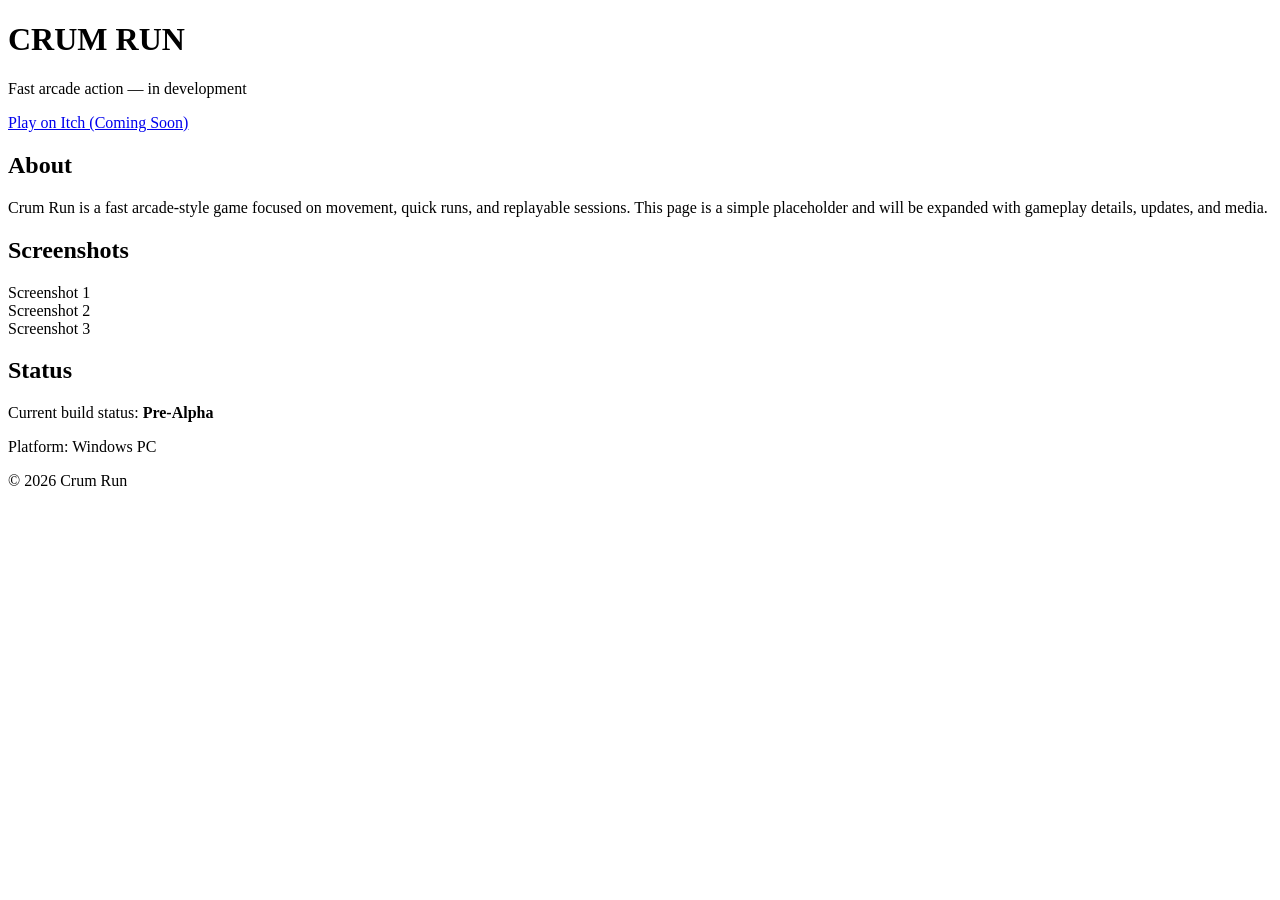
==== index.html @ a7488403 "Create index.html" ====
<!DOCTYPE html>
<html lang="en">
<head>

<meta charset="UTF-8">
<meta name="viewport" content="width=device-width, initial-scale=1.0">

<title>Crum Run</title>

<link rel="stylesheet" href="styles.css">

</head>


<body>

<header class="header">

<div class="container">

<h1 class="title">CRUM RUN</h1>

<p class="subtitle">Fast arcade action — in development</p>

<a class="button" href="#">Play on Itch (Coming Soon)</a>

</div>

</header>



<section class="section">

<div class="container">

<h2>About</h2>

<p>
Crum Run is a fast arcade-style game focused on movement, quick runs,
and replayable sessions. This page is a simple placeholder and will
be expanded with gameplay details, updates, and media.
</p>

</div>

</section>



<section class="section alt">

<div class="container">

<h2>Screenshots</h2>

<div class="screens">

<div class="shot">Screenshot 1</div>
<div class="shot">Screenshot 2</div>
<div class="shot">Screenshot 3</div>

</div>

</div>

</section>



<section class="section">

<div class="container">

<h2>Status</h2>

<p>
Current build status: <strong>Pre-Alpha</strong>
</p>

<p>
Platform: Windows PC
</p>

</div>

</section>



<footer class="footer">

<p>© 2026 Crum Run</p>

</footer>


</body>
</html>
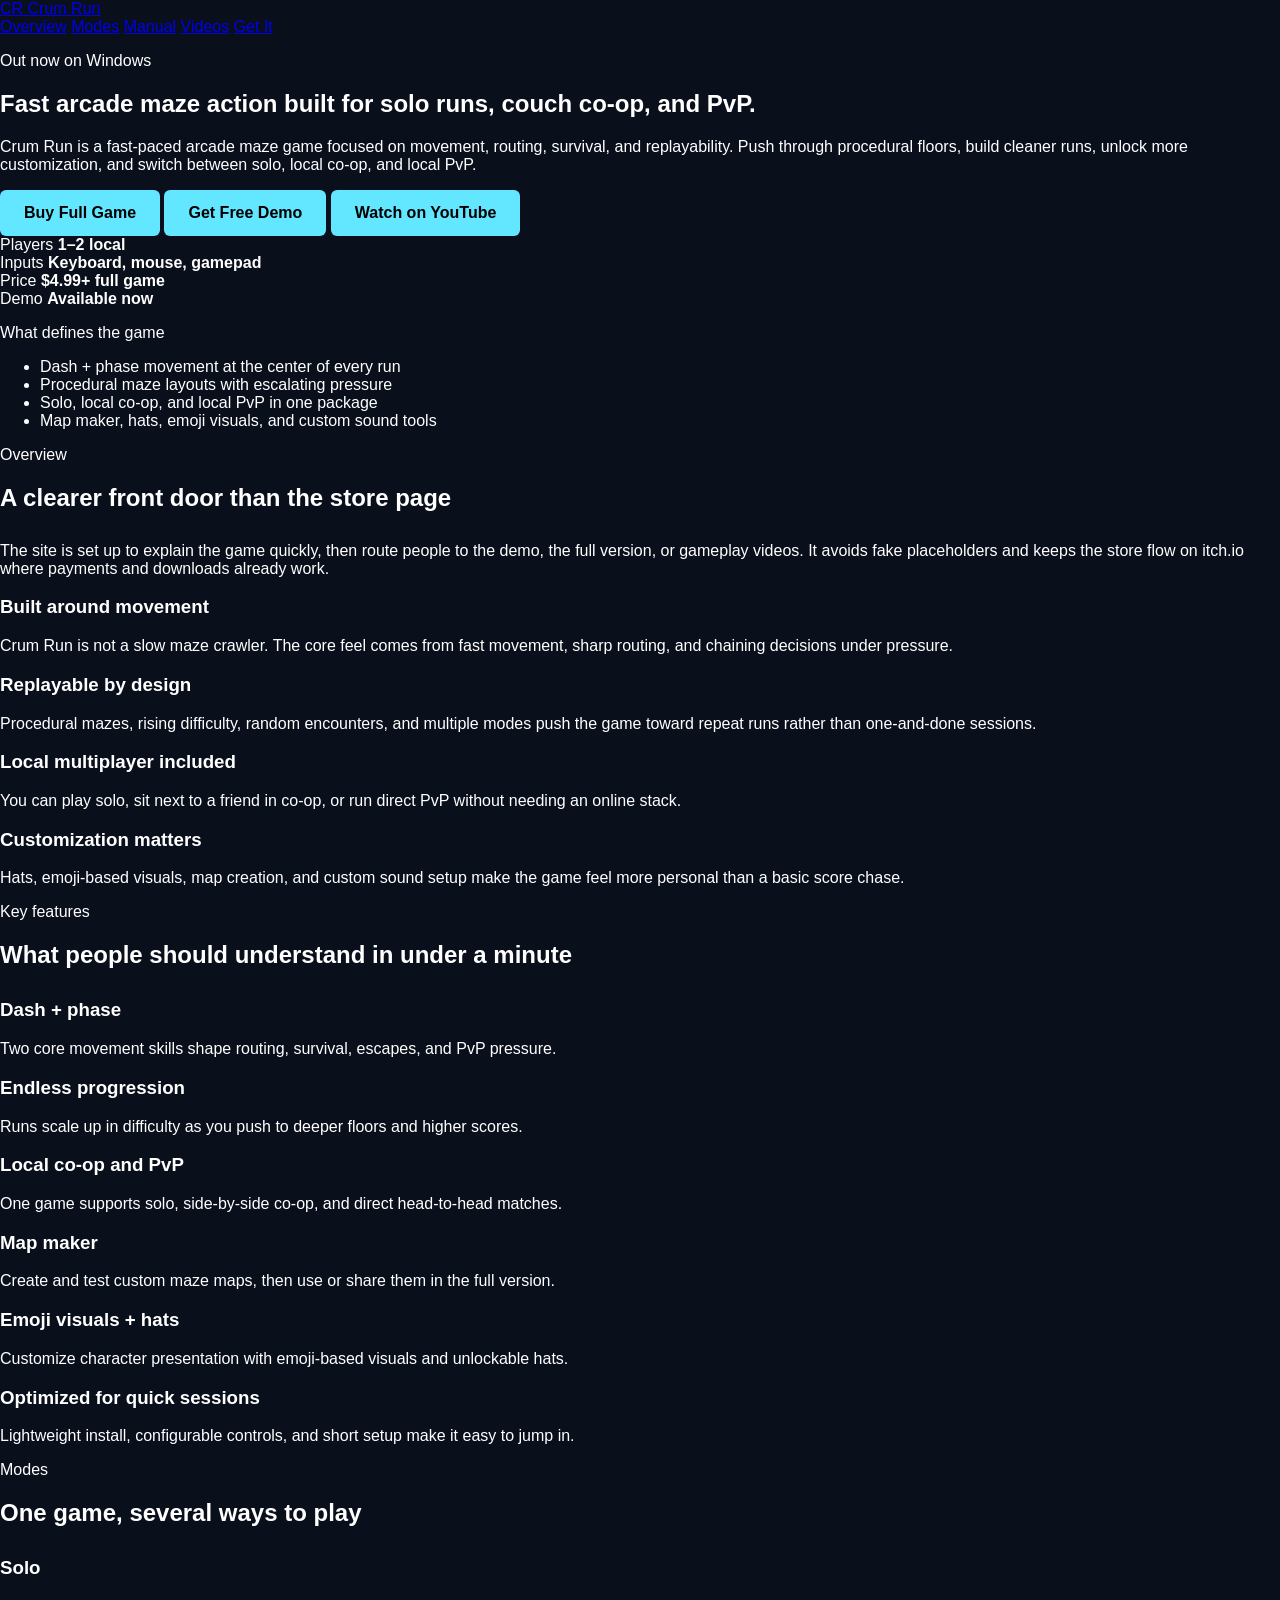
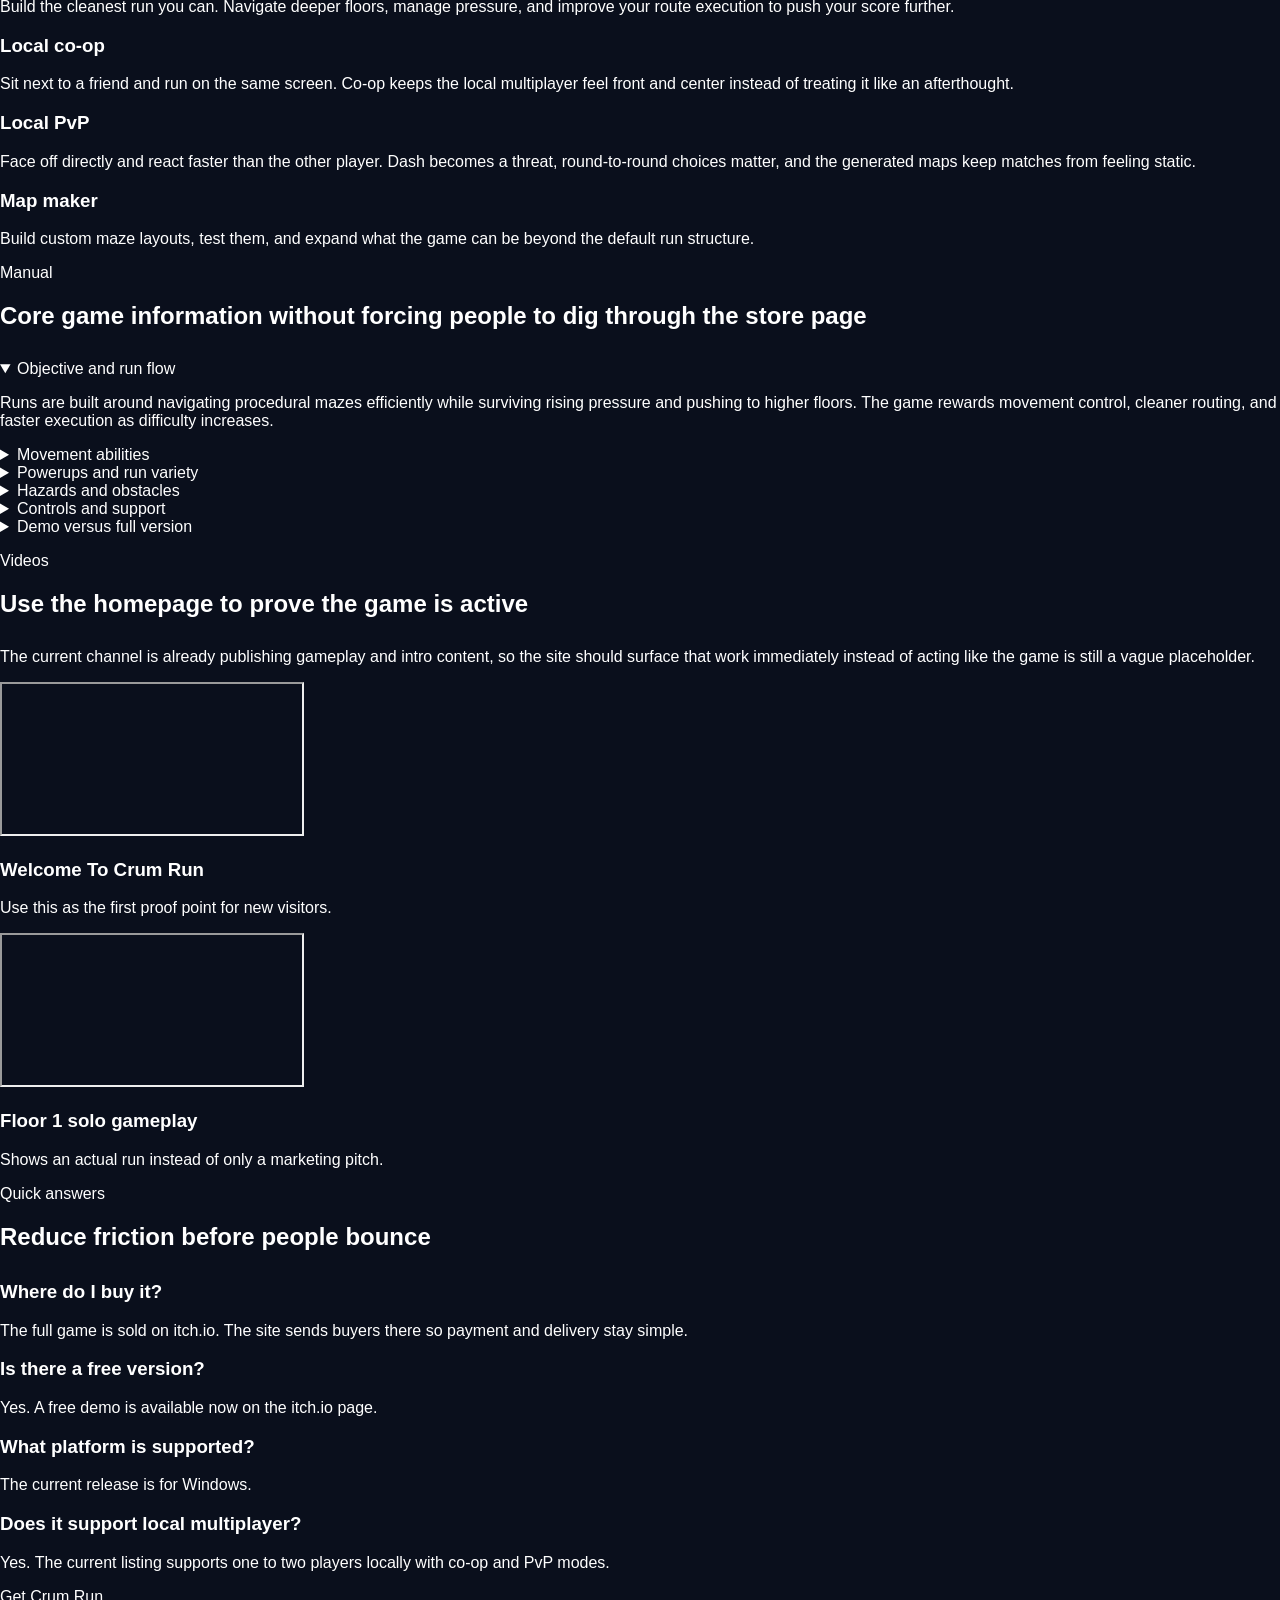
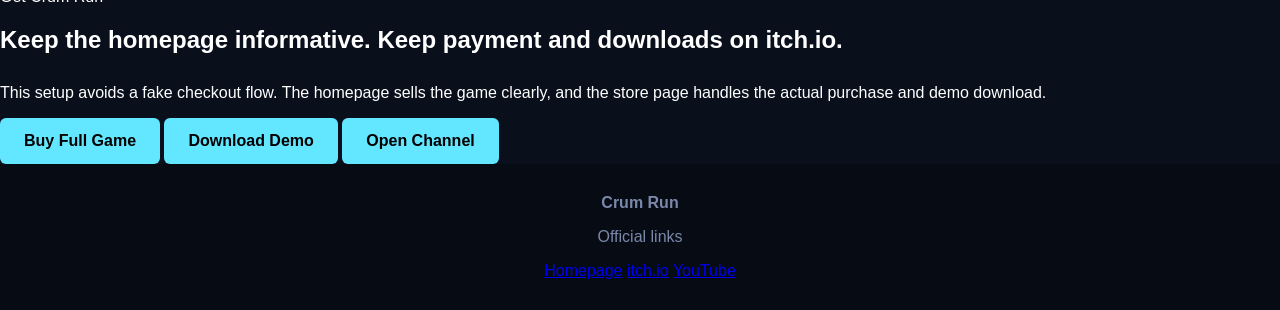
==== commit ae97688d: "Update index.html" ====
--- a/index.html
+++ b/index.html
@@ -1,99 +1,364 @@
 <!DOCTYPE html>
 <html lang="en">
 <head>
-
-<meta charset="UTF-8">
-<meta name="viewport" content="width=device-width, initial-scale=1.0">
-
-<title>Crum Run</title>
-
-<link rel="stylesheet" href="styles.css">
-
+  <meta charset="UTF-8" />
+  <meta name="viewport" content="width=device-width, initial-scale=1.0" />
+  <meta name="description" content="Crum Run is a fast-paced arcade maze game for Windows with solo runs, local co-op, PvP, deep customization, and a free demo on itch.io." />
+  <title>Crum Run — Official Site</title>
+  <link rel="preconnect" href="https://fonts.googleapis.com">
+  <link rel="preconnect" href="https://fonts.gstatic.com" crossorigin>
+  <link href="https://fonts.googleapis.com/css2?family=Inter:wght@400;500;600;700;800&display=swap" rel="stylesheet">
+  <link rel="stylesheet" href="styles.css" />
 </head>
-
-
 <body>
-
-<header class="header">
-
-<div class="container">
-
-<h1 class="title">CRUM RUN</h1>
-
-<p class="subtitle">Fast arcade action — in development</p>
-
-<a class="button" href="#">Play on Itch (Coming Soon)</a>
-
-</div>
-
-</header>
-
-
-
-<section class="section">
-
-<div class="container">
-
-<h2>About</h2>
-
-<p>
-Crum Run is a fast arcade-style game focused on movement, quick runs,
-and replayable sessions. This page is a simple placeholder and will
-be expanded with gameplay details, updates, and media.
-</p>
-
-</div>
-
-</section>
-
-
-
-<section class="section alt">
-
-<div class="container">
-
-<h2>Screenshots</h2>
-
-<div class="screens">
-
-<div class="shot">Screenshot 1</div>
-<div class="shot">Screenshot 2</div>
-<div class="shot">Screenshot 3</div>
-
-</div>
-
-</div>
-
-</section>
-
-
-
-<section class="section">
-
-<div class="container">
-
-<h2>Status</h2>
-
-<p>
-Current build status: <strong>Pre-Alpha</strong>
-</p>
-
-<p>
-Platform: Windows PC
-</p>
-
-</div>
-
-</section>
-
-
-
-<footer class="footer">
-
-<p>© 2026 Crum Run</p>
-
-</footer>
-
-
+  <div class="site-shell">
+    <header class="topbar">
+      <a class="brand" href="#top" aria-label="Crum Run home">
+        <span class="brand-mark">CR</span>
+        <span class="brand-text">Crum Run</span>
+      </a>
+
+      <nav class="nav" aria-label="Primary">
+        <a href="#overview">Overview</a>
+        <a href="#modes">Modes</a>
+        <a href="#manual">Manual</a>
+        <a href="#videos">Videos</a>
+        <a href="#buy">Get It</a>
+      </nav>
+    </header>
+
+    <main id="top">
+      <section class="hero panel">
+        <div class="hero-copy">
+          <p class="eyebrow">Out now on Windows</p>
+          <h1>Fast arcade maze action built for solo runs, couch co-op, and PvP.</h1>
+          <p class="hero-text">
+            Crum Run is a fast-paced arcade maze game focused on movement, routing,
+            survival, and replayability. Push through procedural floors, build cleaner runs,
+            unlock more customization, and switch between solo, local co-op, and local PvP.
+          </p>
+
+          <div class="hero-actions">
+            <a class="button button-primary" href="https://koolclub.itch.io/crum-run" target="_blank" rel="noreferrer">Buy Full Game</a>
+            <a class="button button-secondary" href="https://koolclub.itch.io/crum-run" target="_blank" rel="noreferrer">Get Free Demo</a>
+            <a class="button button-ghost" href="https://www.youtube.com/@Crum_Run" target="_blank" rel="noreferrer">Watch on YouTube</a>
+          </div>
+
+          <div class="hero-meta" role="list" aria-label="Game details">
+            <div class="meta-item" role="listitem">
+              <span class="meta-label">Players</span>
+              <strong>1–2 local</strong>
+            </div>
+            <div class="meta-item" role="listitem">
+              <span class="meta-label">Inputs</span>
+              <strong>Keyboard, mouse, gamepad</strong>
+            </div>
+            <div class="meta-item" role="listitem">
+              <span class="meta-label">Price</span>
+              <strong>$4.99+ full game</strong>
+            </div>
+            <div class="meta-item" role="listitem">
+              <span class="meta-label">Demo</span>
+              <strong>Available now</strong>
+            </div>
+          </div>
+        </div>
+
+        <div class="hero-card">
+          <div class="hero-card-inner">
+            <p class="card-kicker">What defines the game</p>
+            <ul class="feature-list">
+              <li>Dash + phase movement at the center of every run</li>
+              <li>Procedural maze layouts with escalating pressure</li>
+              <li>Solo, local co-op, and local PvP in one package</li>
+              <li>Map maker, hats, emoji visuals, and custom sound tools</li>
+            </ul>
+          </div>
+        </div>
+      </section>
+
+      <section id="overview" class="panel section-grid">
+        <div class="section-heading">
+          <p class="eyebrow">Overview</p>
+          <h2>A clearer front door than the store page</h2>
+          <p>
+            The site is set up to explain the game quickly, then route people to the demo,
+            the full version, or gameplay videos. It avoids fake placeholders and keeps the
+            store flow on itch.io where payments and downloads already work.
+          </p>
+        </div>
+
+        <div class="cards two-up">
+          <article class="card">
+            <h3>Built around movement</h3>
+            <p>
+              Crum Run is not a slow maze crawler. The core feel comes from fast movement,
+              sharp routing, and chaining decisions under pressure.
+            </p>
+          </article>
+          <article class="card">
+            <h3>Replayable by design</h3>
+            <p>
+              Procedural mazes, rising difficulty, random encounters, and multiple modes push
+              the game toward repeat runs rather than one-and-done sessions.
+            </p>
+          </article>
+          <article class="card">
+            <h3>Local multiplayer included</h3>
+            <p>
+              You can play solo, sit next to a friend in co-op, or run direct PvP without
+              needing an online stack.
+            </p>
+          </article>
+          <article class="card">
+            <h3>Customization matters</h3>
+            <p>
+              Hats, emoji-based visuals, map creation, and custom sound setup make the game
+              feel more personal than a basic score chase.
+            </p>
+          </article>
+        </div>
+      </section>
+
+      <section class="panel">
+        <div class="section-heading narrow">
+          <p class="eyebrow">Key features</p>
+          <h2>What people should understand in under a minute</h2>
+        </div>
+
+        <div class="cards three-up">
+          <article class="card icon-card">
+            <h3>Dash + phase</h3>
+            <p>Two core movement skills shape routing, survival, escapes, and PvP pressure.</p>
+          </article>
+          <article class="card icon-card">
+            <h3>Endless progression</h3>
+            <p>Runs scale up in difficulty as you push to deeper floors and higher scores.</p>
+          </article>
+          <article class="card icon-card">
+            <h3>Local co-op and PvP</h3>
+            <p>One game supports solo, side-by-side co-op, and direct head-to-head matches.</p>
+          </article>
+          <article class="card icon-card">
+            <h3>Map maker</h3>
+            <p>Create and test custom maze maps, then use or share them in the full version.</p>
+          </article>
+          <article class="card icon-card">
+            <h3>Emoji visuals + hats</h3>
+            <p>Customize character presentation with emoji-based visuals and unlockable hats.</p>
+          </article>
+          <article class="card icon-card">
+            <h3>Optimized for quick sessions</h3>
+            <p>Lightweight install, configurable controls, and short setup make it easy to jump in.</p>
+          </article>
+        </div>
+      </section>
+
+      <section id="modes" class="panel">
+        <div class="section-heading narrow">
+          <p class="eyebrow">Modes</p>
+          <h2>One game, several ways to play</h2>
+        </div>
+
+        <div class="cards two-up">
+          <article class="card mode-card">
+            <h3>Solo</h3>
+            <p>
+              Build the cleanest run you can. Navigate deeper floors, manage pressure, and improve
+              your route execution to push your score further.
+            </p>
+          </article>
+          <article class="card mode-card">
+            <h3>Local co-op</h3>
+            <p>
+              Sit next to a friend and run on the same screen. Co-op keeps the local multiplayer
+              feel front and center instead of treating it like an afterthought.
+            </p>
+          </article>
+          <article class="card mode-card">
+            <h3>Local PvP</h3>
+            <p>
+              Face off directly and react faster than the other player. Dash becomes a threat,
+              round-to-round choices matter, and the generated maps keep matches from feeling static.
+            </p>
+          </article>
+          <article class="card mode-card">
+            <h3>Map maker</h3>
+            <p>
+              Build custom maze layouts, test them, and expand what the game can be beyond the
+              default run structure.
+            </p>
+          </article>
+        </div>
+      </section>
+
+      <section id="manual" class="panel manual-panel">
+        <div class="section-heading narrow">
+          <p class="eyebrow">Manual</p>
+          <h2>Core game information without forcing people to dig through the store page</h2>
+        </div>
+
+        <div class="manual-layout">
+          <details class="manual-item" open>
+            <summary>Objective and run flow</summary>
+            <div>
+              <p>
+                Runs are built around navigating procedural mazes efficiently while surviving rising
+                pressure and pushing to higher floors. The game rewards movement control, cleaner
+                routing, and faster execution as difficulty increases.
+              </p>
+            </div>
+          </details>
+
+          <details class="manual-item">
+            <summary>Movement abilities</summary>
+            <div>
+              <p>
+                Dash and phase are the two defining skills. Dash boosts speed and launches the player
+                forward. Phase lets you push through walls. Used well, they create faster lines,
+                safer escapes, and stronger offensive pressure in PvP.
+              </p>
+            </div>
+          </details>
+
+          <details class="manual-item">
+            <summary>Powerups and run variety</summary>
+            <div>
+              <p>
+                Powerups add more than passive bonuses. Runs can include effects and weapons such as
+                fire trail, mega shield, rapid blaster, snake cannon, and shotgun, which shifts how
+                floors feel from run to run.
+              </p>
+            </div>
+          </details>
+
+          <details class="manual-item">
+            <summary>Hazards and obstacles</summary>
+            <div>
+              <p>
+                Floors can include goo, hot coals, lava, moving walls, fog of war, and boss encounters.
+                These elements force route changes instead of letting every floor play the same.
+              </p>
+            </div>
+          </details>
+
+          <details class="manual-item">
+            <summary>Controls and support</summary>
+            <div>
+              <p>
+                The current release supports full key remapping, USB gamepads, adjustable display
+                settings, keyboard and mouse input, and local multiplayer for one to two players.
+              </p>
+            </div>
+          </details>
+
+          <details class="manual-item">
+            <summary>Demo versus full version</summary>
+            <div>
+              <p>
+                The free demo includes the core gameplay, but progression ends at floor 11 and some
+                customization features stay locked. The full version removes those limits and unlocks
+                saving, loading, and sharing for custom maps, sound settings, and emoji sets.
+              </p>
+            </div>
+          </details>
+        </div>
+      </section>
+
+      <section id="videos" class="panel">
+        <div class="section-heading narrow">
+          <p class="eyebrow">Videos</p>
+          <h2>Use the homepage to prove the game is active</h2>
+          <p>
+            The current channel is already publishing gameplay and intro content, so the site should
+            surface that work immediately instead of acting like the game is still a vague placeholder.
+          </p>
+        </div>
+
+        <div class="video-grid">
+          <article class="video-card">
+            <div class="video-wrap">
+              <iframe
+                src="https://www.youtube-nocookie.com/embed/bdbl07Prevo?rel=0"
+                title="Welcome To Crum Run"
+                loading="lazy"
+                allow="accelerometer; autoplay; clipboard-write; encrypted-media; gyroscope; picture-in-picture; web-share"
+                allowfullscreen></iframe>
+            </div>
+            <h3>Welcome To Crum Run</h3>
+            <p>Use this as the first proof point for new visitors.</p>
+          </article>
+
+          <article class="video-card">
+            <div class="video-wrap">
+              <iframe
+                src="https://www.youtube-nocookie.com/embed/wjpb4yXBS38?rel=0"
+                title="Floor 1 solo gameplay"
+                loading="lazy"
+                allow="accelerometer; autoplay; clipboard-write; encrypted-media; gyroscope; picture-in-picture; web-share"
+                allowfullscreen></iframe>
+            </div>
+            <h3>Floor 1 solo gameplay</h3>
+            <p>Shows an actual run instead of only a marketing pitch.</p>
+          </article>
+        </div>
+      </section>
+
+      <section class="panel faq-panel">
+        <div class="section-heading narrow">
+          <p class="eyebrow">Quick answers</p>
+          <h2>Reduce friction before people bounce</h2>
+        </div>
+
+        <div class="faq-grid">
+          <article class="card">
+            <h3>Where do I buy it?</h3>
+            <p>The full game is sold on itch.io. The site sends buyers there so payment and delivery stay simple.</p>
+          </article>
+          <article class="card">
+            <h3>Is there a free version?</h3>
+            <p>Yes. A free demo is available now on the itch.io page.</p>
+          </article>
+          <article class="card">
+            <h3>What platform is supported?</h3>
+            <p>The current release is for Windows.</p>
+          </article>
+          <article class="card">
+            <h3>Does it support local multiplayer?</h3>
+            <p>Yes. The current listing supports one to two players locally with co-op and PvP modes.</p>
+          </article>
+        </div>
+      </section>
+
+      <section id="buy" class="panel cta-panel">
+        <div>
+          <p class="eyebrow">Get Crum Run</p>
+          <h2>Keep the homepage informative. Keep payment and downloads on itch.io.</h2>
+          <p>
+            This setup avoids a fake checkout flow. The homepage sells the game clearly, and the store
+            page handles the actual purchase and demo download.
+          </p>
+        </div>
+
+        <div class="cta-actions">
+          <a class="button button-primary" href="https://koolclub.itch.io/crum-run" target="_blank" rel="noreferrer">Buy Full Game</a>
+          <a class="button button-secondary" href="https://koolclub.itch.io/crum-run" target="_blank" rel="noreferrer">Download Demo</a>
+          <a class="button button-ghost" href="https://www.youtube.com/@Crum_Run" target="_blank" rel="noreferrer">Open Channel</a>
+        </div>
+      </section>
+    </main>
+
+    <footer class="footer">
+      <div>
+        <strong>Crum Run</strong>
+        <p>Official links</p>
+      </div>
+      <div class="footer-links">
+        <a href="https://koolclub.github.io/crum-run-site/#" target="_blank" rel="noreferrer">Homepage</a>
+        <a href="https://koolclub.itch.io/crum-run" target="_blank" rel="noreferrer">itch.io</a>
+        <a href="https://www.youtube.com/@Crum_Run" target="_blank" rel="noreferrer">YouTube</a>
+      </div>
+    </footer>
+  </div>
 </body>
 </html>
--- a/styles.css
+++ b/styles.css
@@ -0,0 +1,89 @@
+body
+{
+margin:0;
+font-family:Arial, Helvetica, sans-serif;
+background:#0a0f1c;
+color:white;
+}
+
+.container
+{
+width:90%;
+max-width:900px;
+margin:auto;
+text-align:center;
+}
+
+.header
+{
+padding:80px 20px;
+background:#11182b;
+}
+
+.title
+{
+font-size:60px;
+margin-bottom:10px;
+letter-spacing:3px;
+}
+
+.subtitle
+{
+color:#9fb3ff;
+margin-bottom:30px;
+}
+
+.button
+{
+display:inline-block;
+padding:14px 24px;
+background:#63e6ff;
+color:#000;
+font-weight:bold;
+text-decoration:none;
+border-radius:6px;
+}
+
+.section
+{
+padding:60px 20px;
+}
+
+.section.alt
+{
+background:#0f1629;
+}
+
+h2
+{
+margin-bottom:30px;
+}
+
+.screens
+{
+display:flex;
+gap:20px;
+justify-content:center;
+flex-wrap:wrap;
+}
+
+.shot
+{
+width:250px;
+height:150px;
+background:#1b2440;
+display:flex;
+align-items:center;
+justify-content:center;
+border-radius:6px;
+color:#7aa2ff;
+font-weight:bold;
+}
+
+.footer
+{
+padding:30px;
+text-align:center;
+background:#070b14;
+color:#7a88aa;
+}
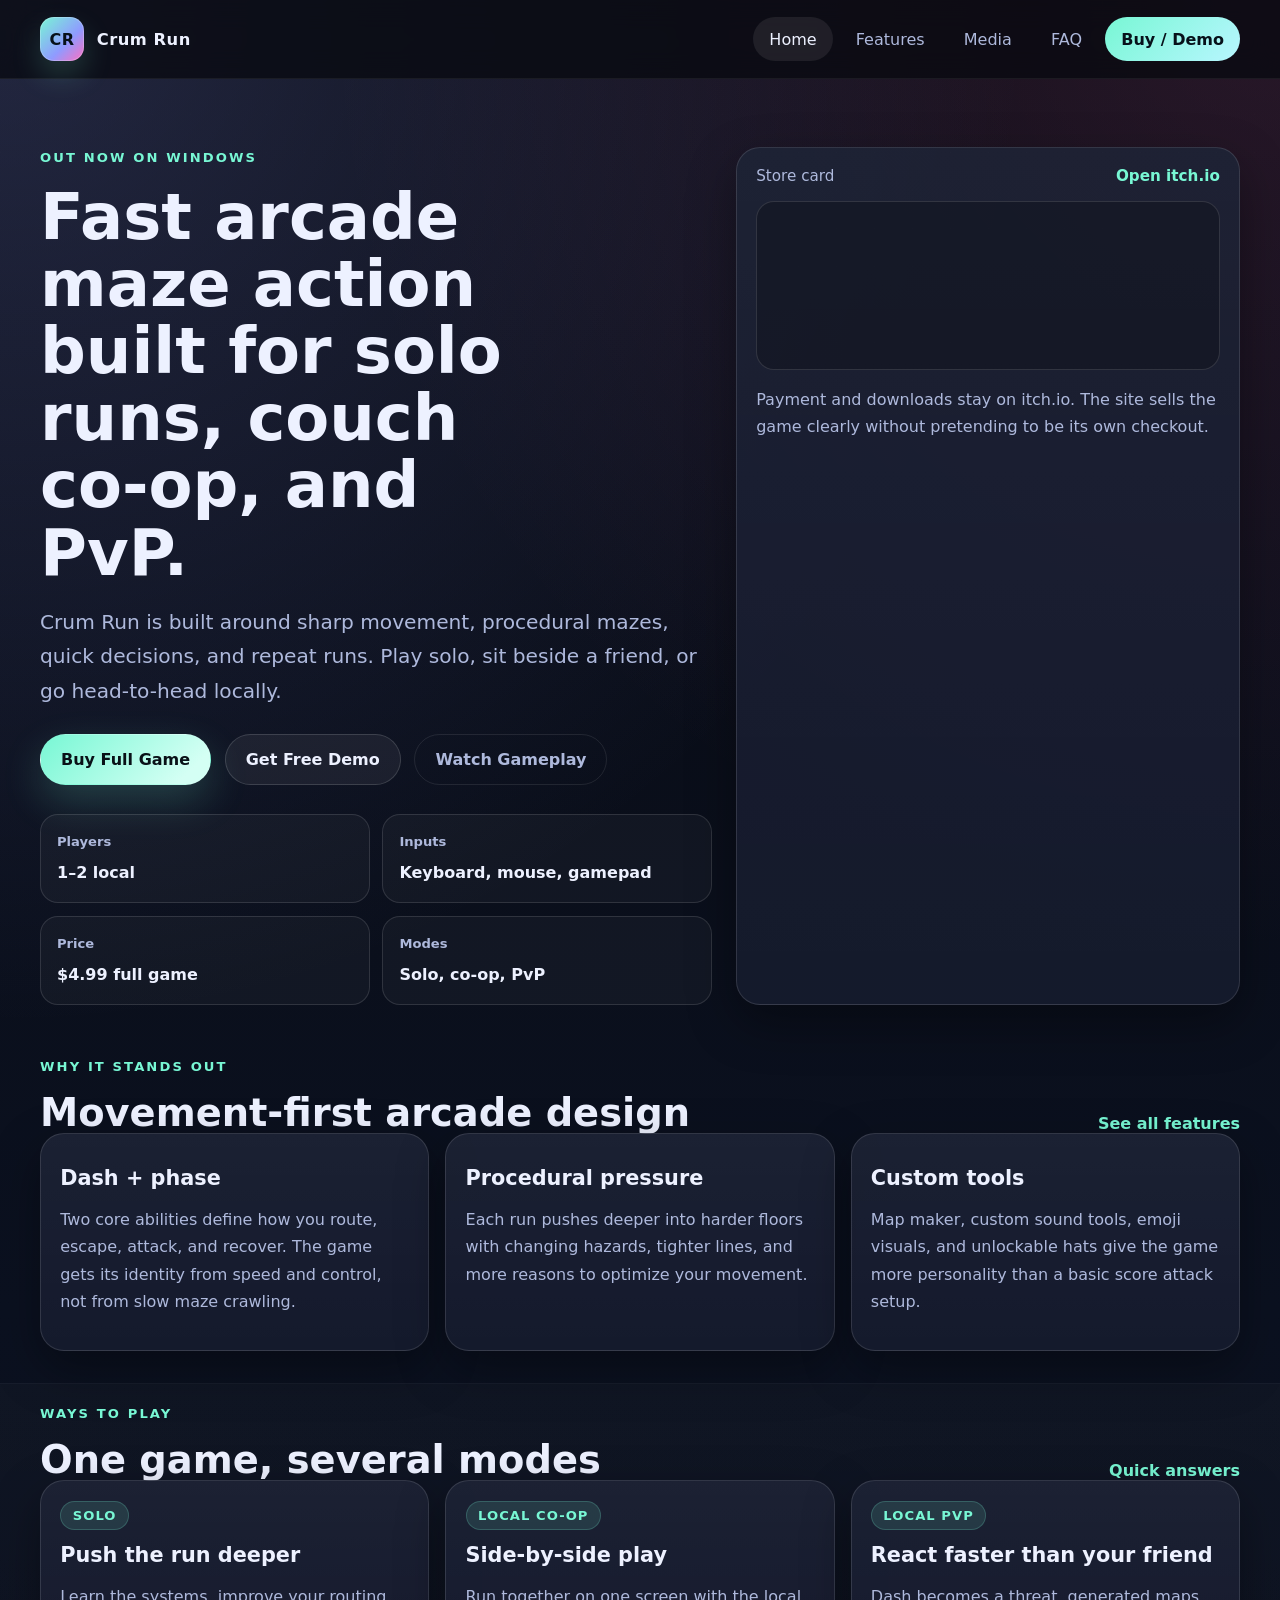
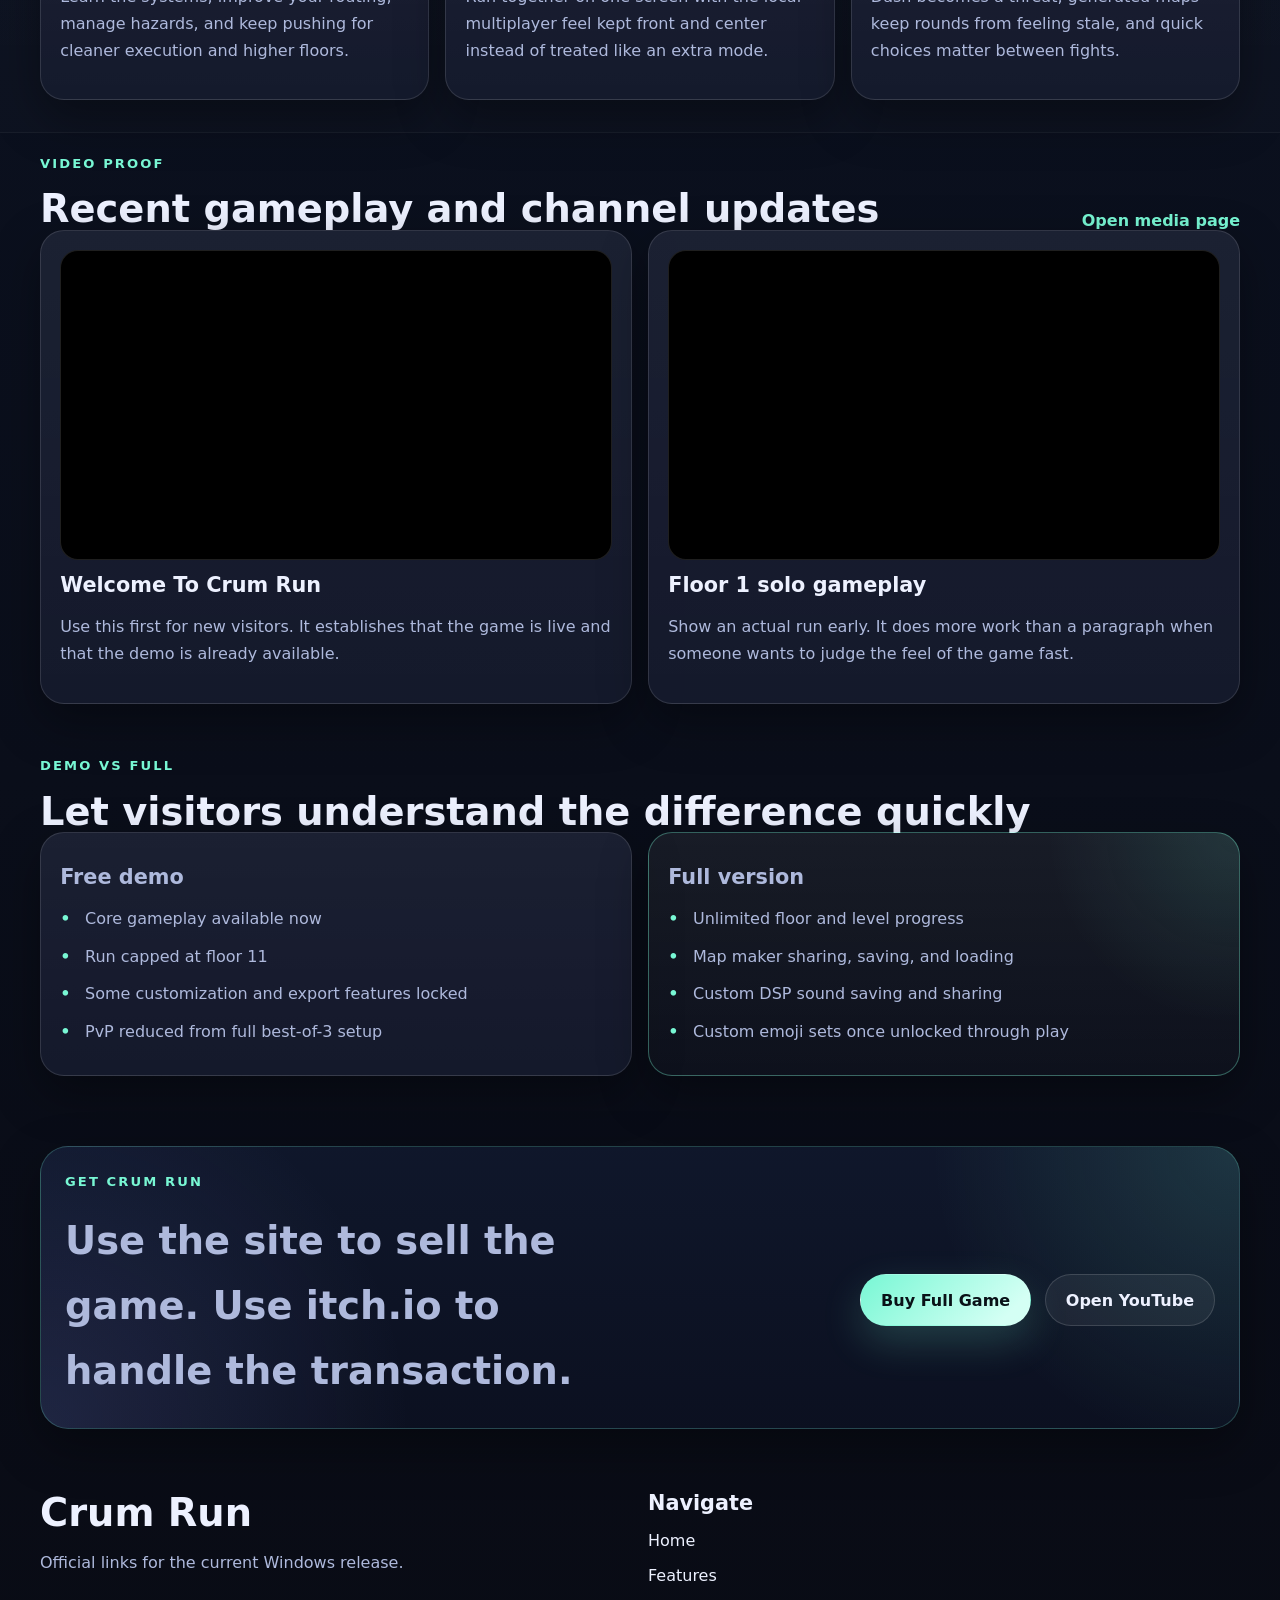
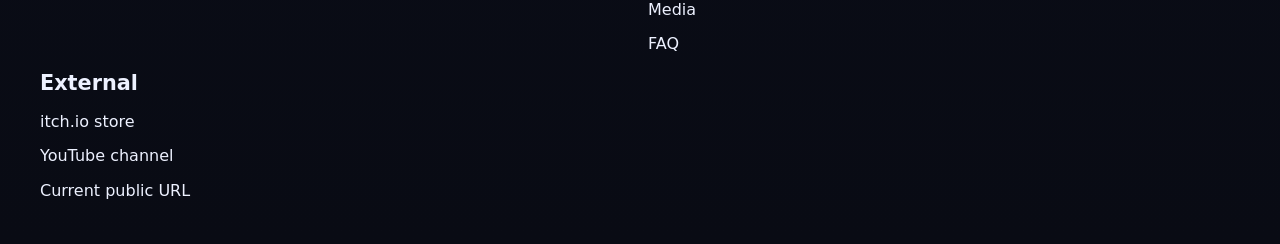
==== commit bf83879f: "Add files via upload" ====
--- a/index.html
+++ b/index.html
@@ -1,364 +1,213 @@
 <!DOCTYPE html>
 <html lang="en">
 <head>
-  <meta charset="UTF-8" />
-  <meta name="viewport" content="width=device-width, initial-scale=1.0" />
-  <meta name="description" content="Crum Run is a fast-paced arcade maze game for Windows with solo runs, local co-op, PvP, deep customization, and a free demo on itch.io." />
-  <title>Crum Run — Official Site</title>
-  <link rel="preconnect" href="https://fonts.googleapis.com">
-  <link rel="preconnect" href="https://fonts.gstatic.com" crossorigin>
-  <link href="https://fonts.googleapis.com/css2?family=Inter:wght@400;500;600;700;800&display=swap" rel="stylesheet">
-  <link rel="stylesheet" href="styles.css" />
+  <meta charset="UTF-8">
+  <meta name="viewport" content="width=device-width, initial-scale=1.0">
+  <title>Crum Run | Official Site</title>
+  <meta name="description" content="Crum Run is a fast arcade maze game for Windows with solo runs, local co-op, PvP, map creation, emoji visuals, and a free demo.">
+  <link rel="icon" href="assets/favicon.svg" type="image/svg+xml">
+  <link rel="preconnect" href="https://www.youtube-nocookie.com">
+  <link rel="stylesheet" href="styles.css">
 </head>
 <body>
-  <div class="site-shell">
-    <header class="topbar">
-      <a class="brand" href="#top" aria-label="Crum Run home">
+  <div class="site-shell"></div>
+  <header class="topbar">
+    <div class="wrap topbar-inner">
+      <a class="brand" href="index.html" aria-label="Crum Run home">
         <span class="brand-mark">CR</span>
         <span class="brand-text">Crum Run</span>
       </a>
-
-      <nav class="nav" aria-label="Primary">
-        <a href="#overview">Overview</a>
-        <a href="#modes">Modes</a>
-        <a href="#manual">Manual</a>
-        <a href="#videos">Videos</a>
-        <a href="#buy">Get It</a>
+      <button class="nav-toggle" type="button" aria-expanded="false" aria-controls="site-nav">Menu</button>
+      <nav id="site-nav" class="site-nav" aria-label="Primary navigation">
+        <a class="active" href="index.html">Home</a>
+        <a href="features.html">Features</a>
+        <a href="media.html">Media</a>
+        <a href="faq.html">FAQ</a>
+        <a class="nav-cta" href="https://koolclub.itch.io/crum-run" target="_blank" rel="noopener noreferrer">Buy / Demo</a>
       </nav>
-    </header>
-
-    <main id="top">
-      <section class="hero panel">
+    </div>
+  </header>
+
+  <main>
+    <section class="hero">
+      <div class="wrap hero-grid">
         <div class="hero-copy">
           <p class="eyebrow">Out now on Windows</p>
           <h1>Fast arcade maze action built for solo runs, couch co-op, and PvP.</h1>
-          <p class="hero-text">
-            Crum Run is a fast-paced arcade maze game focused on movement, routing,
-            survival, and replayability. Push through procedural floors, build cleaner runs,
-            unlock more customization, and switch between solo, local co-op, and local PvP.
-          </p>
-
+          <p class="lead">Crum Run is built around sharp movement, procedural mazes, quick decisions, and repeat runs. Play solo, sit beside a friend, or go head-to-head locally.</p>
           <div class="hero-actions">
-            <a class="button button-primary" href="https://koolclub.itch.io/crum-run" target="_blank" rel="noreferrer">Buy Full Game</a>
-            <a class="button button-secondary" href="https://koolclub.itch.io/crum-run" target="_blank" rel="noreferrer">Get Free Demo</a>
-            <a class="button button-ghost" href="https://www.youtube.com/@Crum_Run" target="_blank" rel="noreferrer">Watch on YouTube</a>
-          </div>
-
-          <div class="hero-meta" role="list" aria-label="Game details">
-            <div class="meta-item" role="listitem">
-              <span class="meta-label">Players</span>
-              <strong>1–2 local</strong>
-            </div>
-            <div class="meta-item" role="listitem">
-              <span class="meta-label">Inputs</span>
-              <strong>Keyboard, mouse, gamepad</strong>
-            </div>
-            <div class="meta-item" role="listitem">
-              <span class="meta-label">Price</span>
-              <strong>$4.99+ full game</strong>
-            </div>
-            <div class="meta-item" role="listitem">
-              <span class="meta-label">Demo</span>
-              <strong>Available now</strong>
-            </div>
-          </div>
-        </div>
-
-        <div class="hero-card">
-          <div class="hero-card-inner">
-            <p class="card-kicker">What defines the game</p>
-            <ul class="feature-list">
-              <li>Dash + phase movement at the center of every run</li>
-              <li>Procedural maze layouts with escalating pressure</li>
-              <li>Solo, local co-op, and local PvP in one package</li>
-              <li>Map maker, hats, emoji visuals, and custom sound tools</li>
-            </ul>
-          </div>
-        </div>
-      </section>
-
-      <section id="overview" class="panel section-grid">
-        <div class="section-heading">
-          <p class="eyebrow">Overview</p>
-          <h2>A clearer front door than the store page</h2>
-          <p>
-            The site is set up to explain the game quickly, then route people to the demo,
-            the full version, or gameplay videos. It avoids fake placeholders and keeps the
-            store flow on itch.io where payments and downloads already work.
-          </p>
-        </div>
-
-        <div class="cards two-up">
-          <article class="card">
-            <h3>Built around movement</h3>
-            <p>
-              Crum Run is not a slow maze crawler. The core feel comes from fast movement,
-              sharp routing, and chaining decisions under pressure.
-            </p>
+            <a class="button primary" href="https://koolclub.itch.io/crum-run" target="_blank" rel="noopener noreferrer">Buy Full Game</a>
+            <a class="button ghost" href="https://koolclub.itch.io/crum-run" target="_blank" rel="noopener noreferrer">Get Free Demo</a>
+            <a class="button subtle" href="media.html">Watch Gameplay</a>
+          </div>
+          <ul class="hero-facts" aria-label="Game facts">
+            <li><strong>Players</strong><span>1–2 local</span></li>
+            <li><strong>Inputs</strong><span>Keyboard, mouse, gamepad</span></li>
+            <li><strong>Price</strong><span>$4.99 full game</span></li>
+            <li><strong>Modes</strong><span>Solo, co-op, PvP</span></li>
+          </ul>
+        </div>
+        <aside class="hero-card panel">
+          <div class="panel-head">
+            <span>Store card</span>
+            <a href="https://koolclub.itch.io/crum-run" target="_blank" rel="noopener noreferrer">Open itch.io</a>
+          </div>
+          <div class="itch-embed">
+            <iframe title="Crum Run itch.io embed" frameborder="0" src="https://itch.io/embed/4364375" width="552" height="167"><a href="https://koolclub.itch.io/crum-run">Crum Run by KoolClub</a></iframe>
+          </div>
+          <p class="microcopy">Payment and downloads stay on itch.io. The site sells the game clearly without pretending to be its own checkout.</p>
+        </aside>
+      </div>
+    </section>
+
+    <section class="section wrap">
+      <div class="section-title-row">
+        <div>
+          <p class="eyebrow">Why it stands out</p>
+          <h2>Movement-first arcade design</h2>
+        </div>
+        <a class="text-link" href="features.html">See all features</a>
+      </div>
+      <div class="card-grid three">
+        <article class="panel info-card">
+          <h3>Dash + phase</h3>
+          <p>Two core abilities define how you route, escape, attack, and recover. The game gets its identity from speed and control, not from slow maze crawling.</p>
+        </article>
+        <article class="panel info-card">
+          <h3>Procedural pressure</h3>
+          <p>Each run pushes deeper into harder floors with changing hazards, tighter lines, and more reasons to optimize your movement.</p>
+        </article>
+        <article class="panel info-card">
+          <h3>Custom tools</h3>
+          <p>Map maker, custom sound tools, emoji visuals, and unlockable hats give the game more personality than a basic score attack setup.</p>
+        </article>
+      </div>
+    </section>
+
+    <section class="section section-alt">
+      <div class="wrap">
+        <div class="section-title-row">
+          <div>
+            <p class="eyebrow">Ways to play</p>
+            <h2>One game, several modes</h2>
+          </div>
+          <a class="text-link" href="faq.html#quick-answers">Quick answers</a>
+        </div>
+        <div class="mode-grid">
+          <article class="panel mode-card">
+            <span class="mode-label">Solo</span>
+            <h3>Push the run deeper</h3>
+            <p>Learn the systems, improve your routing, manage hazards, and keep pushing for cleaner execution and higher floors.</p>
           </article>
-          <article class="card">
-            <h3>Replayable by design</h3>
-            <p>
-              Procedural mazes, rising difficulty, random encounters, and multiple modes push
-              the game toward repeat runs rather than one-and-done sessions.
-            </p>
+          <article class="panel mode-card">
+            <span class="mode-label">Local co-op</span>
+            <h3>Side-by-side play</h3>
+            <p>Run together on one screen with the local multiplayer feel kept front and center instead of treated like an extra mode.</p>
           </article>
-          <article class="card">
-            <h3>Local multiplayer included</h3>
-            <p>
-              You can play solo, sit next to a friend in co-op, or run direct PvP without
-              needing an online stack.
-            </p>
+          <article class="panel mode-card">
+            <span class="mode-label">Local PvP</span>
+            <h3>React faster than your friend</h3>
+            <p>Dash becomes a threat, generated maps keep rounds from feeling stale, and quick choices matter between fights.</p>
           </article>
-          <article class="card">
-            <h3>Customization matters</h3>
-            <p>
-              Hats, emoji-based visuals, map creation, and custom sound setup make the game
-              feel more personal than a basic score chase.
-            </p>
-          </article>
-        </div>
-      </section>
-
-      <section class="panel">
-        <div class="section-heading narrow">
-          <p class="eyebrow">Key features</p>
-          <h2>What people should understand in under a minute</h2>
-        </div>
-
-        <div class="cards three-up">
-          <article class="card icon-card">
-            <h3>Dash + phase</h3>
-            <p>Two core movement skills shape routing, survival, escapes, and PvP pressure.</p>
-          </article>
-          <article class="card icon-card">
-            <h3>Endless progression</h3>
-            <p>Runs scale up in difficulty as you push to deeper floors and higher scores.</p>
-          </article>
-          <article class="card icon-card">
-            <h3>Local co-op and PvP</h3>
-            <p>One game supports solo, side-by-side co-op, and direct head-to-head matches.</p>
-          </article>
-          <article class="card icon-card">
-            <h3>Map maker</h3>
-            <p>Create and test custom maze maps, then use or share them in the full version.</p>
-          </article>
-          <article class="card icon-card">
-            <h3>Emoji visuals + hats</h3>
-            <p>Customize character presentation with emoji-based visuals and unlockable hats.</p>
-          </article>
-          <article class="card icon-card">
-            <h3>Optimized for quick sessions</h3>
-            <p>Lightweight install, configurable controls, and short setup make it easy to jump in.</p>
-          </article>
-        </div>
-      </section>
-
-      <section id="modes" class="panel">
-        <div class="section-heading narrow">
-          <p class="eyebrow">Modes</p>
-          <h2>One game, several ways to play</h2>
-        </div>
-
-        <div class="cards two-up">
-          <article class="card mode-card">
-            <h3>Solo</h3>
-            <p>
-              Build the cleanest run you can. Navigate deeper floors, manage pressure, and improve
-              your route execution to push your score further.
-            </p>
-          </article>
-          <article class="card mode-card">
-            <h3>Local co-op</h3>
-            <p>
-              Sit next to a friend and run on the same screen. Co-op keeps the local multiplayer
-              feel front and center instead of treating it like an afterthought.
-            </p>
-          </article>
-          <article class="card mode-card">
-            <h3>Local PvP</h3>
-            <p>
-              Face off directly and react faster than the other player. Dash becomes a threat,
-              round-to-round choices matter, and the generated maps keep matches from feeling static.
-            </p>
-          </article>
-          <article class="card mode-card">
-            <h3>Map maker</h3>
-            <p>
-              Build custom maze layouts, test them, and expand what the game can be beyond the
-              default run structure.
-            </p>
-          </article>
-        </div>
-      </section>
-
-      <section id="manual" class="panel manual-panel">
-        <div class="section-heading narrow">
-          <p class="eyebrow">Manual</p>
-          <h2>Core game information without forcing people to dig through the store page</h2>
-        </div>
-
-        <div class="manual-layout">
-          <details class="manual-item" open>
-            <summary>Objective and run flow</summary>
-            <div>
-              <p>
-                Runs are built around navigating procedural mazes efficiently while surviving rising
-                pressure and pushing to higher floors. The game rewards movement control, cleaner
-                routing, and faster execution as difficulty increases.
-              </p>
-            </div>
-          </details>
-
-          <details class="manual-item">
-            <summary>Movement abilities</summary>
-            <div>
-              <p>
-                Dash and phase are the two defining skills. Dash boosts speed and launches the player
-                forward. Phase lets you push through walls. Used well, they create faster lines,
-                safer escapes, and stronger offensive pressure in PvP.
-              </p>
-            </div>
-          </details>
-
-          <details class="manual-item">
-            <summary>Powerups and run variety</summary>
-            <div>
-              <p>
-                Powerups add more than passive bonuses. Runs can include effects and weapons such as
-                fire trail, mega shield, rapid blaster, snake cannon, and shotgun, which shifts how
-                floors feel from run to run.
-              </p>
-            </div>
-          </details>
-
-          <details class="manual-item">
-            <summary>Hazards and obstacles</summary>
-            <div>
-              <p>
-                Floors can include goo, hot coals, lava, moving walls, fog of war, and boss encounters.
-                These elements force route changes instead of letting every floor play the same.
-              </p>
-            </div>
-          </details>
-
-          <details class="manual-item">
-            <summary>Controls and support</summary>
-            <div>
-              <p>
-                The current release supports full key remapping, USB gamepads, adjustable display
-                settings, keyboard and mouse input, and local multiplayer for one to two players.
-              </p>
-            </div>
-          </details>
-
-          <details class="manual-item">
-            <summary>Demo versus full version</summary>
-            <div>
-              <p>
-                The free demo includes the core gameplay, but progression ends at floor 11 and some
-                customization features stay locked. The full version removes those limits and unlocks
-                saving, loading, and sharing for custom maps, sound settings, and emoji sets.
-              </p>
-            </div>
-          </details>
-        </div>
-      </section>
-
-      <section id="videos" class="panel">
-        <div class="section-heading narrow">
-          <p class="eyebrow">Videos</p>
-          <h2>Use the homepage to prove the game is active</h2>
-          <p>
-            The current channel is already publishing gameplay and intro content, so the site should
-            surface that work immediately instead of acting like the game is still a vague placeholder.
-          </p>
-        </div>
-
-        <div class="video-grid">
-          <article class="video-card">
-            <div class="video-wrap">
-              <iframe
-                src="https://www.youtube-nocookie.com/embed/bdbl07Prevo?rel=0"
-                title="Welcome To Crum Run"
-                loading="lazy"
-                allow="accelerometer; autoplay; clipboard-write; encrypted-media; gyroscope; picture-in-picture; web-share"
-                allowfullscreen></iframe>
-            </div>
-            <h3>Welcome To Crum Run</h3>
-            <p>Use this as the first proof point for new visitors.</p>
-          </article>
-
-          <article class="video-card">
-            <div class="video-wrap">
-              <iframe
-                src="https://www.youtube-nocookie.com/embed/wjpb4yXBS38?rel=0"
-                title="Floor 1 solo gameplay"
-                loading="lazy"
-                allow="accelerometer; autoplay; clipboard-write; encrypted-media; gyroscope; picture-in-picture; web-share"
-                allowfullscreen></iframe>
-            </div>
-            <h3>Floor 1 solo gameplay</h3>
-            <p>Shows an actual run instead of only a marketing pitch.</p>
-          </article>
-        </div>
-      </section>
-
-      <section class="panel faq-panel">
-        <div class="section-heading narrow">
-          <p class="eyebrow">Quick answers</p>
-          <h2>Reduce friction before people bounce</h2>
-        </div>
-
-        <div class="faq-grid">
-          <article class="card">
-            <h3>Where do I buy it?</h3>
-            <p>The full game is sold on itch.io. The site sends buyers there so payment and delivery stay simple.</p>
-          </article>
-          <article class="card">
-            <h3>Is there a free version?</h3>
-            <p>Yes. A free demo is available now on the itch.io page.</p>
-          </article>
-          <article class="card">
-            <h3>What platform is supported?</h3>
-            <p>The current release is for Windows.</p>
-          </article>
-          <article class="card">
-            <h3>Does it support local multiplayer?</h3>
-            <p>Yes. The current listing supports one to two players locally with co-op and PvP modes.</p>
-          </article>
-        </div>
-      </section>
-
-      <section id="buy" class="panel cta-panel">
+        </div>
+      </div>
+    </section>
+
+    <section class="section wrap media-highlight">
+      <div class="section-title-row">
+        <div>
+          <p class="eyebrow">Video proof</p>
+          <h2>Recent gameplay and channel updates</h2>
+        </div>
+        <a class="text-link" href="media.html">Open media page</a>
+      </div>
+      <div class="video-grid two">
+        <article class="panel video-card">
+          <div class="video-frame">
+            <iframe src="https://www.youtube-nocookie.com/embed/bdbl07Prevo" title="Welcome To Crum Run" allow="accelerometer; autoplay; clipboard-write; encrypted-media; gyroscope; picture-in-picture; web-share" allowfullscreen loading="lazy"></iframe>
+          </div>
+          <h3>Welcome To Crum Run</h3>
+          <p>Use this first for new visitors. It establishes that the game is live and that the demo is already available.</p>
+        </article>
+        <article class="panel video-card">
+          <div class="video-frame">
+            <iframe src="https://www.youtube-nocookie.com/embed/wjpb4yXBS38" title="Floor 1 solo gameplay" allow="accelerometer; autoplay; clipboard-write; encrypted-media; gyroscope; picture-in-picture; web-share" allowfullscreen loading="lazy"></iframe>
+          </div>
+          <h3>Floor 1 solo gameplay</h3>
+          <p>Show an actual run early. It does more work than a paragraph when someone wants to judge the feel of the game fast.</p>
+        </article>
+      </div>
+    </section>
+
+    <section class="section wrap compare-block">
+      <div class="section-title-row">
+        <div>
+          <p class="eyebrow">Demo vs full</p>
+          <h2>Let visitors understand the difference quickly</h2>
+        </div>
+      </div>
+      <div class="compare-grid">
+        <article class="panel compare-card">
+          <h3>Free demo</h3>
+          <ul class="tick-list">
+            <li>Core gameplay available now</li>
+            <li>Run capped at floor 11</li>
+            <li>Some customization and export features locked</li>
+            <li>PvP reduced from full best-of-3 setup</li>
+          </ul>
+        </article>
+        <article class="panel compare-card spotlight">
+          <h3>Full version</h3>
+          <ul class="tick-list">
+            <li>Unlimited floor and level progress</li>
+            <li>Map maker sharing, saving, and loading</li>
+            <li>Custom DSP sound saving and sharing</li>
+            <li>Custom emoji sets once unlocked through play</li>
+          </ul>
+        </article>
+      </div>
+    </section>
+
+    <section class="section cta-band">
+      <div class="wrap cta-band-inner">
         <div>
           <p class="eyebrow">Get Crum Run</p>
-          <h2>Keep the homepage informative. Keep payment and downloads on itch.io.</h2>
-          <p>
-            This setup avoids a fake checkout flow. The homepage sells the game clearly, and the store
-            page handles the actual purchase and demo download.
-          </p>
-        </div>
-
-        <div class="cta-actions">
-          <a class="button button-primary" href="https://koolclub.itch.io/crum-run" target="_blank" rel="noreferrer">Buy Full Game</a>
-          <a class="button button-secondary" href="https://koolclub.itch.io/crum-run" target="_blank" rel="noreferrer">Download Demo</a>
-          <a class="button button-ghost" href="https://www.youtube.com/@Crum_Run" target="_blank" rel="noreferrer">Open Channel</a>
-        </div>
-      </section>
-    </main>
-
-    <footer class="footer">
+          <h2>Use the site to sell the game. Use itch.io to handle the transaction.</h2>
+        </div>
+        <div class="cta-band-actions">
+          <a class="button primary" href="https://koolclub.itch.io/crum-run" target="_blank" rel="noopener noreferrer">Buy Full Game</a>
+          <a class="button ghost" href="https://www.youtube.com/@Crum_Run" target="_blank" rel="noopener noreferrer">Open YouTube</a>
+        </div>
+      </div>
+    </section>
+  </main>
+
+  <footer class="site-footer">
+    <div class="wrap footer-grid">
       <div>
-        <strong>Crum Run</strong>
-        <p>Official links</p>
-      </div>
-      <div class="footer-links">
-        <a href="https://koolclub.github.io/crum-run-site/#" target="_blank" rel="noreferrer">Homepage</a>
-        <a href="https://koolclub.itch.io/crum-run" target="_blank" rel="noreferrer">itch.io</a>
-        <a href="https://www.youtube.com/@Crum_Run" target="_blank" rel="noreferrer">YouTube</a>
-      </div>
-    </footer>
-  </div>
+        <h2>Crum Run</h2>
+        <p>Official links for the current Windows release.</p>
+      </div>
+      <div>
+        <h3>Navigate</h3>
+        <ul>
+          <li><a href="index.html">Home</a></li>
+          <li><a href="features.html">Features</a></li>
+          <li><a href="media.html">Media</a></li>
+          <li><a href="faq.html">FAQ</a></li>
+        </ul>
+      </div>
+      <div>
+        <h3>External</h3>
+        <ul>
+          <li><a href="https://koolclub.itch.io/crum-run" target="_blank" rel="noopener noreferrer">itch.io store</a></li>
+          <li><a href="https://www.youtube.com/@Crum_Run" target="_blank" rel="noopener noreferrer">YouTube channel</a></li>
+          <li><a href="https://koolclub.github.io/crum-run-site/#" target="_blank" rel="noopener noreferrer">Current public URL</a></li>
+        </ul>
+      </div>
+    </div>
+  </footer>
+
+  <script src="script.js"></script>
 </body>
 </html>
--- a/styles.css
+++ b/styles.css
@@ -1,89 +1,572 @@
-body
-{
-margin:0;
-font-family:Arial, Helvetica, sans-serif;
-background:#0a0f1c;
-color:white;
-}
-
-.container
-{
-width:90%;
-max-width:900px;
-margin:auto;
-text-align:center;
-}
-
-.header
-{
-padding:80px 20px;
-background:#11182b;
-}
-
-.title
-{
-font-size:60px;
-margin-bottom:10px;
-letter-spacing:3px;
-}
-
-.subtitle
-{
-color:#9fb3ff;
-margin-bottom:30px;
-}
-
-.button
-{
-display:inline-block;
-padding:14px 24px;
-background:#63e6ff;
-color:#000;
-font-weight:bold;
-text-decoration:none;
-border-radius:6px;
-}
-
-.section
-{
-padding:60px 20px;
-}
-
-.section.alt
-{
-background:#0f1629;
-}
-
-h2
-{
-margin-bottom:30px;
-}
-
-.screens
-{
-display:flex;
-gap:20px;
-justify-content:center;
-flex-wrap:wrap;
-}
-
-.shot
-{
-width:250px;
-height:150px;
-background:#1b2440;
-display:flex;
-align-items:center;
-justify-content:center;
-border-radius:6px;
-color:#7aa2ff;
-font-weight:bold;
-}
-
-.footer
-{
-padding:30px;
-text-align:center;
-background:#070b14;
-color:#7a88aa;
-}
+:root {
+  --bg: #090b14;
+  --bg-alt: #11172b;
+  --panel: rgba(17, 23, 43, 0.86);
+  --panel-strong: rgba(20, 28, 50, 0.98);
+  --line: rgba(255, 255, 255, 0.12);
+  --line-strong: rgba(255, 255, 255, 0.22);
+  --text: #edf1ff;
+  --muted: #aeb9dc;
+  --accent: #78f7d4;
+  --accent-2: #8f9bff;
+  --accent-3: #ff6fc1;
+  --shadow: 0 18px 48px rgba(0, 0, 0, 0.35);
+  --radius: 24px;
+  --radius-sm: 16px;
+  --wrap: 1200px;
+}
+
+* { box-sizing: border-box; }
+html { scroll-behavior: smooth; }
+body {
+  margin: 0;
+  font-family: Inter, ui-sans-serif, system-ui, -apple-system, BlinkMacSystemFont, "Segoe UI", sans-serif;
+  background:
+    radial-gradient(circle at top left, rgba(143, 155, 255, 0.2), transparent 28%),
+    radial-gradient(circle at top right, rgba(255, 111, 193, 0.13), transparent 26%),
+    linear-gradient(180deg, #080a11 0%, #0b1120 38%, #090b14 100%);
+  color: var(--text);
+  min-height: 100vh;
+}
+
+a {
+  color: inherit;
+  text-decoration: none;
+}
+
+img, iframe { max-width: 100%; }
+
+.site-shell {
+  position: fixed;
+  inset: 0;
+  pointer-events: none;
+  background-image:
+    linear-gradient(rgba(255,255,255,0.03) 1px, transparent 1px),
+    linear-gradient(90deg, rgba(255,255,255,0.03) 1px, transparent 1px);
+  background-size: 38px 38px;
+  mask-image: linear-gradient(180deg, rgba(0,0,0,0.7), transparent 85%);
+  opacity: 0.34;
+}
+
+.wrap {
+  width: min(calc(100% - 2rem), var(--wrap));
+  margin: 0 auto;
+}
+
+.narrow {
+  max-width: 800px;
+}
+
+.topbar {
+  position: sticky;
+  top: 0;
+  z-index: 50;
+  backdrop-filter: blur(14px);
+  background: rgba(8, 10, 17, 0.76);
+  border-bottom: 1px solid rgba(255, 255, 255, 0.06);
+}
+
+.topbar-inner {
+  display: flex;
+  align-items: center;
+  justify-content: space-between;
+  min-height: 78px;
+  gap: 1rem;
+}
+
+.brand {
+  display: inline-flex;
+  align-items: center;
+  gap: 0.8rem;
+  font-weight: 800;
+  letter-spacing: 0.03em;
+}
+
+.brand-mark {
+  width: 44px;
+  height: 44px;
+  border-radius: 14px;
+  display: grid;
+  place-items: center;
+  background: linear-gradient(135deg, var(--accent), var(--accent-2) 60%, var(--accent-3));
+  color: #07111a;
+  box-shadow: inset 0 0 0 1px rgba(255,255,255,0.22), 0 14px 30px rgba(120, 247, 212, 0.18);
+}
+
+.brand-text { font-size: 1.02rem; }
+
+.site-nav {
+  display: flex;
+  align-items: center;
+  gap: 0.45rem;
+  flex-wrap: wrap;
+}
+
+.site-nav a {
+  padding: 0.8rem 1rem;
+  color: var(--muted);
+  border-radius: 999px;
+  transition: background-color 0.18s ease, color 0.18s ease, transform 0.18s ease;
+}
+
+.site-nav a:hover,
+.site-nav a:focus-visible,
+.site-nav a.active {
+  color: var(--text);
+  background: rgba(255, 255, 255, 0.08);
+}
+
+.nav-cta {
+  color: #07111a !important;
+  background: linear-gradient(135deg, var(--accent), #b8f6ff) !important;
+  font-weight: 800;
+}
+
+.nav-toggle {
+  display: none;
+  border: 1px solid var(--line);
+  background: rgba(255,255,255,0.05);
+  color: var(--text);
+  border-radius: 12px;
+  padding: 0.75rem 0.95rem;
+  font: inherit;
+}
+
+.hero,
+.page-hero {
+  padding: 4.25rem 0 2rem;
+}
+
+.page-hero.compact {
+  padding-bottom: 0;
+}
+
+.hero-grid {
+  display: grid;
+  grid-template-columns: 1.2fr 0.9fr;
+  gap: 1.5rem;
+  align-items: stretch;
+}
+
+.hero-copy,
+.hero-card {
+  min-width: 0;
+}
+
+.eyebrow {
+  margin: 0 0 0.9rem;
+  text-transform: uppercase;
+  letter-spacing: 0.16em;
+  color: var(--accent);
+  font-size: 0.82rem;
+  font-weight: 800;
+}
+
+h1, h2, h3 {
+  line-height: 1.05;
+  margin: 0;
+}
+
+h1 {
+  font-size: clamp(2.55rem, 5vw, 4.8rem);
+  max-width: 12ch;
+}
+
+h2 {
+  font-size: clamp(1.7rem, 3vw, 2.7rem);
+}
+
+h3 {
+  font-size: 1.3rem;
+}
+
+.lead {
+  color: var(--muted);
+  font-size: clamp(1.05rem, 1.8vw, 1.26rem);
+  max-width: 62ch;
+  margin: 1.15rem 0 0;
+  line-height: 1.7;
+}
+
+.hero-actions,
+.cta-band-actions {
+  display: flex;
+  gap: 0.85rem;
+  flex-wrap: wrap;
+  margin-top: 1.6rem;
+}
+
+.button {
+  display: inline-flex;
+  align-items: center;
+  justify-content: center;
+  border-radius: 999px;
+  padding: 0.95rem 1.25rem;
+  font-weight: 800;
+  border: 1px solid transparent;
+  transition: transform 0.18s ease, box-shadow 0.18s ease, background 0.18s ease;
+}
+
+.button:hover,
+.button:focus-visible { transform: translateY(-1px); }
+
+.button.primary {
+  background: linear-gradient(135deg, var(--accent), #d4fff4 85%);
+  color: #091117;
+  box-shadow: 0 16px 40px rgba(120, 247, 212, 0.2);
+}
+
+.button.ghost {
+  background: rgba(255,255,255,0.06);
+  border-color: rgba(255,255,255,0.14);
+}
+
+.button.subtle {
+  background: transparent;
+  color: var(--muted);
+  border-color: rgba(255,255,255,0.09);
+}
+
+.hero-facts {
+  list-style: none;
+  padding: 0;
+  margin: 1.8rem 0 0;
+  display: grid;
+  grid-template-columns: repeat(2, minmax(0, 1fr));
+  gap: 0.8rem;
+}
+
+.hero-facts li {
+  border: 1px solid var(--line);
+  background: rgba(255,255,255,0.035);
+  border-radius: 18px;
+  padding: 1rem;
+}
+
+.hero-facts strong,
+.hero-facts span {
+  display: block;
+}
+
+.hero-facts strong { font-size: 0.82rem; color: var(--muted); }
+.hero-facts span { margin-top: 0.35rem; font-weight: 700; }
+
+.panel {
+  border: 1px solid var(--line);
+  background: linear-gradient(180deg, rgba(255,255,255,0.05), rgba(255,255,255,0.02));
+  background-color: var(--panel);
+  border-radius: var(--radius);
+  box-shadow: var(--shadow);
+}
+
+.hero-card,
+.info-card,
+.video-card,
+.compare-card,
+.detail-card,
+.mode-card,
+.stack-card,
+.embedded-store-wide,
+.faq-card {
+  padding: 1.2rem;
+}
+
+.panel-head,
+.section-title-row {
+  display: flex;
+  justify-content: space-between;
+  gap: 1rem;
+  align-items: end;
+}
+
+.panel-head {
+  align-items: center;
+  margin-bottom: 1rem;
+  color: var(--muted);
+  font-size: 0.95rem;
+}
+
+.panel-head a,
+.text-link {
+  color: var(--accent);
+  font-weight: 700;
+}
+
+.itch-embed {
+  border-radius: 18px;
+  overflow: hidden;
+  border: 1px solid var(--line);
+  background: rgba(0,0,0,0.22);
+}
+
+.itch-embed iframe {
+  display: block;
+  width: 100%;
+}
+
+.microcopy,
+.info-card p,
+.mode-card p,
+.video-card p,
+.compare-card li,
+.detail-card p,
+.stack-card p,
+.faq-card p,
+.site-footer p,
+.site-footer li,
+.cta-band h2,
+.page-hero .lead,
+.hero-copy p,
+li,
+p {
+  line-height: 1.7;
+}
+
+.microcopy,
+.info-card p,
+.mode-card p,
+.video-card p,
+.compare-card,
+.detail-card p,
+.stack-card p,
+.faq-card p,
+.site-footer p,
+.panel-head,
+.tick-list,
+.cta-band h2 {
+  color: var(--muted);
+}
+
+.section {
+  padding: 1.2rem 0 2rem;
+}
+
+.section-alt {
+  background: linear-gradient(180deg, rgba(255,255,255,0.02), rgba(255,255,255,0.01));
+  border-top: 1px solid rgba(255,255,255,0.04);
+  border-bottom: 1px solid rgba(255,255,255,0.04);
+}
+
+.card-grid,
+.mode-grid,
+.compare-grid,
+.video-grid,
+.footer-grid,
+.faq-grid,
+.feature-stack {
+  display: grid;
+  gap: 1rem;
+}
+
+.card-grid.two,
+.compare-grid,
+.footer-grid,
+.video-grid.two {
+  grid-template-columns: repeat(2, minmax(0, 1fr));
+}
+
+.card-grid.three,
+.mode-grid,
+.video-grid.three,
+.faq-grid {
+  grid-template-columns: repeat(3, minmax(0, 1fr));
+}
+
+.feature-stack {
+  grid-template-columns: repeat(2, minmax(0, 1fr));
+}
+
+.mode-card,
+.info-card,
+.detail-card,
+.stack-card,
+.faq-card,
+.compare-card {
+  min-height: 100%;
+}
+
+.mode-label {
+  display: inline-flex;
+  padding: 0.38rem 0.72rem;
+  border-radius: 999px;
+  background: rgba(120, 247, 212, 0.12);
+  color: var(--accent);
+  border: 1px solid rgba(120, 247, 212, 0.2);
+  font-size: 0.82rem;
+  font-weight: 800;
+  letter-spacing: 0.08em;
+  text-transform: uppercase;
+}
+
+.mode-card h3,
+.info-card h3,
+.video-card h3,
+.detail-card h3,
+.stack-card h3,
+.faq-card h2,
+.compare-card h3 {
+  margin-top: 0.95rem;
+}
+
+.video-frame {
+  position: relative;
+  aspect-ratio: 16 / 9;
+  overflow: hidden;
+  border-radius: 18px;
+  border: 1px solid var(--line);
+  background: #000;
+}
+
+.video-frame iframe {
+  width: 100%;
+  height: 100%;
+  border: 0;
+}
+
+.tick-list {
+  list-style: none;
+  padding: 0;
+  margin: 1rem 0 0;
+}
+
+.tick-list li {
+  position: relative;
+  padding-left: 1.55rem;
+  margin-bottom: 0.65rem;
+}
+
+.tick-list li::before {
+  content: "•";
+  position: absolute;
+  left: 0;
+  top: 0;
+  color: var(--accent);
+  font-weight: 900;
+}
+
+.spotlight {
+  border-color: rgba(120, 247, 212, 0.35);
+  background:
+    radial-gradient(circle at top right, rgba(120,247,212,0.12), transparent 30%),
+    linear-gradient(180deg, rgba(255,255,255,0.06), rgba(255,255,255,0.02));
+}
+
+.cta-band {
+  padding: 2.4rem 0 3rem;
+}
+
+.cta-band-inner {
+  border: 1px solid rgba(120,247,212,0.22);
+  background:
+    radial-gradient(circle at top right, rgba(120,247,212,0.14), transparent 25%),
+    radial-gradient(circle at bottom left, rgba(143,155,255,0.15), transparent 30%),
+    linear-gradient(180deg, rgba(16,24,44,0.95), rgba(12,17,33,0.95));
+  border-radius: calc(var(--radius) + 4px);
+  box-shadow: var(--shadow);
+  padding: 1.5rem;
+  display: flex;
+  justify-content: space-between;
+  gap: 1.25rem;
+  align-items: center;
+}
+
+.cta-band h2 {
+  max-width: 20ch;
+  margin-top: 0.4rem;
+}
+
+.site-footer {
+  padding: 1rem 0 2.5rem;
+}
+
+.site-footer h2,
+.site-footer h3 {
+  margin-bottom: 0.8rem;
+}
+
+.site-footer ul {
+  list-style: none;
+  padding: 0;
+  margin: 0;
+}
+
+.site-footer li + li {
+  margin-top: 0.45rem;
+}
+
+@media (max-width: 1080px) {
+  .hero-grid,
+  .card-grid.two,
+  .compare-grid,
+  .video-grid.two,
+  .video-grid.three,
+  .card-grid.three,
+  .mode-grid,
+  .footer-grid,
+  .faq-grid,
+  .feature-stack {
+    grid-template-columns: 1fr;
+  }
+
+  .cta-band-inner {
+    flex-direction: column;
+    align-items: start;
+  }
+
+  h1 {
+    max-width: none;
+  }
+}
+
+@media (max-width: 760px) {
+  .topbar-inner {
+    flex-wrap: wrap;
+    padding: 0.8rem 0;
+  }
+
+  .nav-toggle {
+    display: inline-flex;
+  }
+
+  .site-nav {
+    width: 100%;
+    display: none;
+    flex-direction: column;
+    align-items: stretch;
+    padding-bottom: 0.4rem;
+  }
+
+  .site-nav.open {
+    display: flex;
+  }
+
+  .site-nav a {
+    width: 100%;
+    text-align: center;
+  }
+
+  .hero,
+  .page-hero {
+    padding-top: 2.4rem;
+  }
+
+  .panel-head,
+  .section-title-row {
+    flex-direction: column;
+    align-items: start;
+  }
+
+  .hero-facts {
+    grid-template-columns: 1fr;
+  }
+
+  .button,
+  .hero-actions .button,
+  .cta-band-actions .button {
+    width: 100%;
+  }
+
+  .itch-embed iframe {
+    min-height: 167px;
+  }
+}
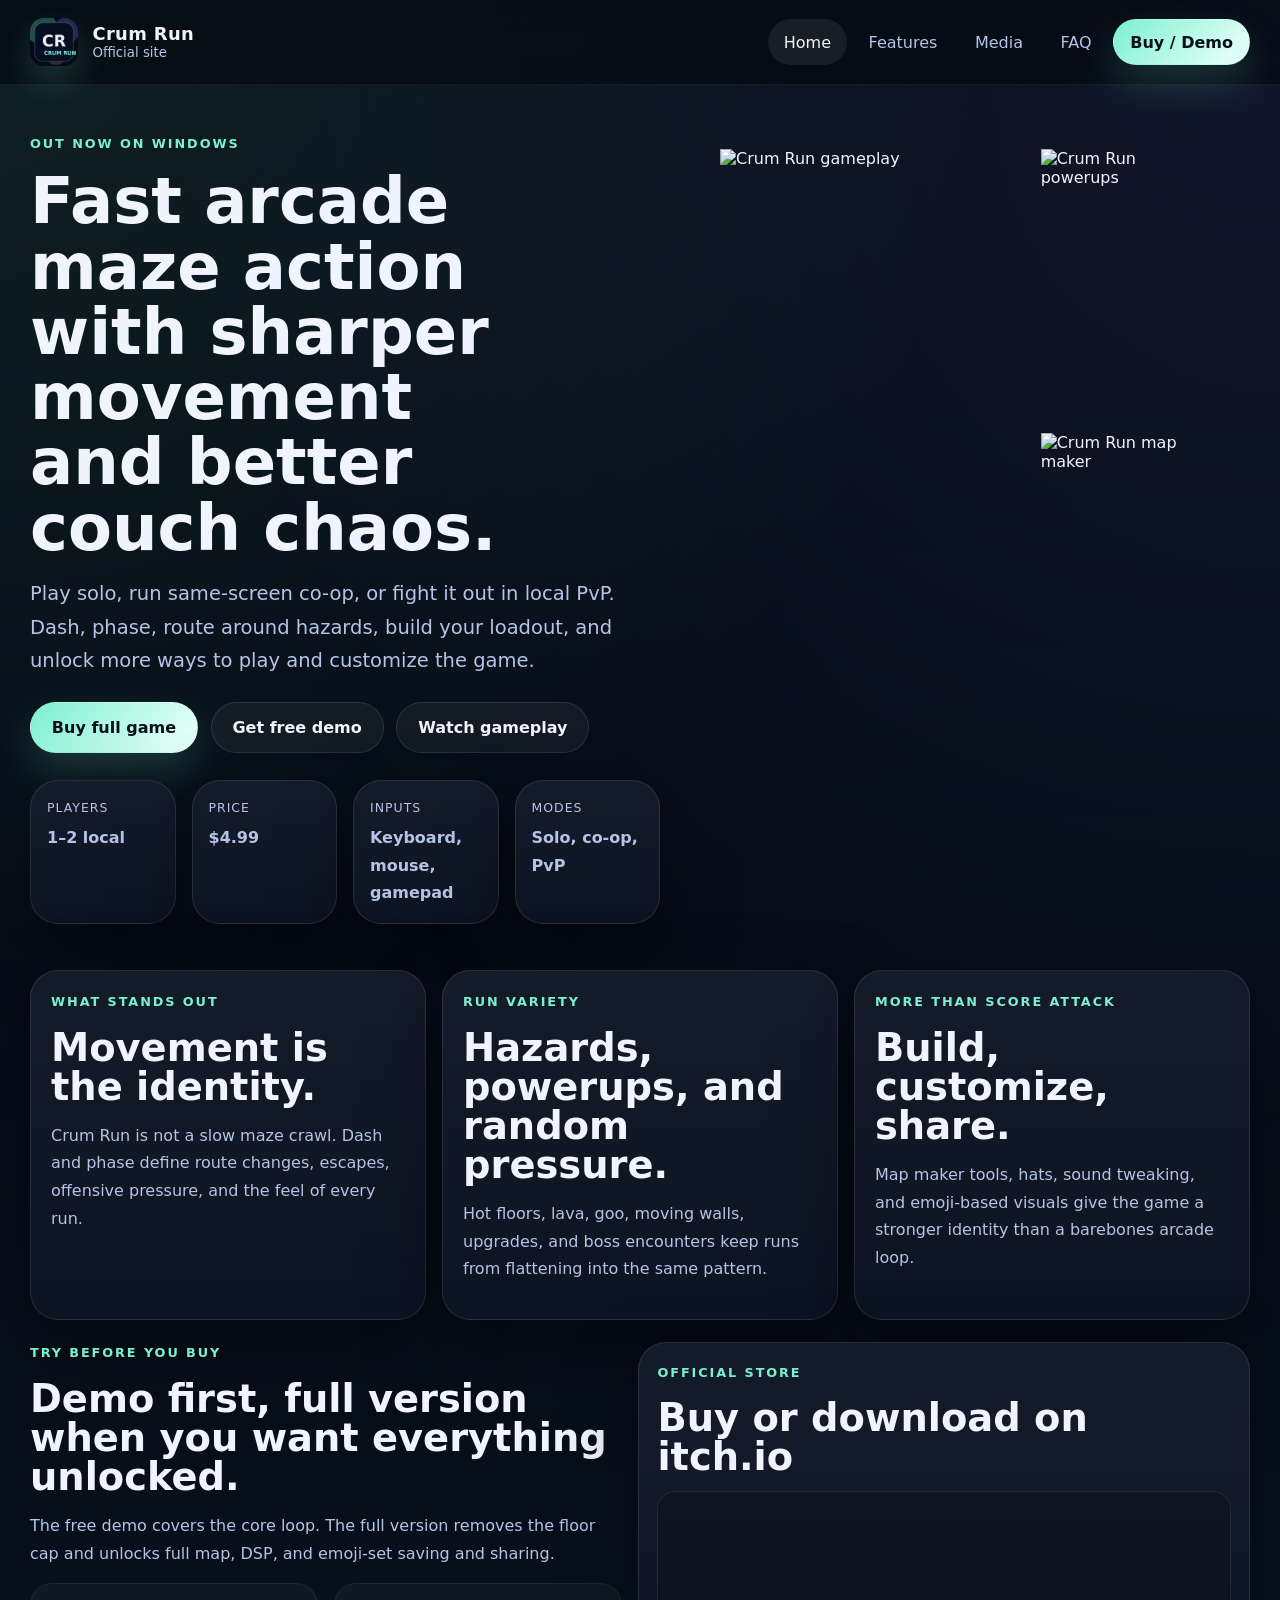
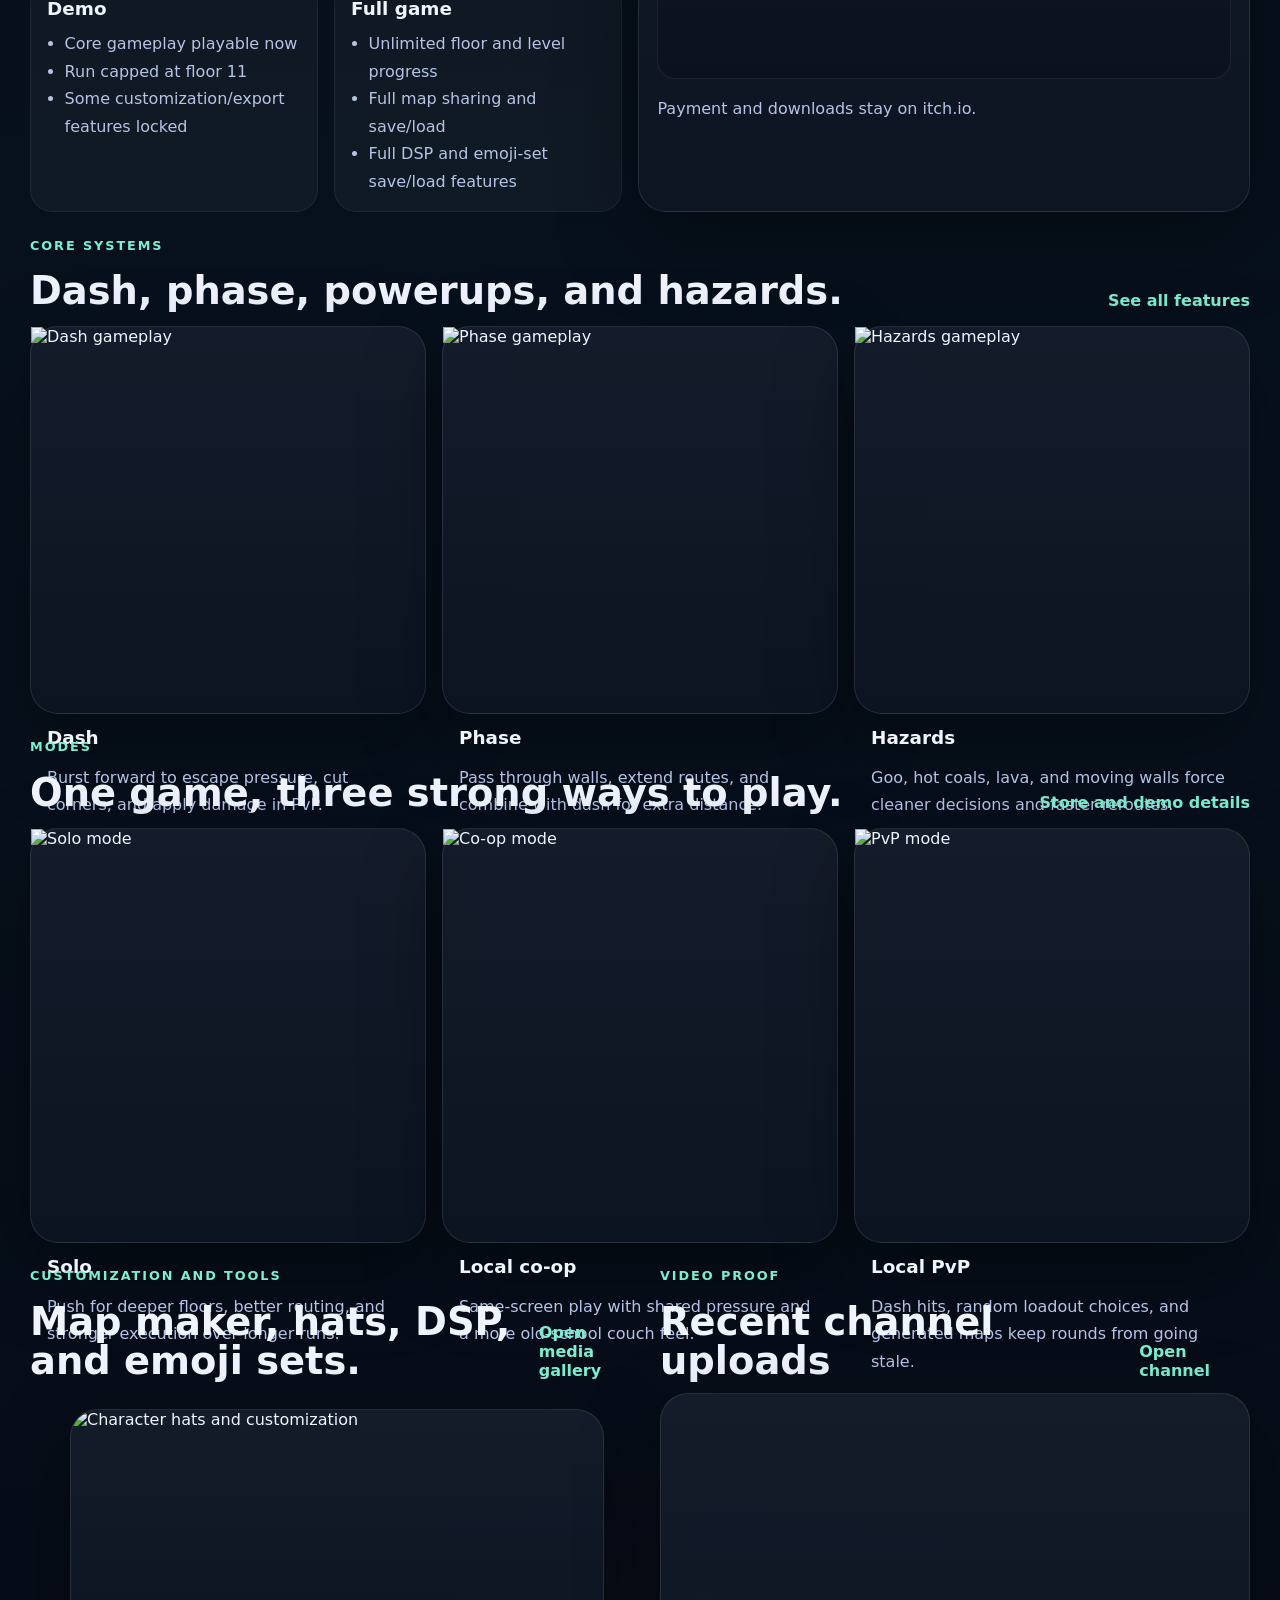
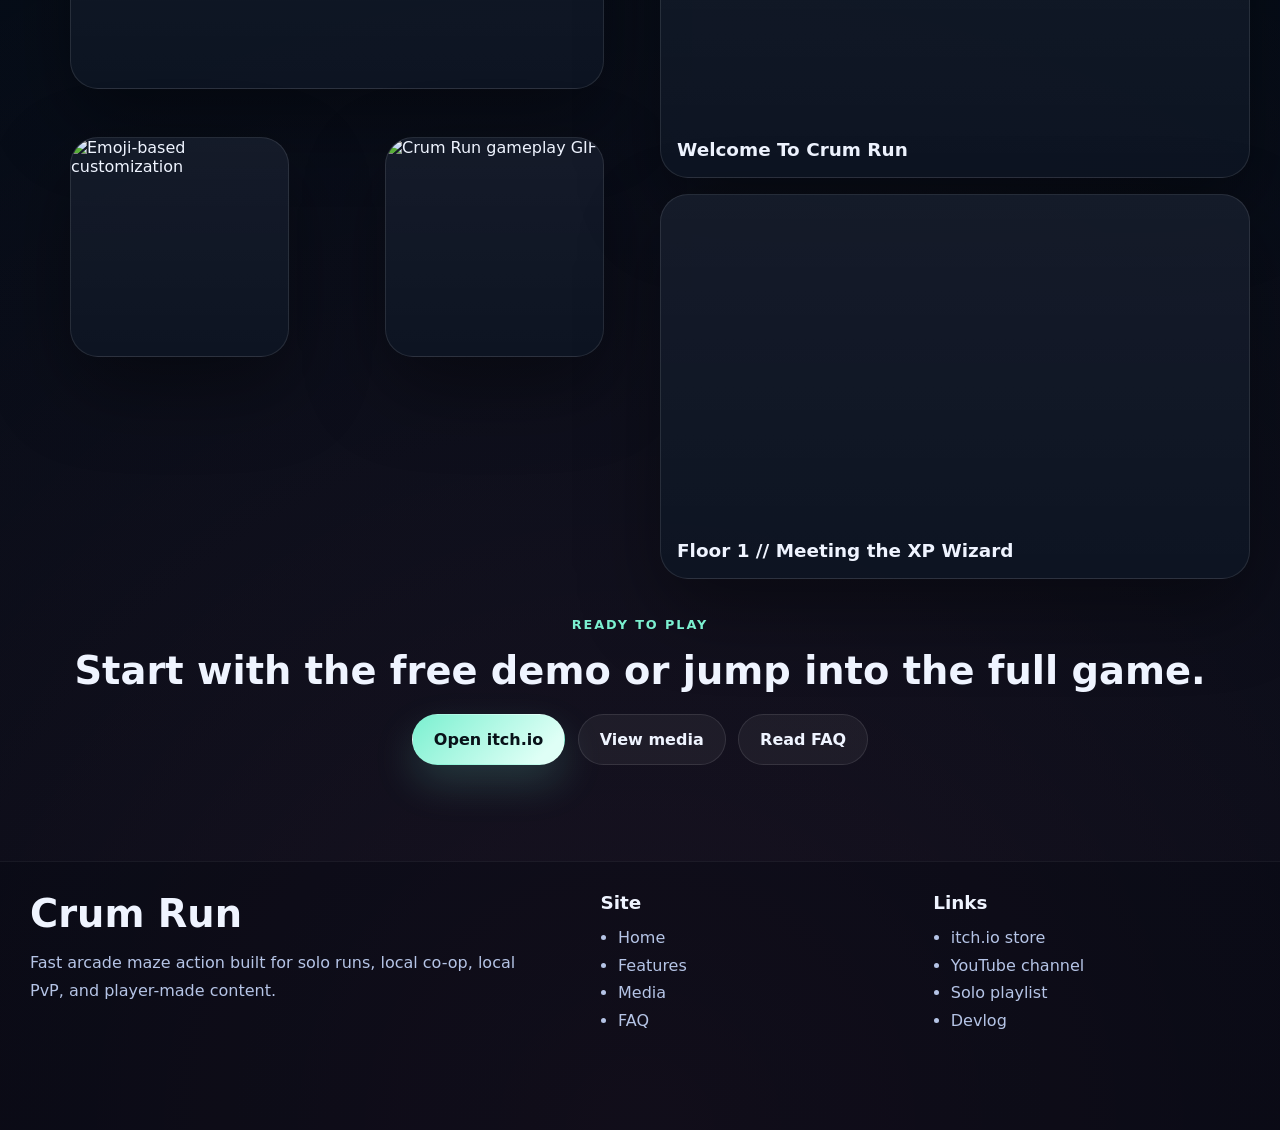
==== commit a05c2cac: "Add files via upload" ====
--- a/index.html
+++ b/index.html
@@ -1,195 +1,224 @@
 <!DOCTYPE html>
-<html lang="en">
+<html lang="en" data-page="home">
 <head>
   <meta charset="UTF-8">
   <meta name="viewport" content="width=device-width, initial-scale=1.0">
   <title>Crum Run | Official Site</title>
-  <meta name="description" content="Crum Run is a fast arcade maze game for Windows with solo runs, local co-op, PvP, map creation, emoji visuals, and a free demo.">
-  <link rel="icon" href="assets/favicon.svg" type="image/svg+xml">
+  <meta name="description" content="Crum Run is a fast arcade maze game for Windows with dash and phase movement, solo play, local co-op, PvP, customization, creator tools, and a free demo.">
+  <meta name="theme-color" content="#091321">
+  <meta property="og:type" content="website">
+  <meta property="og:title" content="Crum Run | Official Site">
+  <meta property="og:description" content="Crum Run is a fast arcade maze game for Windows with dash and phase movement, solo play, local co-op, PvP, customization, creator tools, and a free demo.">
+  <meta property="og:url" content="https://koolclub.github.io/crum-run-site/">
+  <meta property="og:image" content="https://koolclub.github.io/crum-run-site/assets/icon.png">
+  <meta name="twitter:card" content="summary_large_image">
+  <meta name="twitter:title" content="Crum Run | Official Site">
+  <meta name="twitter:description" content="Crum Run is a fast arcade maze game for Windows with dash and phase movement, solo play, local co-op, PvP, customization, creator tools, and a free demo.">
+  <meta name="twitter:image" content="https://koolclub.github.io/crum-run-site/assets/icon.png">
+  <link rel="canonical" href="https://koolclub.github.io/crum-run-site/">
+  <link rel="icon" href="assets/icon.png" type="image/png">
+  <link rel="apple-touch-icon" href="assets/icon.png">
+  <link rel="manifest" href="site.webmanifest">
   <link rel="preconnect" href="https://www.youtube-nocookie.com">
+  <link rel="preconnect" href="https://itch.io">
+  <link rel="preconnect" href="https://img.itch.zone">
   <link rel="stylesheet" href="styles.css">
+  <script type="application/ld+json">{"@context": "https://schema.org", "@type": "VideoGame", "name": "Crum Run", "url": "https://koolclub.github.io/crum-run-site/", "sameAs": ["https://koolclub.itch.io/crum-run", "https://www.youtube.com/@Crum_Run"], "applicationCategory": "Game", "operatingSystem": "Windows", "genre": ["Action", "Arcade"], "gamePlatform": "Windows", "playMode": ["SinglePlayer", "MultiPlayer"], "image": "https://koolclub.github.io/crum-run-site/assets/icon.png", "offers": {"@type": "Offer", "price": "4.99", "priceCurrency": "USD", "url": "https://koolclub.itch.io/crum-run"}, "description": "Fast arcade maze action with dash and phase movement, solo play, local co-op, PvP, a map maker, customization, and a free demo."}</script>
 </head>
 <body>
-  <div class="site-shell"></div>
-  <header class="topbar">
-    <div class="wrap topbar-inner">
+  <div class="site-bg"></div>
+  <header class="site-header">
+    <a class="skip-link" href="#main">Skip to content</a>
+    <div class="shell nav-shell">
       <a class="brand" href="index.html" aria-label="Crum Run home">
-        <span class="brand-mark">CR</span>
-        <span class="brand-text">Crum Run</span>
+        <img src="assets/icon.png" alt="Crum Run icon" width="48" height="48">
+        <span class="brand-copy"><strong>Crum Run</strong><small>Official site</small></span>
       </a>
       <button class="nav-toggle" type="button" aria-expanded="false" aria-controls="site-nav">Menu</button>
-      <nav id="site-nav" class="site-nav" aria-label="Primary navigation">
-        <a class="active" href="index.html">Home</a>
-        <a href="features.html">Features</a>
-        <a href="media.html">Media</a>
-        <a href="faq.html">FAQ</a>
-        <a class="nav-cta" href="https://koolclub.itch.io/crum-run" target="_blank" rel="noopener noreferrer">Buy / Demo</a>
+      <nav id="site-nav" class="site-nav" aria-label="Primary">
+        <a data-page="home" href="index.html">Home</a>
+        <a data-page="features" href="features.html">Features</a>
+        <a data-page="media" href="media.html">Media</a>
+        <a data-page="faq" href="faq.html">FAQ</a>
+        <a class="button small accent" href="https://koolclub.itch.io/crum-run" target="_blank" rel="noopener noreferrer">Buy / Demo</a>
       </nav>
     </div>
   </header>
-
-  <main>
-    <section class="hero">
-      <div class="wrap hero-grid">
-        <div class="hero-copy">
-          <p class="eyebrow">Out now on Windows</p>
-          <h1>Fast arcade maze action built for solo runs, couch co-op, and PvP.</h1>
-          <p class="lead">Crum Run is built around sharp movement, procedural mazes, quick decisions, and repeat runs. Play solo, sit beside a friend, or go head-to-head locally.</p>
-          <div class="hero-actions">
-            <a class="button primary" href="https://koolclub.itch.io/crum-run" target="_blank" rel="noopener noreferrer">Buy Full Game</a>
-            <a class="button ghost" href="https://koolclub.itch.io/crum-run" target="_blank" rel="noopener noreferrer">Get Free Demo</a>
-            <a class="button subtle" href="media.html">Watch Gameplay</a>
-          </div>
-          <ul class="hero-facts" aria-label="Game facts">
-            <li><strong>Players</strong><span>1–2 local</span></li>
-            <li><strong>Inputs</strong><span>Keyboard, mouse, gamepad</span></li>
-            <li><strong>Price</strong><span>$4.99 full game</span></li>
-            <li><strong>Modes</strong><span>Solo, co-op, PvP</span></li>
-          </ul>
-        </div>
-        <aside class="hero-card panel">
-          <div class="panel-head">
-            <span>Store card</span>
-            <a href="https://koolclub.itch.io/crum-run" target="_blank" rel="noopener noreferrer">Open itch.io</a>
-          </div>
-          <div class="itch-embed">
-            <iframe title="Crum Run itch.io embed" frameborder="0" src="https://itch.io/embed/4364375" width="552" height="167"><a href="https://koolclub.itch.io/crum-run">Crum Run by KoolClub</a></iframe>
-          </div>
-          <p class="microcopy">Payment and downloads stay on itch.io. The site sells the game clearly without pretending to be its own checkout.</p>
-        </aside>
-      </div>
-    </section>
-
-    <section class="section wrap">
-      <div class="section-title-row">
+  <main id="main">
+    <section class="hero-panel shell">
+      <div class="hero-copy">
+        <p class="kicker">Out now on Windows</p>
+        <h1>Fast arcade maze action with sharper movement and better couch chaos.</h1>
+        <p class="hero-lead">Play solo, run same-screen co-op, or fight it out in local PvP. Dash, phase, route around hazards, build your loadout, and unlock more ways to play and customize the game.</p>
+        <div class="hero-actions">
+          <a class="button accent" href="https://koolclub.itch.io/crum-run" target="_blank" rel="noopener noreferrer">Buy full game</a>
+          <a class="button ghost" href="https://koolclub.itch.io/crum-run" target="_blank" rel="noopener noreferrer">Get free demo</a>
+          <a class="button ghost" href="media.html">Watch gameplay</a>
+        </div>
+        <ul class="proof-row" aria-label="Store facts">
+          <li><span>Players</span><strong>1–2 local</strong></li>
+          <li><span>Price</span><strong>$4.99</strong></li>
+          <li><span>Inputs</span><strong>Keyboard, mouse, gamepad</strong></li>
+          <li><span>Modes</span><strong>Solo, co-op, PvP</strong></li>
+        </ul>
+      </div>
+      <div class="hero-media-grid">
+        <figure class="hero-media hero-large"><img src="https://img.itch.zone/aW1nLzI2MzQ4MDg0LmdpZg%3D%3D/original/EI71nP.gif" alt="Crum Run gameplay" loading="eager"></figure>
+        <figure class="hero-media"><img src="https://img.itch.zone/aW1nLzI2MzQ4MjQ4LmdpZg%3D%3D/original/L3R%2BTA.gif" alt="Crum Run powerups" loading="lazy"></figure>
+        <figure class="hero-media"><img src="https://img.itch.zone/aW1nLzI2MzQ3MjY5LmdpZg%3D%3D/original/Fsb%2BSm.gif" alt="Crum Run map maker" loading="lazy"></figure>
+      </div>
+    </section>
+
+    <section class="shell info-band">
+      <div class="info-card">
+        <p class="kicker">What stands out</p>
+        <h2>Movement is the identity.</h2>
+        <p>Crum Run is not a slow maze crawl. Dash and phase define route changes, escapes, offensive pressure, and the feel of every run.</p>
+      </div>
+      <div class="info-card">
+        <p class="kicker">Run variety</p>
+        <h2>Hazards, powerups, and random pressure.</h2>
+        <p>Hot floors, lava, goo, moving walls, upgrades, and boss encounters keep runs from flattening into the same pattern.</p>
+      </div>
+      <div class="info-card">
+        <p class="kicker">More than score attack</p>
+        <h2>Build, customize, share.</h2>
+        <p>Map maker tools, hats, sound tweaking, and emoji-based visuals give the game a stronger identity than a barebones arcade loop.</p>
+      </div>
+    </section>
+
+    <section class="shell split-section store-split">
+      <div>
+        <p class="kicker">Try before you buy</p>
+        <h2>Demo first, full version when you want everything unlocked.</h2>
+        <p>The free demo covers the core loop. The full version removes the floor cap and unlocks full map, DSP, and emoji-set saving and sharing.</p>
+        <div class="compare-mini">
+          <div>
+            <h3>Demo</h3>
+            <ul>
+              <li>Core gameplay playable now</li>
+              <li>Run capped at floor 11</li>
+              <li>Some customization/export features locked</li>
+            </ul>
+          </div>
+          <div>
+            <h3>Full game</h3>
+            <ul>
+              <li>Unlimited floor and level progress</li>
+              <li>Full map sharing and save/load</li>
+              <li>Full DSP and emoji-set save/load features</li>
+            </ul>
+          </div>
+        </div>
+      </div>
+      <div class="store-card">
+        <div class="store-card-header">
+          <p class="kicker">Official store</p>
+          <h2>Buy or download on itch.io</h2>
+        </div>
+        <div class="embed-frame">
+          <iframe title="Crum Run itch.io embed" frameborder="0" src="https://itch.io/embed/4364375" width="552" height="167" loading="lazy"><a href="https://koolclub.itch.io/crum-run">Crum Run by KoolClub</a></iframe>
+        </div>
+        <p class="embed-note">Payment and downloads stay on itch.io.</p>
+      </div>
+    </section>
+
+    <section class="shell section-stack">
+      <div class="section-heading">
         <div>
-          <p class="eyebrow">Why it stands out</p>
-          <h2>Movement-first arcade design</h2>
+          <p class="kicker">Core systems</p>
+          <h2>Dash, phase, powerups, and hazards.</h2>
         </div>
         <a class="text-link" href="features.html">See all features</a>
       </div>
-      <div class="card-grid three">
-        <article class="panel info-card">
-          <h3>Dash + phase</h3>
-          <p>Two core abilities define how you route, escape, attack, and recover. The game gets its identity from speed and control, not from slow maze crawling.</p>
-        </article>
-        <article class="panel info-card">
-          <h3>Procedural pressure</h3>
-          <p>Each run pushes deeper into harder floors with changing hazards, tighter lines, and more reasons to optimize your movement.</p>
-        </article>
-        <article class="panel info-card">
-          <h3>Custom tools</h3>
-          <p>Map maker, custom sound tools, emoji visuals, and unlockable hats give the game more personality than a basic score attack setup.</p>
-        </article>
-      </div>
-    </section>
-
-    <section class="section section-alt">
-      <div class="wrap">
-        <div class="section-title-row">
-          <div>
-            <p class="eyebrow">Ways to play</p>
-            <h2>One game, several modes</h2>
-          </div>
-          <a class="text-link" href="faq.html#quick-answers">Quick answers</a>
-        </div>
-        <div class="mode-grid">
-          <article class="panel mode-card">
-            <span class="mode-label">Solo</span>
-            <h3>Push the run deeper</h3>
-            <p>Learn the systems, improve your routing, manage hazards, and keep pushing for cleaner execution and higher floors.</p>
-          </article>
-          <article class="panel mode-card">
-            <span class="mode-label">Local co-op</span>
-            <h3>Side-by-side play</h3>
-            <p>Run together on one screen with the local multiplayer feel kept front and center instead of treated like an extra mode.</p>
-          </article>
-          <article class="panel mode-card">
-            <span class="mode-label">Local PvP</span>
-            <h3>React faster than your friend</h3>
-            <p>Dash becomes a threat, generated maps keep rounds from feeling stale, and quick choices matter between fights.</p>
-          </article>
-        </div>
-      </div>
-    </section>
-
-    <section class="section wrap media-highlight">
-      <div class="section-title-row">
+      <div class="feature-grid three">
+        <article class="feature-card">
+          <img src="https://img.itch.zone/aW1nLzI2MzQ5MDE2LmdpZg%3D%3D/original/G4%2Fyb%2F.gif" alt="Dash gameplay" loading="lazy">
+          <div><h3>Dash</h3><p>Burst forward to escape pressure, cut corners, and apply damage in PvP.</p></div>
+        </article>
+        <article class="feature-card">
+          <img src="https://img.itch.zone/aW1nLzI2MzQ4MjIwLmdpZg%3D%3D/original/V1JpdY.gif" alt="Phase gameplay" loading="lazy">
+          <div><h3>Phase</h3><p>Pass through walls, extend routes, and combine with dash for extra distance.</p></div>
+        </article>
+        <article class="feature-card">
+          <img src="https://img.itch.zone/aW1nLzI2MzQ4Nzg4LmdpZg%3D%3D/original/E3hPh9.gif" alt="Hazards gameplay" loading="lazy">
+          <div><h3>Hazards</h3><p>Goo, hot coals, lava, and moving walls force cleaner decisions and faster reroutes.</p></div>
+        </article>
+      </div>
+    </section>
+
+    <section class="shell section-stack">
+      <div class="section-heading">
         <div>
-          <p class="eyebrow">Video proof</p>
-          <h2>Recent gameplay and channel updates</h2>
-        </div>
-        <a class="text-link" href="media.html">Open media page</a>
-      </div>
-      <div class="video-grid two">
-        <article class="panel video-card">
-          <div class="video-frame">
-            <iframe src="https://www.youtube-nocookie.com/embed/bdbl07Prevo" title="Welcome To Crum Run" allow="accelerometer; autoplay; clipboard-write; encrypted-media; gyroscope; picture-in-picture; web-share" allowfullscreen loading="lazy"></iframe>
-          </div>
-          <h3>Welcome To Crum Run</h3>
-          <p>Use this first for new visitors. It establishes that the game is live and that the demo is already available.</p>
-        </article>
-        <article class="panel video-card">
-          <div class="video-frame">
-            <iframe src="https://www.youtube-nocookie.com/embed/wjpb4yXBS38" title="Floor 1 solo gameplay" allow="accelerometer; autoplay; clipboard-write; encrypted-media; gyroscope; picture-in-picture; web-share" allowfullscreen loading="lazy"></iframe>
-          </div>
-          <h3>Floor 1 solo gameplay</h3>
-          <p>Show an actual run early. It does more work than a paragraph when someone wants to judge the feel of the game fast.</p>
-        </article>
-      </div>
-    </section>
-
-    <section class="section wrap compare-block">
-      <div class="section-title-row">
-        <div>
-          <p class="eyebrow">Demo vs full</p>
-          <h2>Let visitors understand the difference quickly</h2>
-        </div>
-      </div>
-      <div class="compare-grid">
-        <article class="panel compare-card">
-          <h3>Free demo</h3>
-          <ul class="tick-list">
-            <li>Core gameplay available now</li>
-            <li>Run capped at floor 11</li>
-            <li>Some customization and export features locked</li>
-            <li>PvP reduced from full best-of-3 setup</li>
-          </ul>
-        </article>
-        <article class="panel compare-card spotlight">
-          <h3>Full version</h3>
-          <ul class="tick-list">
-            <li>Unlimited floor and level progress</li>
-            <li>Map maker sharing, saving, and loading</li>
-            <li>Custom DSP sound saving and sharing</li>
-            <li>Custom emoji sets once unlocked through play</li>
-          </ul>
-        </article>
-      </div>
-    </section>
-
-    <section class="section cta-band">
-      <div class="wrap cta-band-inner">
-        <div>
-          <p class="eyebrow">Get Crum Run</p>
-          <h2>Use the site to sell the game. Use itch.io to handle the transaction.</h2>
-        </div>
-        <div class="cta-band-actions">
-          <a class="button primary" href="https://koolclub.itch.io/crum-run" target="_blank" rel="noopener noreferrer">Buy Full Game</a>
-          <a class="button ghost" href="https://www.youtube.com/@Crum_Run" target="_blank" rel="noopener noreferrer">Open YouTube</a>
-        </div>
+          <p class="kicker">Modes</p>
+          <h2>One game, three strong ways to play.</h2>
+        </div>
+        <a class="text-link" href="faq.html#download">Store and demo details</a>
+      </div>
+      <div class="feature-grid three">
+        <article class="feature-card mode-card">
+          <img src="https://img.itch.zone/aW1nLzI2MzQ3MTEzLmdpZg%3D%3D/original/j%2FIIWS.gif" alt="Solo mode" loading="lazy">
+          <div><h3>Solo</h3><p>Push for deeper floors, better routing, and stronger execution over longer runs.</p></div>
+        </article>
+        <article class="feature-card mode-card">
+          <img src="https://img.itch.zone/aW1nLzI2MzQ3MTQ0LmdpZg%3D%3D/original/GNa5QY.gif" alt="Co-op mode" loading="lazy">
+          <div><h3>Local co-op</h3><p>Same-screen play with shared pressure and a more old-school couch feel.</p></div>
+        </article>
+        <article class="feature-card mode-card">
+          <img src="https://img.itch.zone/aW1nLzI2MzQ3MTkwLmdpZg%3D%3D/original/a1%2Bm0R.gif" alt="PvP mode" loading="lazy">
+          <div><h3>Local PvP</h3><p>Dash hits, random loadout choices, and generated maps keep rounds from going stale.</p></div>
+        </article>
+      </div>
+    </section>
+
+    <section class="shell split-section">
+      <div class="gallery-shell">
+        <div class="section-heading compact">
+          <div>
+            <p class="kicker">Customization and tools</p>
+            <h2>Map maker, hats, DSP, and emoji sets.</h2>
+          </div>
+          <a class="text-link" href="media.html">Open media gallery</a>
+        </div>
+        <div class="masonry-grid">
+          <figure class="gallery-item"><img src="https://img.itch.zone/aW1hZ2UvNDM2NDM3NS8yNjM0NjMxNy5naWY%3D/original/yR7gfg.gif" alt="Character hats and customization" loading="lazy"></figure>
+          <figure class="gallery-item"><img src="https://img.itch.zone/aW1nLzI2MzQ3NzY2LmdpZg%3D%3D/original/Sg4OUy.gif" alt="Emoji-based customization" loading="lazy"></figure>
+          <figure class="gallery-item"><img src="https://img.itch.zone/aW1hZ2UvNDM2NDM3NS8yNjM0NjEzMC5naWY%3D/original/m2Qs7t.gif" alt="Crum Run gameplay GIF" loading="lazy"></figure>
+        </div>
+      </div>
+      <div class="video-panel">
+        <div class="section-heading compact">
+          <div>
+            <p class="kicker">Video proof</p>
+            <h2>Recent channel uploads</h2>
+          </div>
+          <a class="text-link" href="https://www.youtube.com/@Crum_Run" target="_blank" rel="noopener noreferrer">Open channel</a>
+        </div>
+        <div class="video-list">
+          <article class="video-card"><div class="video-frame"><iframe src="https://www.youtube-nocookie.com/embed/bdbl07Prevo" title="Welcome To Crum Run" allow="accelerometer; autoplay; clipboard-write; encrypted-media; gyroscope; picture-in-picture; web-share" allowfullscreen loading="lazy"></iframe></div><h3>Welcome To Crum Run</h3></article>
+          <article class="video-card"><div class="video-frame"><iframe src="https://www.youtube-nocookie.com/embed/wjpb4yXBS38" title="Floor 1 gameplay" allow="accelerometer; autoplay; clipboard-write; encrypted-media; gyroscope; picture-in-picture; web-share" allowfullscreen loading="lazy"></iframe></div><h3>Floor 1 // Meeting the XP Wizard</h3></article>
+        </div>
+      </div>
+    </section>
+
+    <section class="shell final-cta">
+      <p class="kicker">Ready to play</p>
+      <h2>Start with the free demo or jump into the full game.</h2>
+      <div class="hero-actions center">
+        <a class="button accent" href="https://koolclub.itch.io/crum-run" target="_blank" rel="noopener noreferrer">Open itch.io</a>
+        <a class="button ghost" href="media.html">View media</a>
+        <a class="button ghost" href="faq.html">Read FAQ</a>
       </div>
     </section>
   </main>
-
   <footer class="site-footer">
-    <div class="wrap footer-grid">
+    <div class="shell footer-grid">
       <div>
         <h2>Crum Run</h2>
-        <p>Official links for the current Windows release.</p>
-      </div>
-      <div>
-        <h3>Navigate</h3>
+        <p>Fast arcade maze action built for solo runs, local co-op, local PvP, and player-made content.</p>
+      </div>
+      <div>
+        <h3>Site</h3>
         <ul>
           <li><a href="index.html">Home</a></li>
           <li><a href="features.html">Features</a></li>
@@ -198,16 +227,20 @@
         </ul>
       </div>
       <div>
-        <h3>External</h3>
+        <h3>Links</h3>
         <ul>
           <li><a href="https://koolclub.itch.io/crum-run" target="_blank" rel="noopener noreferrer">itch.io store</a></li>
           <li><a href="https://www.youtube.com/@Crum_Run" target="_blank" rel="noopener noreferrer">YouTube channel</a></li>
-          <li><a href="https://koolclub.github.io/crum-run-site/#" target="_blank" rel="noopener noreferrer">Current public URL</a></li>
+          <li><a href="https://www.youtube.com/playlist?list=PLakXx3dPxed-FQ0UvTEYh15m0AhaRRqRn" target="_blank" rel="noopener noreferrer">Solo playlist</a></li>
+          <li><a href="https://koolclub.itch.io/crum-run/devlog" target="_blank" rel="noopener noreferrer">Devlog</a></li>
         </ul>
       </div>
     </div>
   </footer>
-
+  <div class="mobile-cta">
+    <a href="https://koolclub.itch.io/crum-run" target="_blank" rel="noopener noreferrer">Buy full game</a>
+    <a href="https://koolclub.itch.io/crum-run" target="_blank" rel="noopener noreferrer">Get demo</a>
+  </div>
   <script src="script.js"></script>
 </body>
-</html>
+</html>
--- a/styles.css
+++ b/styles.css
@@ -1,572 +1,605 @@
 :root {
-  --bg: #090b14;
-  --bg-alt: #11172b;
-  --panel: rgba(17, 23, 43, 0.86);
-  --panel-strong: rgba(20, 28, 50, 0.98);
-  --line: rgba(255, 255, 255, 0.12);
-  --line-strong: rgba(255, 255, 255, 0.22);
-  --text: #edf1ff;
-  --muted: #aeb9dc;
-  --accent: #78f7d4;
-  --accent-2: #8f9bff;
-  --accent-3: #ff6fc1;
-  --shadow: 0 18px 48px rgba(0, 0, 0, 0.35);
-  --radius: 24px;
-  --radius-sm: 16px;
-  --wrap: 1200px;
+  --bg: #050913;
+  --bg2: #08111f;
+  --panel: rgba(9, 17, 31, 0.88);
+  --panel-2: rgba(13, 24, 42, 0.94);
+  --line: rgba(255,255,255,0.10);
+  --line-strong: rgba(130, 230, 220, 0.26);
+  --text: #eff4ff;
+  --muted: #b5c4e6;
+  --accent: #7bf0d0;
+  --accent-2: #8ea2ff;
+  --accent-3: #ff79bb;
+  --danger: #ff8484;
+  --radius: 28px;
+  --radius-sm: 18px;
+  --shadow: 0 30px 80px rgba(0,0,0,0.38);
+  --shell: min(1220px, calc(100% - 2rem));
 }
 
 * { box-sizing: border-box; }
 html { scroll-behavior: smooth; }
 body {
   margin: 0;
+  color: var(--text);
   font-family: Inter, ui-sans-serif, system-ui, -apple-system, BlinkMacSystemFont, "Segoe UI", sans-serif;
   background:
-    radial-gradient(circle at top left, rgba(143, 155, 255, 0.2), transparent 28%),
-    radial-gradient(circle at top right, rgba(255, 111, 193, 0.13), transparent 26%),
-    linear-gradient(180deg, #080a11 0%, #0b1120 38%, #090b14 100%);
-  color: var(--text);
+    radial-gradient(circle at top left, rgba(123,240,208,0.10), transparent 22%),
+    radial-gradient(circle at top right, rgba(142,162,255,0.10), transparent 25%),
+    radial-gradient(circle at bottom center, rgba(255,121,187,0.08), transparent 30%),
+    linear-gradient(180deg, #040812 0%, #07111d 45%, #050913 100%);
   min-height: 100vh;
 }
 
-a {
-  color: inherit;
-  text-decoration: none;
-}
-
-img, iframe { max-width: 100%; }
-
-.site-shell {
+a { color: inherit; text-decoration: none; }
+img, iframe { max-width: 100%; display: block; }
+button { font: inherit; }
+
+.site-bg {
   position: fixed;
   inset: 0;
   pointer-events: none;
   background-image:
     linear-gradient(rgba(255,255,255,0.03) 1px, transparent 1px),
     linear-gradient(90deg, rgba(255,255,255,0.03) 1px, transparent 1px);
-  background-size: 38px 38px;
-  mask-image: linear-gradient(180deg, rgba(0,0,0,0.7), transparent 85%);
-  opacity: 0.34;
-}
-
-.wrap {
-  width: min(calc(100% - 2rem), var(--wrap));
-  margin: 0 auto;
-}
-
-.narrow {
-  max-width: 800px;
-}
-
-.topbar {
+  background-size: 34px 34px;
+  mask-image: linear-gradient(180deg, rgba(0,0,0,.8), transparent 90%);
+  opacity: .28;
+}
+
+.shell { width: var(--shell); margin: 0 auto; }
+.skip-link {
+  position: absolute;
+  left: 1rem;
+  top: -3rem;
+  background: #fff;
+  color: #000;
+  padding: .75rem 1rem;
+  border-radius: 12px;
+  z-index: 100;
+}
+.skip-link:focus { top: 1rem; }
+
+.site-header {
   position: sticky;
   top: 0;
-  z-index: 50;
-  backdrop-filter: blur(14px);
-  background: rgba(8, 10, 17, 0.76);
-  border-bottom: 1px solid rgba(255, 255, 255, 0.06);
-}
-
-.topbar-inner {
+  z-index: 40;
+  backdrop-filter: blur(16px);
+  background: rgba(4, 10, 18, 0.75);
+  border-bottom: 1px solid rgba(255,255,255,0.06);
+}
+
+.nav-shell {
+  min-height: 84px;
   display: flex;
   align-items: center;
   justify-content: space-between;
-  min-height: 78px;
   gap: 1rem;
 }
 
 .brand {
   display: inline-flex;
   align-items: center;
-  gap: 0.8rem;
-  font-weight: 800;
-  letter-spacing: 0.03em;
-}
-
-.brand-mark {
-  width: 44px;
-  height: 44px;
+  gap: .9rem;
+  min-width: 0;
+}
+.brand img {
+  width: 48px;
+  height: 48px;
   border-radius: 14px;
-  display: grid;
-  place-items: center;
-  background: linear-gradient(135deg, var(--accent), var(--accent-2) 60%, var(--accent-3));
-  color: #07111a;
-  box-shadow: inset 0 0 0 1px rgba(255,255,255,0.22), 0 14px 30px rgba(120, 247, 212, 0.18);
-}
-
-.brand-text { font-size: 1.02rem; }
+  box-shadow: 0 16px 32px rgba(123,240,208,0.18);
+}
+.brand-copy {
+  display: grid;
+  line-height: 1;
+}
+.brand-copy strong {
+  font-size: 1.12rem;
+  letter-spacing: .02em;
+}
+.brand-copy small {
+  color: var(--muted);
+  margin-top: .22rem;
+}
 
 .site-nav {
   display: flex;
   align-items: center;
-  gap: 0.45rem;
+  gap: .35rem;
   flex-wrap: wrap;
 }
-
 .site-nav a {
-  padding: 0.8rem 1rem;
+  padding: .82rem 1rem;
+  border-radius: 999px;
   color: var(--muted);
-  border-radius: 999px;
-  transition: background-color 0.18s ease, color 0.18s ease, transform 0.18s ease;
-}
-
+  transition: background .18s ease, color .18s ease, transform .18s ease;
+}
 .site-nav a:hover,
 .site-nav a:focus-visible,
 .site-nav a.active {
   color: var(--text);
-  background: rgba(255, 255, 255, 0.08);
-}
-
-.nav-cta {
-  color: #07111a !important;
-  background: linear-gradient(135deg, var(--accent), #b8f6ff) !important;
-  font-weight: 800;
-}
-
+  background: rgba(255,255,255,0.07);
+}
 .nav-toggle {
   display: none;
+  color: var(--text);
+  background: rgba(255,255,255,0.05);
   border: 1px solid var(--line);
-  background: rgba(255,255,255,0.05);
-  color: var(--text);
-  border-radius: 12px;
-  padding: 0.75rem 0.95rem;
-  font: inherit;
-}
-
-.hero,
+  padding: .75rem .95rem;
+  border-radius: 14px;
+}
+
+main { padding-bottom: 6rem; }
+.hero-panel,
+.page-hero,
+.not-found {
+  padding: 3rem 0 1.5rem;
+}
+.hero-panel {
+  display: grid;
+  grid-template-columns: 1.05fr .95fr;
+  gap: 1.25rem;
+  align-items: start;
+}
 .page-hero {
-  padding: 4.25rem 0 2rem;
-}
-
-.page-hero.compact {
-  padding-bottom: 0;
-}
-
-.hero-grid {
-  display: grid;
-  grid-template-columns: 1.2fr 0.9fr;
-  gap: 1.5rem;
-  align-items: stretch;
-}
-
-.hero-copy,
-.hero-card {
-  min-width: 0;
-}
-
-.eyebrow {
-  margin: 0 0 0.9rem;
+  display: grid;
+  grid-template-columns: 1fr .9fr;
+  gap: 1.25rem;
+  align-items: center;
+}
+.compact-hero { grid-template-columns: 1fr; }
+
+.kicker {
+  margin: 0 0 .9rem;
   text-transform: uppercase;
-  letter-spacing: 0.16em;
+  letter-spacing: .15em;
+  font-size: .8rem;
+  font-weight: 900;
   color: var(--accent);
-  font-size: 0.82rem;
-  font-weight: 800;
 }
 
 h1, h2, h3 {
-  line-height: 1.05;
   margin: 0;
-}
-
+  line-height: 1.02;
+}
 h1 {
-  font-size: clamp(2.55rem, 5vw, 4.8rem);
-  max-width: 12ch;
-}
-
+  font-size: clamp(2.7rem, 5vw, 5.4rem);
+  max-width: 11.5ch;
+}
 h2 {
-  font-size: clamp(1.7rem, 3vw, 2.7rem);
-}
-
-h3 {
-  font-size: 1.3rem;
-}
-
-.lead {
+  font-size: clamp(1.7rem, 3vw, 3rem);
+}
+h3 { font-size: 1.15rem; }
+
+p, li, summary {
   color: var(--muted);
-  font-size: clamp(1.05rem, 1.8vw, 1.26rem);
-  max-width: 62ch;
-  margin: 1.15rem 0 0;
-  line-height: 1.7;
-}
-
-.hero-actions,
-.cta-band-actions {
+  line-height: 1.72;
+}
+.hero-lead {
+  font-size: clamp(1.03rem, 1.7vw, 1.22rem);
+  max-width: 60ch;
+  margin: 1rem 0 0;
+}
+
+.hero-actions {
   display: flex;
-  gap: 0.85rem;
   flex-wrap: wrap;
-  margin-top: 1.6rem;
-}
-
+  gap: .8rem;
+  margin-top: 1.5rem;
+}
+.hero-actions.center { justify-content: center; }
 .button {
   display: inline-flex;
   align-items: center;
   justify-content: center;
   border-radius: 999px;
-  padding: 0.95rem 1.25rem;
-  font-weight: 800;
   border: 1px solid transparent;
-  transition: transform 0.18s ease, box-shadow 0.18s ease, background 0.18s ease;
-}
-
+  padding: .95rem 1.3rem;
+  font-weight: 900;
+  transition: transform .16s ease, box-shadow .16s ease, background .16s ease;
+}
 .button:hover,
 .button:focus-visible { transform: translateY(-1px); }
-
-.button.primary {
-  background: linear-gradient(135deg, var(--accent), #d4fff4 85%);
-  color: #091117;
-  box-shadow: 0 16px 40px rgba(120, 247, 212, 0.2);
-}
-
+.button.small { padding: .78rem 1rem; }
+.button.accent {
+  color: #081118;
+  background: linear-gradient(135deg, var(--accent), #dffff6 85%);
+  box-shadow: 0 18px 40px rgba(123,240,208,0.18);
+}
 .button.ghost {
-  background: rgba(255,255,255,0.06);
-  border-color: rgba(255,255,255,0.14);
-}
-
-.button.subtle {
-  background: transparent;
-  color: var(--muted);
-  border-color: rgba(255,255,255,0.09);
-}
-
-.hero-facts {
+  background: rgba(255,255,255,0.05);
+  border-color: var(--line);
+}
+
+.proof-row,
+.facts-grid,
+.compare-mini,
+.feature-grid,
+.footer-grid,
+.stack-grid,
+.spec-grid {
+  display: grid;
+  gap: 1rem;
+}
+.proof-row {
   list-style: none;
   padding: 0;
-  margin: 1.8rem 0 0;
-  display: grid;
-  grid-template-columns: repeat(2, minmax(0, 1fr));
-  gap: 0.8rem;
-}
-
-.hero-facts li {
+  margin: 1.7rem 0 0;
+  grid-template-columns: repeat(4, minmax(0, 1fr));
+}
+.proof-row li,
+.info-card,
+.store-card,
+.feature-card,
+.video-card,
+.bullet-panel,
+.fact-box,
+.faq-item,
+.compare-sheet,
+.spec-panel,
+.stack-card,
+.gallery-item,
+.gallery-tile,
+.page-hero-media {
+  background: linear-gradient(180deg, rgba(255,255,255,.05), rgba(255,255,255,.02));
+  background-color: var(--panel);
   border: 1px solid var(--line);
-  background: rgba(255,255,255,0.035);
-  border-radius: 18px;
-  padding: 1rem;
-}
-
-.hero-facts strong,
-.hero-facts span {
-  display: block;
-}
-
-.hero-facts strong { font-size: 0.82rem; color: var(--muted); }
-.hero-facts span { margin-top: 0.35rem; font-weight: 700; }
-
-.panel {
-  border: 1px solid var(--line);
-  background: linear-gradient(180deg, rgba(255,255,255,0.05), rgba(255,255,255,0.02));
-  background-color: var(--panel);
   border-radius: var(--radius);
   box-shadow: var(--shadow);
 }
-
-.hero-card,
+.proof-row li { padding: 1rem; }
+.proof-row span {
+  display: block;
+  color: var(--muted);
+  text-transform: uppercase;
+  letter-spacing: .08em;
+  font-size: .78rem;
+}
+.proof-row strong {
+  display: block;
+  margin-top: .35rem;
+  font-size: 1rem;
+}
+
+.hero-media-grid {
+  display: grid;
+  gap: 1rem;
+  grid-template-columns: 1.1fr .9fr;
+  align-items: stretch;
+}
+.hero-large { grid-row: span 2; min-height: 100%; }
+.hero-media,
+.page-hero-media,
+.feature-card img,
+.video-card,
+.gallery-item,
+.gallery-tile,
+.stack-card img {
+  overflow: hidden;
+}
+.hero-media img,
+.page-hero-media img,
+.feature-card img,
+.stack-card img,
+.gallery-item img,
+.gallery-tile img {
+  width: 100%;
+  height: 100%;
+  object-fit: cover;
+}
+.hero-media,
+.page-hero-media { min-height: 220px; }
+.hero-large { min-height: 520px; }
+
+.info-band,
+.section-stack {
+  padding: 1.4rem 0 0;
+}
+.info-band {
+  display: grid;
+  grid-template-columns: repeat(3, minmax(0, 1fr));
+  gap: 1rem;
+}
 .info-card,
-.video-card,
-.compare-card,
-.detail-card,
-.mode-card,
-.stack-card,
-.embedded-store-wide,
-.faq-card {
-  padding: 1.2rem;
-}
-
-.panel-head,
-.section-title-row {
+.bullet-panel,
+.fact-box {
+  padding: 1.25rem;
+}
+
+.split-section {
+  padding-top: 1.4rem;
+  display: grid;
+  grid-template-columns: 1.02fr .98fr;
+  gap: 1rem;
+  align-items: start;
+}
+.store-split { align-items: stretch; }
+.compare-mini {
+  grid-template-columns: repeat(2, minmax(0, 1fr));
+  margin-top: 1rem;
+}
+.compare-mini > div,
+.compare-col {
+  background: rgba(255,255,255,.04);
+  border: 1px solid rgba(255,255,255,.06);
+  border-radius: 22px;
+  padding: 1rem;
+}
+.compare-mini ul,
+.compare-col ul,
+.fact-box ul,
+.spec-grid ul,
+.footer-grid ul {
+  margin: .7rem 0 0 1.1rem;
+  padding: 0;
+}
+.store-card {
+  padding: 1.15rem;
+}
+.store-card.full-width { width: 100%; }
+.embed-frame {
+  margin-top: .9rem;
+  overflow: auto;
+  border-radius: 18px;
+  border: 1px solid rgba(255,255,255,.08);
+  background: rgba(0,0,0,.16);
+  padding: .6rem;
+}
+.embed-frame iframe {
+  width: 552px;
+  min-width: 552px;
+  max-width: unset;
+}
+.embed-note { margin-bottom: 0; }
+
+.section-heading {
   display: flex;
+  align-items: end;
   justify-content: space-between;
   gap: 1rem;
-  align-items: end;
-}
-
-.panel-head {
-  align-items: center;
   margin-bottom: 1rem;
-  color: var(--muted);
-  font-size: 0.95rem;
-}
-
-.panel-head a,
+}
+.section-heading.compact { margin-bottom: .8rem; }
 .text-link {
   color: var(--accent);
-  font-weight: 700;
-}
-
-.itch-embed {
-  border-radius: 18px;
-  overflow: hidden;
-  border: 1px solid var(--line);
-  background: rgba(0,0,0,0.22);
-}
-
-.itch-embed iframe {
-  display: block;
-  width: 100%;
-}
-
-.microcopy,
-.info-card p,
-.mode-card p,
-.video-card p,
-.compare-card li,
-.detail-card p,
-.stack-card p,
-.faq-card p,
-.site-footer p,
-.site-footer li,
-.cta-band h2,
-.page-hero .lead,
-.hero-copy p,
-li,
-p {
-  line-height: 1.7;
-}
-
-.microcopy,
-.info-card p,
-.mode-card p,
-.video-card p,
-.compare-card,
-.detail-card p,
-.stack-card p,
-.faq-card p,
-.site-footer p,
-.panel-head,
-.tick-list,
-.cta-band h2 {
-  color: var(--muted);
-}
-
-.section {
-  padding: 1.2rem 0 2rem;
-}
-
-.section-alt {
-  background: linear-gradient(180deg, rgba(255,255,255,0.02), rgba(255,255,255,0.01));
-  border-top: 1px solid rgba(255,255,255,0.04);
-  border-bottom: 1px solid rgba(255,255,255,0.04);
-}
-
-.card-grid,
-.mode-grid,
-.compare-grid,
-.video-grid,
-.footer-grid,
-.faq-grid,
-.feature-stack {
-  display: grid;
-  gap: 1rem;
-}
-
-.card-grid.two,
-.compare-grid,
-.footer-grid,
-.video-grid.two {
-  grid-template-columns: repeat(2, minmax(0, 1fr));
-}
-
-.card-grid.three,
-.mode-grid,
-.video-grid.three,
-.faq-grid {
-  grid-template-columns: repeat(3, minmax(0, 1fr));
-}
-
-.feature-stack {
-  grid-template-columns: repeat(2, minmax(0, 1fr));
-}
-
-.mode-card,
-.info-card,
-.detail-card,
-.stack-card,
-.faq-card,
-.compare-card {
-  min-height: 100%;
-}
-
-.mode-label {
-  display: inline-flex;
-  padding: 0.38rem 0.72rem;
-  border-radius: 999px;
-  background: rgba(120, 247, 212, 0.12);
-  color: var(--accent);
-  border: 1px solid rgba(120, 247, 212, 0.2);
-  font-size: 0.82rem;
-  font-weight: 800;
-  letter-spacing: 0.08em;
-  text-transform: uppercase;
-}
-
-.mode-card h3,
-.info-card h3,
+  font-weight: 900;
+}
+.feature-grid.three { grid-template-columns: repeat(3, minmax(0, 1fr)); }
+.feature-card img { aspect-ratio: 16/10; }
+.feature-card div,
 .video-card h3,
-.detail-card h3,
-.stack-card h3,
-.faq-card h2,
-.compare-card h3 {
-  margin-top: 0.95rem;
-}
-
+.stack-card div { padding: 1rem 1rem 1.1rem; }
+.mode-card h3 { margin-bottom: .35rem; }
+
+.video-panel,
+.gallery-shell { min-width: 0; }
+.video-list,
+.video-grid { display: grid; gap: 1rem; }
+.video-grid.two-col { grid-template-columns: repeat(2, minmax(0,1fr)); }
 .video-frame {
   position: relative;
-  aspect-ratio: 16 / 9;
+  padding-top: 56.25%;
   overflow: hidden;
-  border-radius: 18px;
-  border: 1px solid var(--line);
-  background: #000;
-}
-
+}
 .video-frame iframe {
+  position: absolute;
+  inset: 0;
   width: 100%;
   height: 100%;
   border: 0;
 }
 
-.tick-list {
+.masonry-grid {
+  display: grid;
+  grid-template-columns: repeat(2, minmax(0, 1fr));
+  gap: 1rem;
+}
+.masonry-grid .gallery-item:first-child {
+  grid-column: span 2;
+  min-height: 280px;
+}
+.gallery-item,
+.gallery-tile {
+  min-height: 220px;
+  padding: 0;
+}
+.gallery-grid {
+  display: grid;
+  grid-template-columns: repeat(3, minmax(0, 1fr));
+  gap: 1rem;
+}
+.gallery-tile {
+  border: 1px solid var(--line);
+  cursor: pointer;
+  background: transparent;
+}
+.gallery-tile.wide { grid-column: span 2; min-height: 300px; }
+.gallery-tile:focus-visible {
+  outline: 2px solid var(--accent);
+  outline-offset: 4px;
+}
+
+.stack-grid { grid-template-columns: repeat(2, minmax(0, 1fr)); }
+.stack-card img { aspect-ratio: 16/10; }
+.bullet-panels { display: grid; gap: 1rem; margin-top: 1rem; }
+.facts-grid { grid-template-columns: repeat(4, minmax(0, 1fr)); }
+
+.faq-stack {
+  display: grid;
+  gap: .9rem;
+}
+.faq-item {
+  padding: 1rem 1.2rem;
+}
+.faq-item summary {
+  cursor: pointer;
+  font-weight: 800;
+  color: var(--text);
   list-style: none;
-  padding: 0;
-  margin: 1rem 0 0;
-}
-
-.tick-list li {
-  position: relative;
-  padding-left: 1.55rem;
-  margin-bottom: 0.65rem;
-}
-
-.tick-list li::before {
-  content: "•";
+}
+.faq-item summary::-webkit-details-marker { display: none; }
+.faq-item summary::after {
+  content: '+';
+  float: right;
+  color: var(--accent);
+}
+.faq-item[open] summary::after { content: '–'; }
+.faq-item div { padding-top: .65rem; }
+.compare-table {
+  display: grid;
+  grid-template-columns: repeat(2, minmax(0, 1fr));
+  gap: 1rem;
+}
+.compare-col.strong {
+  border-color: var(--line-strong);
+  box-shadow: 0 0 0 1px rgba(123,240,208,.15) inset;
+}
+.spec-grid { grid-template-columns: repeat(2, minmax(0, 1fr)); margin-top: .8rem; }
+
+.site-footer {
+  padding: 2rem 0 6rem;
+  border-top: 1px solid rgba(255,255,255,.06);
+  background: rgba(4, 8, 16, .35);
+}
+.footer-grid {
+  grid-template-columns: 1.4fr .8fr .8fr;
+  align-items: start;
+}
+.footer-grid h2,
+.footer-grid h3 { margin-bottom: .6rem; }
+.footer-grid p { max-width: 50ch; }
+
+.final-cta,
+.not-found {
+  text-align: center;
+  padding-top: 2.2rem;
+}
+.not-found h1 { max-width: none; }
+
+.mobile-cta {
+  position: fixed;
+  bottom: 0;
+  left: 0;
+  right: 0;
+  z-index: 45;
+  display: none;
+  gap: .75rem;
+  padding: .85rem 1rem calc(.85rem + env(safe-area-inset-bottom));
+  background: rgba(4,10,18,.92);
+  border-top: 1px solid rgba(255,255,255,.08);
+  backdrop-filter: blur(12px);
+}
+.mobile-cta a {
+  flex: 1 1 0;
+  text-align: center;
+  border-radius: 999px;
+  padding: .9rem 1rem;
+  font-weight: 900;
+}
+.mobile-cta a:first-child {
+  background: linear-gradient(135deg, var(--accent), #dffff6 85%);
+  color: #081118;
+}
+.mobile-cta a:last-child {
+  background: rgba(255,255,255,0.06);
+  border: 1px solid rgba(255,255,255,.10);
+}
+
+.lightbox {
+  position: fixed;
+  inset: 0;
+  z-index: 80;
+  background: rgba(2,7,14,.92);
+  display: grid;
+  place-items: center;
+  padding: 2rem;
+}
+.lightbox[hidden] { display: none; }
+.lightbox-image {
+  max-width: min(94vw, 1400px);
+  max-height: 85vh;
+  border-radius: 24px;
+  border: 1px solid rgba(255,255,255,.12);
+  box-shadow: 0 30px 90px rgba(0,0,0,.55);
+}
+.lightbox-close {
   position: absolute;
-  left: 0;
-  top: 0;
-  color: var(--accent);
-  font-weight: 900;
-}
-
-.spotlight {
-  border-color: rgba(120, 247, 212, 0.35);
-  background:
-    radial-gradient(circle at top right, rgba(120,247,212,0.12), transparent 30%),
-    linear-gradient(180deg, rgba(255,255,255,0.06), rgba(255,255,255,0.02));
-}
-
-.cta-band {
-  padding: 2.4rem 0 3rem;
-}
-
-.cta-band-inner {
-  border: 1px solid rgba(120,247,212,0.22);
-  background:
-    radial-gradient(circle at top right, rgba(120,247,212,0.14), transparent 25%),
-    radial-gradient(circle at bottom left, rgba(143,155,255,0.15), transparent 30%),
-    linear-gradient(180deg, rgba(16,24,44,0.95), rgba(12,17,33,0.95));
-  border-radius: calc(var(--radius) + 4px);
-  box-shadow: var(--shadow);
-  padding: 1.5rem;
-  display: flex;
-  justify-content: space-between;
-  gap: 1.25rem;
-  align-items: center;
-}
-
-.cta-band h2 {
-  max-width: 20ch;
-  margin-top: 0.4rem;
-}
-
-.site-footer {
-  padding: 1rem 0 2.5rem;
-}
-
-.site-footer h2,
-.site-footer h3 {
-  margin-bottom: 0.8rem;
-}
-
-.site-footer ul {
-  list-style: none;
-  padding: 0;
-  margin: 0;
-}
-
-.site-footer li + li {
-  margin-top: 0.45rem;
-}
-
-@media (max-width: 1080px) {
-  .hero-grid,
-  .card-grid.two,
-  .compare-grid,
-  .video-grid.two,
-  .video-grid.three,
-  .card-grid.three,
-  .mode-grid,
+  top: 1.2rem;
+  right: 1.2rem;
+  width: 52px;
+  height: 52px;
+  border-radius: 999px;
+  border: 1px solid rgba(255,255,255,.14);
+  background: rgba(255,255,255,.08);
+  color: #fff;
+  font-size: 2rem;
+}
+
+@media (max-width: 1040px) {
+  .hero-panel,
+  .page-hero,
+  .split-section,
+  .feature-grid.three,
+  .info-band,
   .footer-grid,
-  .faq-grid,
-  .feature-stack {
+  .facts-grid,
+  .stack-grid,
+  .video-grid.two-col,
+  .compare-table {
     grid-template-columns: 1fr;
   }
-
-  .cta-band-inner {
-    flex-direction: column;
-    align-items: start;
-  }
-
-  h1 {
-    max-width: none;
-  }
+  .hero-media-grid { grid-template-columns: repeat(2, minmax(0, 1fr)); }
+  .hero-large { grid-row: auto; min-height: 280px; grid-column: span 2; }
+  .proof-row { grid-template-columns: repeat(2, minmax(0, 1fr)); }
+  h1 { max-width: none; }
 }
 
 @media (max-width: 760px) {
-  .topbar-inner {
-    flex-wrap: wrap;
-    padding: 0.8rem 0;
-  }
-
-  .nav-toggle {
-    display: inline-flex;
-  }
-
+  .nav-toggle { display: inline-flex; }
   .site-nav {
-    width: 100%;
+    position: absolute;
+    top: calc(100% + .5rem);
+    right: 1rem;
+    left: 1rem;
     display: none;
     flex-direction: column;
     align-items: stretch;
-    padding-bottom: 0.4rem;
+    padding: .75rem;
+    border-radius: 20px;
+    background: rgba(7, 14, 26, 0.97);
+    border: 1px solid rgba(255,255,255,0.08);
+    box-shadow: var(--shadow);
   }
-
-  .site-nav.open {
-    display: flex;
-  }
-
-  .site-nav a {
-    width: 100%;
-    text-align: center;
-  }
-
-  .hero,
-  .page-hero {
-    padding-top: 2.4rem;
-  }
-
-  .panel-head,
-  .section-title-row {
-    flex-direction: column;
-    align-items: start;
-  }
-
-  .hero-facts {
-    grid-template-columns: 1fr;
-  }
-
+  .site-nav.open { display: flex; }
+  .site-nav a,
+  .site-nav .button { width: 100%; justify-content: center; }
+  .hero-panel,
+  .page-hero,
+  .section-stack,
+  .split-section,
+  .info-band { padding-top: 1rem; }
+  .hero-media-grid,
+  .masonry-grid,
+  .gallery-grid,
+  .compare-mini,
+  .spec-grid { grid-template-columns: 1fr; }
+  .gallery-tile.wide,
+  .masonry-grid .gallery-item:first-child,
+  .hero-large { grid-column: auto; min-height: 240px; }
+  .proof-row { grid-template-columns: 1fr 1fr; }
+  .embed-frame iframe { width: 552px; }
+  .mobile-cta { display: flex; }
+  main { padding-bottom: 7.2rem; }
+}
+
+@media (max-width: 520px) {
+  .proof-row { grid-template-columns: 1fr; }
+  .shell { width: min(100% - 1rem, 1220px); }
+  .hero-panel,
+  .page-hero,
+  .not-found { padding-top: 1.2rem; }
+  h1 { font-size: clamp(2.2rem, 10vw, 3.4rem); }
   .button,
-  .hero-actions .button,
-  .cta-band-actions .button {
-    width: 100%;
-  }
-
-  .itch-embed iframe {
-    min-height: 167px;
-  }
-}
+  .mobile-cta a { padding: .9rem 1rem; }
+  .lightbox { padding: 1rem; }
+}
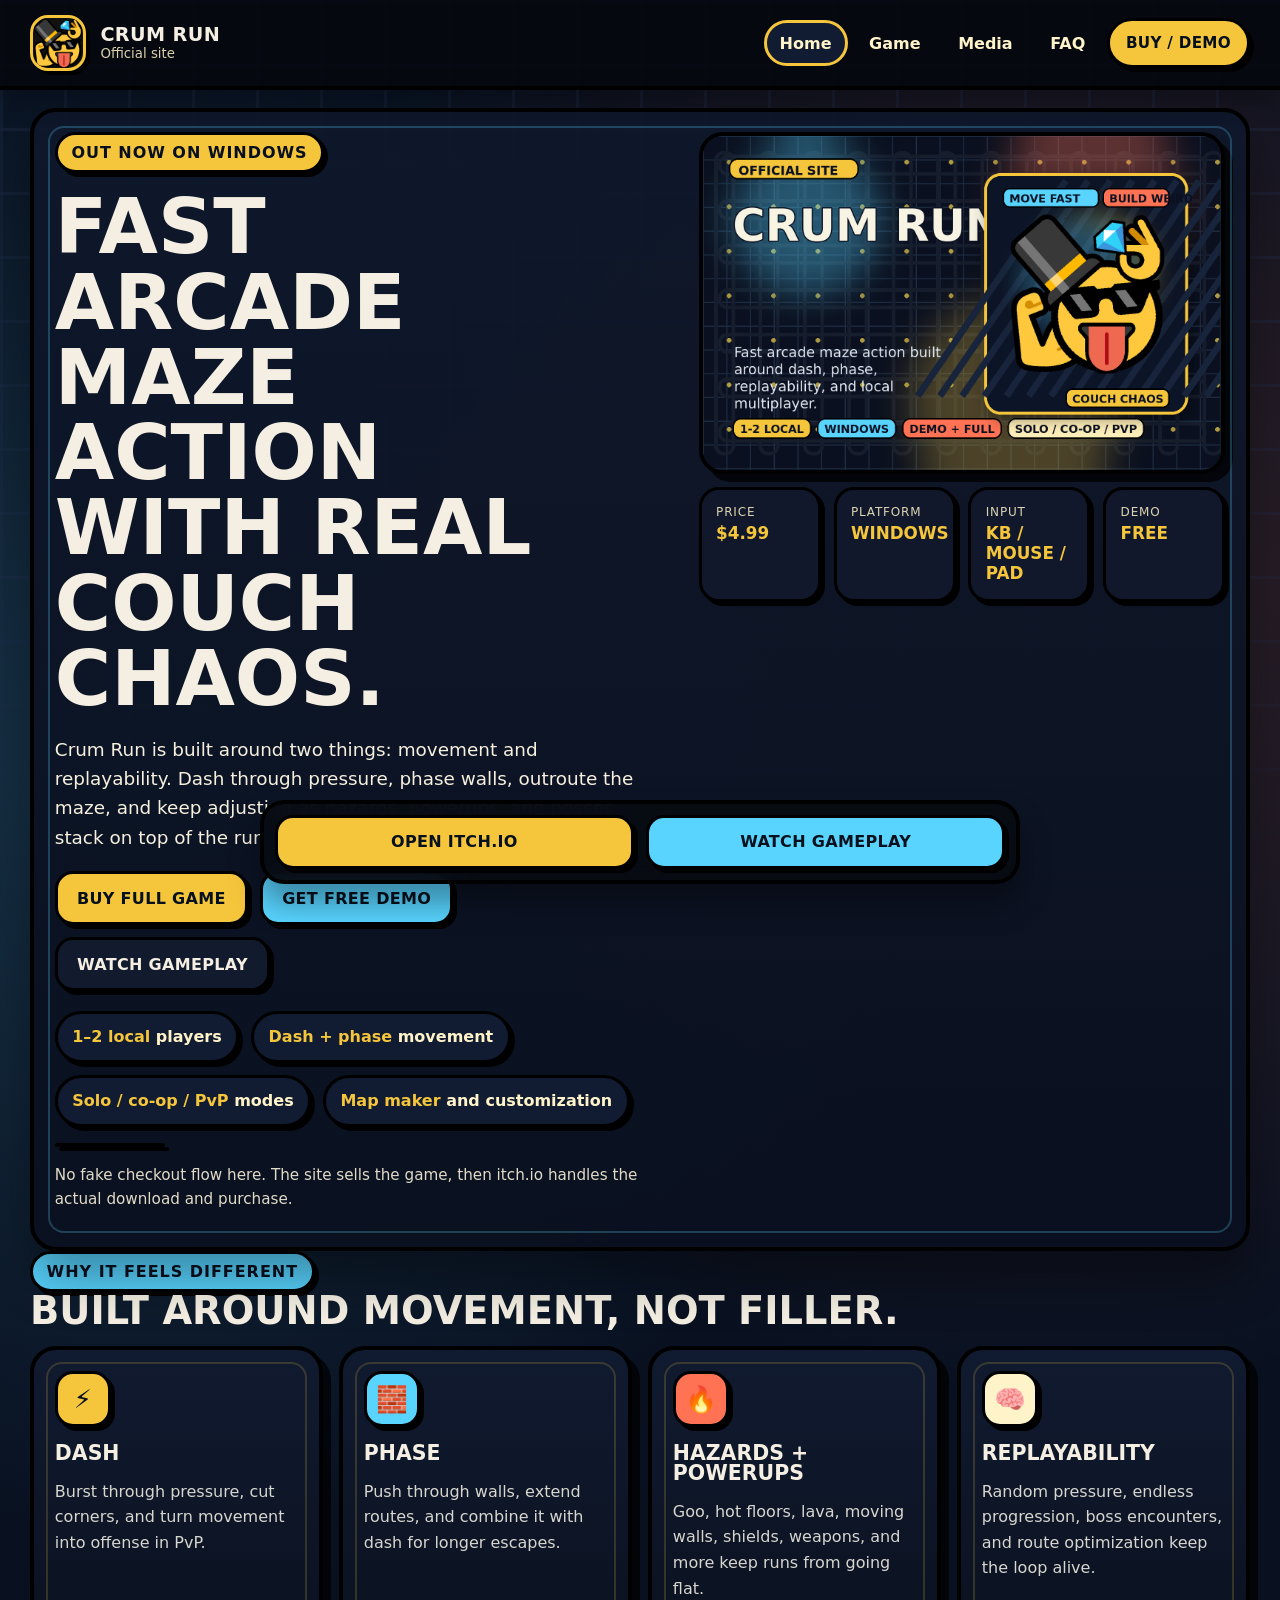
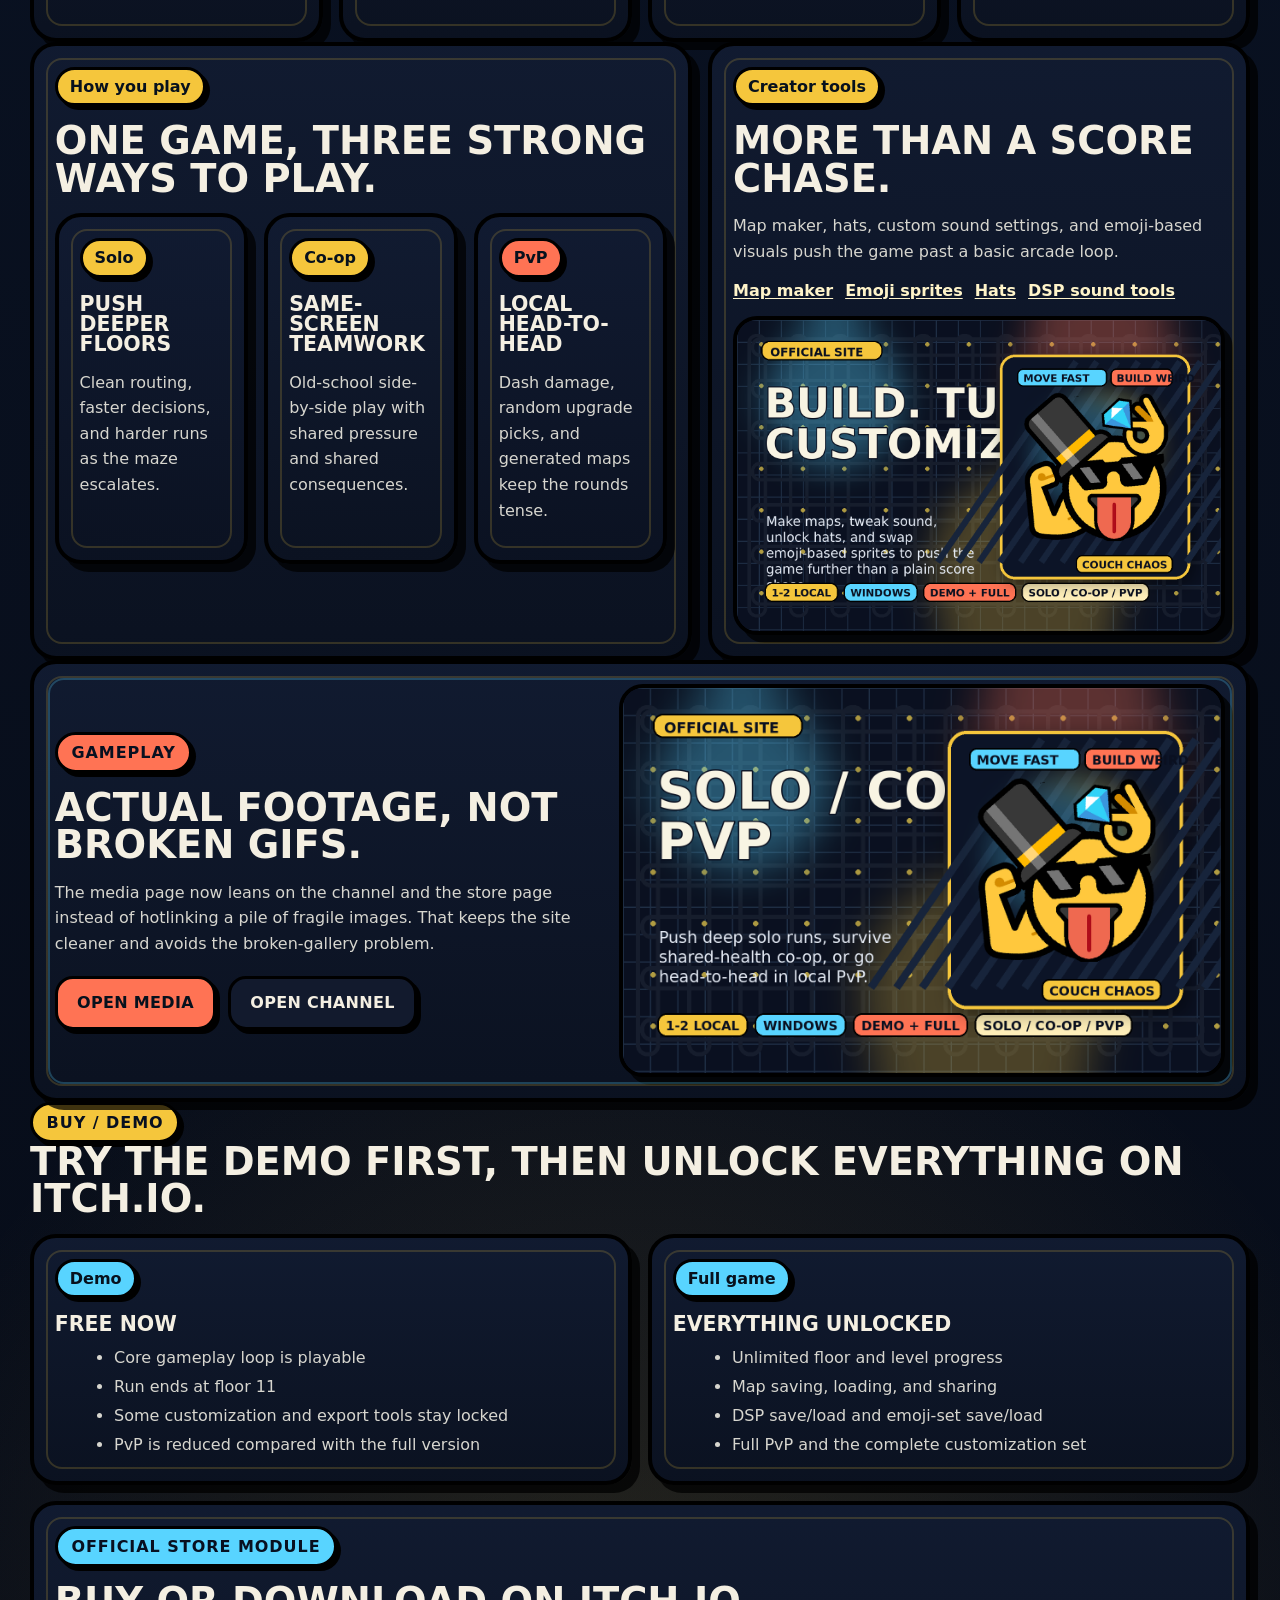
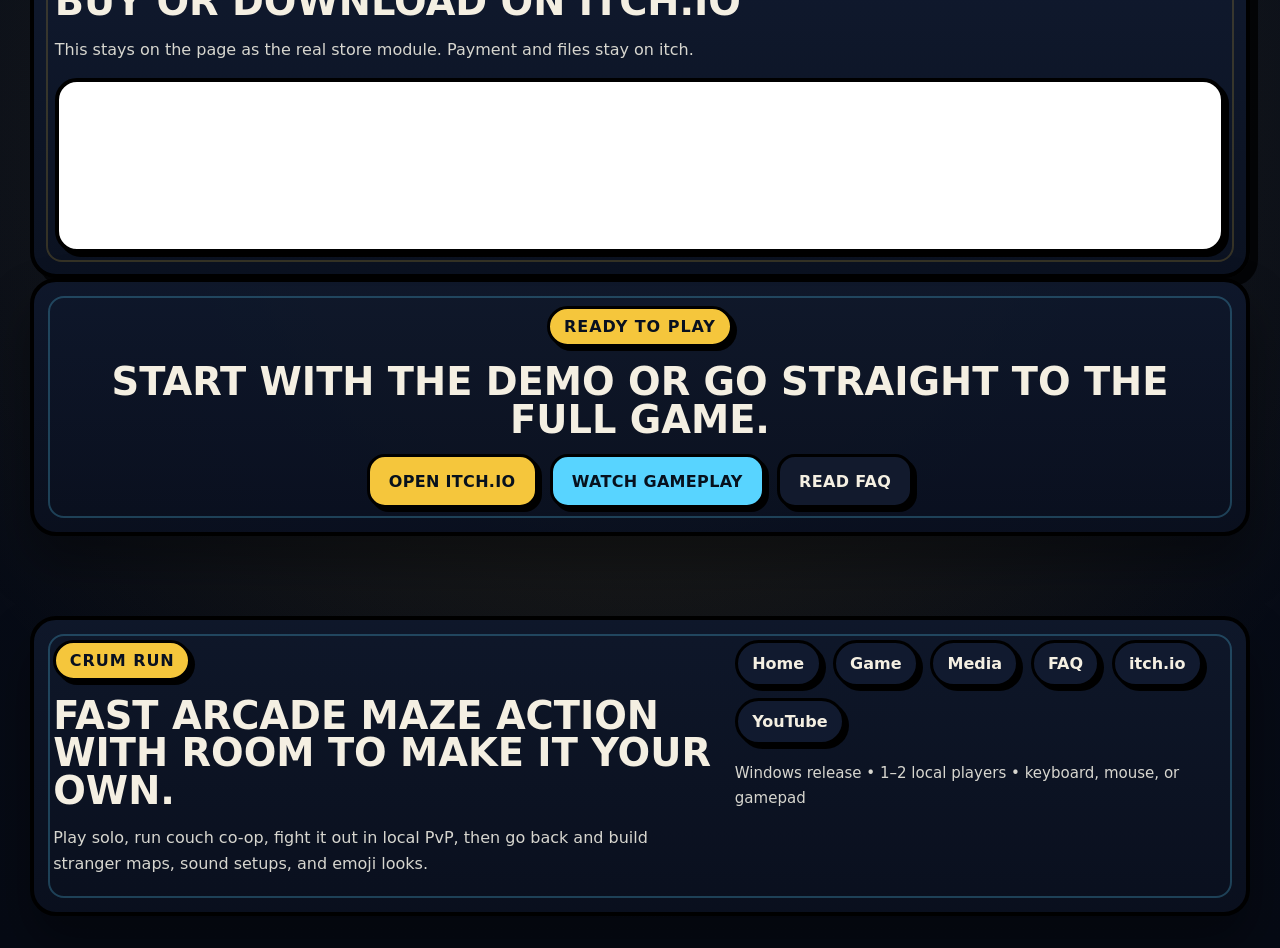
==== commit 01c22a11: "Add files via upload" ====
--- a/index.html
+++ b/index.html
@@ -1,246 +1,233 @@
 <!DOCTYPE html>
 <html lang="en" data-page="home">
 <head>
+
   <meta charset="UTF-8">
   <meta name="viewport" content="width=device-width, initial-scale=1.0">
-  <title>Crum Run | Official Site</title>
-  <meta name="description" content="Crum Run is a fast arcade maze game for Windows with dash and phase movement, solo play, local co-op, PvP, customization, creator tools, and a free demo.">
-  <meta name="theme-color" content="#091321">
-  <meta property="og:type" content="website">
-  <meta property="og:title" content="Crum Run | Official Site">
-  <meta property="og:description" content="Crum Run is a fast arcade maze game for Windows with dash and phase movement, solo play, local co-op, PvP, customization, creator tools, and a free demo.">
-  <meta property="og:url" content="https://koolclub.github.io/crum-run-site/">
-  <meta property="og:image" content="https://koolclub.github.io/crum-run-site/assets/icon.png">
-  <meta name="twitter:card" content="summary_large_image">
-  <meta name="twitter:title" content="Crum Run | Official Site">
-  <meta name="twitter:description" content="Crum Run is a fast arcade maze game for Windows with dash and phase movement, solo play, local co-op, PvP, customization, creator tools, and a free demo.">
-  <meta name="twitter:image" content="https://koolclub.github.io/crum-run-site/assets/icon.png">
-  <link rel="canonical" href="https://koolclub.github.io/crum-run-site/">
+  <meta name="theme-color" content="#0a1020">
   <link rel="icon" href="assets/icon.png" type="image/png">
   <link rel="apple-touch-icon" href="assets/icon.png">
   <link rel="manifest" href="site.webmanifest">
-  <link rel="preconnect" href="https://www.youtube-nocookie.com">
-  <link rel="preconnect" href="https://itch.io">
-  <link rel="preconnect" href="https://img.itch.zone">
   <link rel="stylesheet" href="styles.css">
-  <script type="application/ld+json">{"@context": "https://schema.org", "@type": "VideoGame", "name": "Crum Run", "url": "https://koolclub.github.io/crum-run-site/", "sameAs": ["https://koolclub.itch.io/crum-run", "https://www.youtube.com/@Crum_Run"], "applicationCategory": "Game", "operatingSystem": "Windows", "genre": ["Action", "Arcade"], "gamePlatform": "Windows", "playMode": ["SinglePlayer", "MultiPlayer"], "image": "https://koolclub.github.io/crum-run-site/assets/icon.png", "offers": {"@type": "Offer", "price": "4.99", "priceCurrency": "USD", "url": "https://koolclub.itch.io/crum-run"}, "description": "Fast arcade maze action with dash and phase movement, solo play, local co-op, PvP, a map maker, customization, and a free demo."}</script>
+
+  <title>Crum Run | Fast arcade maze action</title>
+  <meta name="description" content="Crum Run is a fast arcade maze game for Windows built around dash, phase, replayability, local co-op, local PvP, customization, and creator tools.">
+  <meta property="og:title" content="Crum Run | Fast arcade maze action">
+  <meta property="og:description" content="Dash, phase, solo, co-op, PvP, customization, and a free demo on itch.io.">
+  <meta property="og:image" content="https://koolclub.github.io/crum-run-site/assets/og-card.png">
+  <meta property="og:url" content="https://koolclub.github.io/crum-run-site/">
+  <meta name="twitter:card" content="summary_large_image">
+  <meta name="twitter:title" content="Crum Run | Fast arcade maze action">
+  <meta name="twitter:description" content="Dash, phase, solo, co-op, PvP, customization, and a free demo on itch.io.">
+  <meta name="twitter:image" content="https://koolclub.github.io/crum-run-site/assets/og-card.png">
+  <link rel="canonical" href="https://koolclub.github.io/crum-run-site/">
 </head>
 <body>
-  <div class="site-bg"></div>
+
   <header class="site-header">
     <a class="skip-link" href="#main">Skip to content</a>
     <div class="shell nav-shell">
       <a class="brand" href="index.html" aria-label="Crum Run home">
-        <img src="assets/icon.png" alt="Crum Run icon" width="48" height="48">
+        <img src="assets/icon.png" alt="Crum Run icon" width="56" height="56">
         <span class="brand-copy"><strong>Crum Run</strong><small>Official site</small></span>
       </a>
       <button class="nav-toggle" type="button" aria-expanded="false" aria-controls="site-nav">Menu</button>
       <nav id="site-nav" class="site-nav" aria-label="Primary">
-        <a data-page="home" href="index.html">Home</a>
-        <a data-page="features" href="features.html">Features</a>
-        <a data-page="media" href="media.html">Media</a>
-        <a data-page="faq" href="faq.html">FAQ</a>
-        <a class="button small accent" href="https://koolclub.itch.io/crum-run" target="_blank" rel="noopener noreferrer">Buy / Demo</a>
+        <a data-page-link="home" href="index.html">Home</a>
+        <a data-page-link="features" href="features.html">Game</a>
+        <a data-page-link="media" href="media.html">Media</a>
+        <a data-page-link="faq" href="faq.html">FAQ</a>
+        <a class="button gold small" href="https://koolclub.itch.io/crum-run" target="_blank" rel="noopener noreferrer">Buy / Demo</a>
       </nav>
     </div>
   </header>
-  <main id="main">
-    <section class="hero-panel shell">
-      <div class="hero-copy">
-        <p class="kicker">Out now on Windows</p>
-        <h1>Fast arcade maze action with sharper movement and better couch chaos.</h1>
-        <p class="hero-lead">Play solo, run same-screen co-op, or fight it out in local PvP. Dash, phase, route around hazards, build your loadout, and unlock more ways to play and customize the game.</p>
-        <div class="hero-actions">
-          <a class="button accent" href="https://koolclub.itch.io/crum-run" target="_blank" rel="noopener noreferrer">Buy full game</a>
-          <a class="button ghost" href="https://koolclub.itch.io/crum-run" target="_blank" rel="noopener noreferrer">Get free demo</a>
-          <a class="button ghost" href="media.html">Watch gameplay</a>
+
+<main id="main">
+  <section class="shell panel hero">
+    <div class="hero-copy">
+      <span class="kicker">Out now on Windows</span>
+      <h1>Fast arcade maze action with real couch chaos.</h1>
+      <p class="hero-lead">Crum Run is built around two things: movement and replayability. Dash through pressure, phase walls, outroute the maze, and keep adjusting as hazards, powerups, and bosses stack on top of the run.</p>
+      <div class="hero-actions">
+        <a class="button gold" href="https://koolclub.itch.io/crum-run" target="_blank" rel="noopener noreferrer">Buy full game</a>
+        <a class="button cyan" href="https://koolclub.itch.io/crum-run" target="_blank" rel="noopener noreferrer">Get free demo</a>
+        <a class="button ghost" href="media.html">Watch gameplay</a>
+      </div>
+      <ul class="pill-row" aria-label="Key store facts">
+        <li><strong>1–2 local</strong> players</li>
+        <li><strong>Dash + phase</strong> movement</li>
+        <li><strong>Solo / co-op / PvP</strong> modes</li>
+        <li><strong>Map maker</strong> and customization</li>
+      </ul>
+      <div class="accent-line"></div>
+      <p class="helper-text">No fake checkout flow here. The site sells the game, then itch.io handles the actual download and purchase.</p>
+    </div>
+    <div class="hero-art">
+      <div class="poster-frame"><img src="assets/media/hero-poster.png" alt="Crum Run poster art built from the game icon"></div>
+      <div class="score-strip">
+        <div class="score-box"><span>Price</span><strong>$4.99</strong></div>
+        <div class="score-box"><span>Platform</span><strong>Windows</strong></div>
+        <div class="score-box"><span>Input</span><strong>KB / Mouse / Pad</strong></div>
+        <div class="score-box"><span>Demo</span><strong>Free</strong></div>
+      </div>
+    </div>
+  </section>
+
+  <section class="shell">
+    <div class="section-head">
+      <div>
+        <span class="kicker cyan">Why it feels different</span>
+        <h2>Built around movement, not filler.</h2>
+      </div>
+    </div>
+    <div class="grid-4">
+      <article class="feature-panel">
+        <div class="feature-icon">⚡</div>
+        <h3>Dash</h3>
+        <p>Burst through pressure, cut corners, and turn movement into offense in PvP.</p>
+      </article>
+      <article class="feature-panel">
+        <div class="feature-icon cyan">🧱</div>
+        <h3>Phase</h3>
+        <p>Push through walls, extend routes, and combine it with dash for longer escapes.</p>
+      </article>
+      <article class="feature-panel">
+        <div class="feature-icon coral">🔥</div>
+        <h3>Hazards + powerups</h3>
+        <p>Goo, hot floors, lava, moving walls, shields, weapons, and more keep runs from going flat.</p>
+      </article>
+      <article class="feature-panel">
+        <div class="feature-icon cream">🧠</div>
+        <h3>Replayability</h3>
+        <p>Random pressure, endless progression, boss encounters, and route optimization keep the loop alive.</p>
+      </article>
+    </div>
+  </section>
+
+  <section class="shell story-grid">
+    <article class="story-card">
+      <span class="label">How you play</span>
+      <h2 style="margin-top:1rem">One game, three strong ways to play.</h2>
+      <div class="grid-3" style="margin-top:1rem">
+        <article class="mode-card">
+          <span class="label">Solo</span>
+          <h3 style="margin-top:1rem">Push deeper floors</h3>
+          <p>Clean routing, faster decisions, and harder runs as the maze escalates.</p>
+        </article>
+        <article class="mode-card coop">
+          <span class="label">Co-op</span>
+          <h3 style="margin-top:1rem">Same-screen teamwork</h3>
+          <p>Old-school side-by-side play with shared pressure and shared consequences.</p>
+        </article>
+        <article class="mode-card pvp">
+          <span class="label">PvP</span>
+          <h3 style="margin-top:1rem">Local head-to-head</h3>
+          <p>Dash damage, random upgrade picks, and generated maps keep the rounds tense.</p>
+        </article>
+      </div>
+    </article>
+    <article class="story-card">
+      <span class="label">Creator tools</span>
+      <h2 style="margin-top:1rem">More than a score chase.</h2>
+      <p>Map maker, hats, custom sound settings, and emoji-based visuals push the game past a basic arcade loop.</p>
+      <div class="quick-links">
+        <a href="features.html#tools">Map maker</a>
+        <a href="features.html#tools">Emoji sprites</a>
+        <a href="features.html#tools">Hats</a>
+        <a href="features.html#tools">DSP sound tools</a>
+      </div>
+      <div class="poster-frame" style="margin-top:1rem"><img src="assets/media/creator-poster.png" alt="Crum Run creator tools poster art"></div>
+    </article>
+  </section>
+
+  <section class="shell panel media-callout">
+    <div>
+      <span class="kicker coral">Gameplay</span>
+      <h2 style="margin-top:1rem">Actual footage, not broken GIFs.</h2>
+      <p>The media page now leans on the channel and the store page instead of hotlinking a pile of fragile images. That keeps the site cleaner and avoids the broken-gallery problem.</p>
+      <div class="hero-actions">
+        <a class="button coral" href="media.html">Open media</a>
+        <a class="button ghost" href="https://www.youtube.com/@Crum_Run" target="_blank" rel="noopener noreferrer">Open channel</a>
+      </div>
+    </div>
+    <div class="poster-frame"><img src="assets/media/modes-poster.png" alt="Crum Run modes poster art"></div>
+  </section>
+
+  <section class="shell">
+    <div class="section-head">
+      <div>
+        <span class="kicker">Buy / demo</span>
+        <h2>Try the demo first, then unlock everything on itch.io.</h2>
+      </div>
+    </div>
+    <div class="compare-grid">
+      <article class="compare-card">
+        <span class="label">Demo</span>
+        <h3 style="margin-top:1rem">Free now</h3>
+        <ul class="list-tight">
+          <li>Core gameplay loop is playable</li>
+          <li>Run ends at floor 11</li>
+          <li>Some customization and export tools stay locked</li>
+          <li>PvP is reduced compared with the full version</li>
+        </ul>
+      </article>
+      <article class="compare-card">
+        <span class="label">Full game</span>
+        <h3 style="margin-top:1rem">Everything unlocked</h3>
+        <ul class="list-tight">
+          <li>Unlimited floor and level progress</li>
+          <li>Map saving, loading, and sharing</li>
+          <li>DSP save/load and emoji-set save/load</li>
+          <li>Full PvP and the complete customization set</li>
+        </ul>
+      </article>
+    </div>
+    <div class="store-card" style="margin-top:1rem">
+      <span class="kicker cyan">Official store module</span>
+      <h2 style="margin-top:1rem">Buy or download on itch.io</h2>
+      <p>This stays on the page as the real store module. Payment and files stay on itch.</p>
+      <div class="store-embed">
+        <iframe title="Crum Run itch.io embed" frameborder="0" src="https://itch.io/embed/4364375" loading="lazy"><a href="https://koolclub.itch.io/crum-run">Crum Run by KoolClub</a></iframe>
+      </div>
+    </div>
+  </section>
+
+  <section class="shell final-cta panel">
+    <span class="kicker gold">Ready to play</span>
+    <h2 style="margin-top:1rem">Start with the demo or go straight to the full game.</h2>
+    <div class="hero-actions center" style="justify-content:center; margin-top:1rem">
+      <a class="button gold" href="https://koolclub.itch.io/crum-run" target="_blank" rel="noopener noreferrer">Open itch.io</a>
+      <a class="button cyan" href="media.html">Watch gameplay</a>
+      <a class="button ghost" href="faq.html">Read FAQ</a>
+    </div>
+  </section>
+</main>
+
+  <footer class="site-footer">
+    <div class="shell footer-shell panel">
+      <div>
+        <span class="kicker">Crum Run</span>
+        <h2 style="margin-top:1rem">Fast arcade maze action with room to make it your own.</h2>
+        <p>Play solo, run couch co-op, fight it out in local PvP, then go back and build stranger maps, sound setups, and emoji looks.</p>
+      </div>
+      <div>
+        <div class="footer-links">
+          <a href="index.html">Home</a>
+          <a href="features.html">Game</a>
+          <a href="media.html">Media</a>
+          <a href="faq.html">FAQ</a>
+          <a href="https://koolclub.itch.io/crum-run" target="_blank" rel="noopener noreferrer">itch.io</a>
+          <a href="https://www.youtube.com/@Crum_Run" target="_blank" rel="noopener noreferrer">YouTube</a>
         </div>
-        <ul class="proof-row" aria-label="Store facts">
-          <li><span>Players</span><strong>1–2 local</strong></li>
-          <li><span>Price</span><strong>$4.99</strong></li>
-          <li><span>Inputs</span><strong>Keyboard, mouse, gamepad</strong></li>
-          <li><span>Modes</span><strong>Solo, co-op, PvP</strong></li>
-        </ul>
-      </div>
-      <div class="hero-media-grid">
-        <figure class="hero-media hero-large"><img src="https://img.itch.zone/aW1nLzI2MzQ4MDg0LmdpZg%3D%3D/original/EI71nP.gif" alt="Crum Run gameplay" loading="eager"></figure>
-        <figure class="hero-media"><img src="https://img.itch.zone/aW1nLzI2MzQ4MjQ4LmdpZg%3D%3D/original/L3R%2BTA.gif" alt="Crum Run powerups" loading="lazy"></figure>
-        <figure class="hero-media"><img src="https://img.itch.zone/aW1nLzI2MzQ3MjY5LmdpZg%3D%3D/original/Fsb%2BSm.gif" alt="Crum Run map maker" loading="lazy"></figure>
-      </div>
-    </section>
-
-    <section class="shell info-band">
-      <div class="info-card">
-        <p class="kicker">What stands out</p>
-        <h2>Movement is the identity.</h2>
-        <p>Crum Run is not a slow maze crawl. Dash and phase define route changes, escapes, offensive pressure, and the feel of every run.</p>
-      </div>
-      <div class="info-card">
-        <p class="kicker">Run variety</p>
-        <h2>Hazards, powerups, and random pressure.</h2>
-        <p>Hot floors, lava, goo, moving walls, upgrades, and boss encounters keep runs from flattening into the same pattern.</p>
-      </div>
-      <div class="info-card">
-        <p class="kicker">More than score attack</p>
-        <h2>Build, customize, share.</h2>
-        <p>Map maker tools, hats, sound tweaking, and emoji-based visuals give the game a stronger identity than a barebones arcade loop.</p>
-      </div>
-    </section>
-
-    <section class="shell split-section store-split">
-      <div>
-        <p class="kicker">Try before you buy</p>
-        <h2>Demo first, full version when you want everything unlocked.</h2>
-        <p>The free demo covers the core loop. The full version removes the floor cap and unlocks full map, DSP, and emoji-set saving and sharing.</p>
-        <div class="compare-mini">
-          <div>
-            <h3>Demo</h3>
-            <ul>
-              <li>Core gameplay playable now</li>
-              <li>Run capped at floor 11</li>
-              <li>Some customization/export features locked</li>
-            </ul>
-          </div>
-          <div>
-            <h3>Full game</h3>
-            <ul>
-              <li>Unlimited floor and level progress</li>
-              <li>Full map sharing and save/load</li>
-              <li>Full DSP and emoji-set save/load features</li>
-            </ul>
-          </div>
-        </div>
-      </div>
-      <div class="store-card">
-        <div class="store-card-header">
-          <p class="kicker">Official store</p>
-          <h2>Buy or download on itch.io</h2>
-        </div>
-        <div class="embed-frame">
-          <iframe title="Crum Run itch.io embed" frameborder="0" src="https://itch.io/embed/4364375" width="552" height="167" loading="lazy"><a href="https://koolclub.itch.io/crum-run">Crum Run by KoolClub</a></iframe>
-        </div>
-        <p class="embed-note">Payment and downloads stay on itch.io.</p>
-      </div>
-    </section>
-
-    <section class="shell section-stack">
-      <div class="section-heading">
-        <div>
-          <p class="kicker">Core systems</p>
-          <h2>Dash, phase, powerups, and hazards.</h2>
-        </div>
-        <a class="text-link" href="features.html">See all features</a>
-      </div>
-      <div class="feature-grid three">
-        <article class="feature-card">
-          <img src="https://img.itch.zone/aW1nLzI2MzQ5MDE2LmdpZg%3D%3D/original/G4%2Fyb%2F.gif" alt="Dash gameplay" loading="lazy">
-          <div><h3>Dash</h3><p>Burst forward to escape pressure, cut corners, and apply damage in PvP.</p></div>
-        </article>
-        <article class="feature-card">
-          <img src="https://img.itch.zone/aW1nLzI2MzQ4MjIwLmdpZg%3D%3D/original/V1JpdY.gif" alt="Phase gameplay" loading="lazy">
-          <div><h3>Phase</h3><p>Pass through walls, extend routes, and combine with dash for extra distance.</p></div>
-        </article>
-        <article class="feature-card">
-          <img src="https://img.itch.zone/aW1nLzI2MzQ4Nzg4LmdpZg%3D%3D/original/E3hPh9.gif" alt="Hazards gameplay" loading="lazy">
-          <div><h3>Hazards</h3><p>Goo, hot coals, lava, and moving walls force cleaner decisions and faster reroutes.</p></div>
-        </article>
-      </div>
-    </section>
-
-    <section class="shell section-stack">
-      <div class="section-heading">
-        <div>
-          <p class="kicker">Modes</p>
-          <h2>One game, three strong ways to play.</h2>
-        </div>
-        <a class="text-link" href="faq.html#download">Store and demo details</a>
-      </div>
-      <div class="feature-grid three">
-        <article class="feature-card mode-card">
-          <img src="https://img.itch.zone/aW1nLzI2MzQ3MTEzLmdpZg%3D%3D/original/j%2FIIWS.gif" alt="Solo mode" loading="lazy">
-          <div><h3>Solo</h3><p>Push for deeper floors, better routing, and stronger execution over longer runs.</p></div>
-        </article>
-        <article class="feature-card mode-card">
-          <img src="https://img.itch.zone/aW1nLzI2MzQ3MTQ0LmdpZg%3D%3D/original/GNa5QY.gif" alt="Co-op mode" loading="lazy">
-          <div><h3>Local co-op</h3><p>Same-screen play with shared pressure and a more old-school couch feel.</p></div>
-        </article>
-        <article class="feature-card mode-card">
-          <img src="https://img.itch.zone/aW1nLzI2MzQ3MTkwLmdpZg%3D%3D/original/a1%2Bm0R.gif" alt="PvP mode" loading="lazy">
-          <div><h3>Local PvP</h3><p>Dash hits, random loadout choices, and generated maps keep rounds from going stale.</p></div>
-        </article>
-      </div>
-    </section>
-
-    <section class="shell split-section">
-      <div class="gallery-shell">
-        <div class="section-heading compact">
-          <div>
-            <p class="kicker">Customization and tools</p>
-            <h2>Map maker, hats, DSP, and emoji sets.</h2>
-          </div>
-          <a class="text-link" href="media.html">Open media gallery</a>
-        </div>
-        <div class="masonry-grid">
-          <figure class="gallery-item"><img src="https://img.itch.zone/aW1hZ2UvNDM2NDM3NS8yNjM0NjMxNy5naWY%3D/original/yR7gfg.gif" alt="Character hats and customization" loading="lazy"></figure>
-          <figure class="gallery-item"><img src="https://img.itch.zone/aW1nLzI2MzQ3NzY2LmdpZg%3D%3D/original/Sg4OUy.gif" alt="Emoji-based customization" loading="lazy"></figure>
-          <figure class="gallery-item"><img src="https://img.itch.zone/aW1hZ2UvNDM2NDM3NS8yNjM0NjEzMC5naWY%3D/original/m2Qs7t.gif" alt="Crum Run gameplay GIF" loading="lazy"></figure>
-        </div>
-      </div>
-      <div class="video-panel">
-        <div class="section-heading compact">
-          <div>
-            <p class="kicker">Video proof</p>
-            <h2>Recent channel uploads</h2>
-          </div>
-          <a class="text-link" href="https://www.youtube.com/@Crum_Run" target="_blank" rel="noopener noreferrer">Open channel</a>
-        </div>
-        <div class="video-list">
-          <article class="video-card"><div class="video-frame"><iframe src="https://www.youtube-nocookie.com/embed/bdbl07Prevo" title="Welcome To Crum Run" allow="accelerometer; autoplay; clipboard-write; encrypted-media; gyroscope; picture-in-picture; web-share" allowfullscreen loading="lazy"></iframe></div><h3>Welcome To Crum Run</h3></article>
-          <article class="video-card"><div class="video-frame"><iframe src="https://www.youtube-nocookie.com/embed/wjpb4yXBS38" title="Floor 1 gameplay" allow="accelerometer; autoplay; clipboard-write; encrypted-media; gyroscope; picture-in-picture; web-share" allowfullscreen loading="lazy"></iframe></div><h3>Floor 1 // Meeting the XP Wizard</h3></article>
-        </div>
-      </div>
-    </section>
-
-    <section class="shell final-cta">
-      <p class="kicker">Ready to play</p>
-      <h2>Start with the free demo or jump into the full game.</h2>
-      <div class="hero-actions center">
-        <a class="button accent" href="https://koolclub.itch.io/crum-run" target="_blank" rel="noopener noreferrer">Open itch.io</a>
-        <a class="button ghost" href="media.html">View media</a>
-        <a class="button ghost" href="faq.html">Read FAQ</a>
-      </div>
-    </section>
-  </main>
-  <footer class="site-footer">
-    <div class="shell footer-grid">
-      <div>
-        <h2>Crum Run</h2>
-        <p>Fast arcade maze action built for solo runs, local co-op, local PvP, and player-made content.</p>
-      </div>
-      <div>
-        <h3>Site</h3>
-        <ul>
-          <li><a href="index.html">Home</a></li>
-          <li><a href="features.html">Features</a></li>
-          <li><a href="media.html">Media</a></li>
-          <li><a href="faq.html">FAQ</a></li>
-        </ul>
-      </div>
-      <div>
-        <h3>Links</h3>
-        <ul>
-          <li><a href="https://koolclub.itch.io/crum-run" target="_blank" rel="noopener noreferrer">itch.io store</a></li>
-          <li><a href="https://www.youtube.com/@Crum_Run" target="_blank" rel="noopener noreferrer">YouTube channel</a></li>
-          <li><a href="https://www.youtube.com/playlist?list=PLakXx3dPxed-FQ0UvTEYh15m0AhaRRqRn" target="_blank" rel="noopener noreferrer">Solo playlist</a></li>
-          <li><a href="https://koolclub.itch.io/crum-run/devlog" target="_blank" rel="noopener noreferrer">Devlog</a></li>
-        </ul>
+        <p class="tiny" style="margin-top:1rem">Windows release • 1–2 local players • keyboard, mouse, or gamepad</p>
       </div>
     </div>
   </footer>
-  <div class="mobile-cta">
-    <a href="https://koolclub.itch.io/crum-run" target="_blank" rel="noopener noreferrer">Buy full game</a>
-    <a href="https://koolclub.itch.io/crum-run" target="_blank" rel="noopener noreferrer">Get demo</a>
+  <div class="sticky-cta" aria-label="Quick buy or demo links">
+    <a class="button gold" href="https://koolclub.itch.io/crum-run" target="_blank" rel="noopener noreferrer">Open itch.io</a>
+    <a class="button cyan" href="media.html">Watch gameplay</a>
   </div>
   <script src="script.js"></script>
+
 </body>
-</html>+</html>
--- a/styles.css
+++ b/styles.css
@@ -1,605 +1,395 @@
-:root {
-  --bg: #050913;
-  --bg2: #08111f;
-  --panel: rgba(9, 17, 31, 0.88);
-  --panel-2: rgba(13, 24, 42, 0.94);
-  --line: rgba(255,255,255,0.10);
-  --line-strong: rgba(130, 230, 220, 0.26);
-  --text: #eff4ff;
-  --muted: #b5c4e6;
-  --accent: #7bf0d0;
-  --accent-2: #8ea2ff;
-  --accent-3: #ff79bb;
-  --danger: #ff8484;
-  --radius: 28px;
-  --radius-sm: 18px;
-  --shadow: 0 30px 80px rgba(0,0,0,0.38);
-  --shell: min(1220px, calc(100% - 2rem));
-}
-
-* { box-sizing: border-box; }
-html { scroll-behavior: smooth; }
-body {
-  margin: 0;
-  color: var(--text);
-  font-family: Inter, ui-sans-serif, system-ui, -apple-system, BlinkMacSystemFont, "Segoe UI", sans-serif;
+
+:root{
+  --bg:#0a1020;
+  --bg-deep:#060a14;
+  --ink:#f4efe2;
+  --muted:#d7d6cf;
+  --gold:#f5c63c;
+  --gold-deep:#b78608;
+  --cyan:#58d4ff;
+  --coral:#ff7354;
+  --cream:#fff4c9;
+  --slate:#1b2233;
+  --panel:#0d1528;
+  --panel-2:#111b31;
+  --line:#243250;
+  --black:#05070d;
+  --shadow:8px 8px 0 rgba(0,0,0,.75);
+  --shadow-soft:0 28px 48px rgba(0,0,0,.35);
+  --radius:26px;
+  --radius-sm:18px;
+  --shell:min(1220px, calc(100% - 1.4rem));
+}
+
+*{box-sizing:border-box}
+html{scroll-behavior:smooth}
+body{
+  margin:0;
+  color:var(--ink);
   background:
-    radial-gradient(circle at top left, rgba(123,240,208,0.10), transparent 22%),
-    radial-gradient(circle at top right, rgba(142,162,255,0.10), transparent 25%),
-    radial-gradient(circle at bottom center, rgba(255,121,187,0.08), transparent 30%),
-    linear-gradient(180deg, #040812 0%, #07111d 45%, #050913 100%);
-  min-height: 100vh;
-}
-
-a { color: inherit; text-decoration: none; }
-img, iframe { max-width: 100%; display: block; }
-button { font: inherit; }
-
-.site-bg {
-  position: fixed;
-  inset: 0;
-  pointer-events: none;
+    radial-gradient(circle at 12% 18%, rgba(88,212,255,.18), transparent 22%),
+    radial-gradient(circle at 82% 14%, rgba(255,115,84,.16), transparent 22%),
+    radial-gradient(circle at 50% 80%, rgba(245,198,60,.14), transparent 24%),
+    linear-gradient(180deg, #08101f 0%, #091121 35%, #060a14 100%);
+  font-family: Inter, system-ui, -apple-system, "Segoe UI", sans-serif;
+  min-height:100vh;
+}
+body::before{
+  content:"";
+  position:fixed; inset:0; pointer-events:none; opacity:.6;
   background-image:
-    linear-gradient(rgba(255,255,255,0.03) 1px, transparent 1px),
-    linear-gradient(90deg, rgba(255,255,255,0.03) 1px, transparent 1px);
-  background-size: 34px 34px;
-  mask-image: linear-gradient(180deg, rgba(0,0,0,.8), transparent 90%);
-  opacity: .28;
-}
-
-.shell { width: var(--shell); margin: 0 auto; }
-.skip-link {
-  position: absolute;
-  left: 1rem;
-  top: -3rem;
-  background: #fff;
-  color: #000;
-  padding: .75rem 1rem;
-  border-radius: 12px;
-  z-index: 100;
-}
-.skip-link:focus { top: 1rem; }
-
-.site-header {
-  position: sticky;
-  top: 0;
-  z-index: 40;
-  backdrop-filter: blur(16px);
-  background: rgba(4, 10, 18, 0.75);
-  border-bottom: 1px solid rgba(255,255,255,0.06);
-}
-
-.nav-shell {
-  min-height: 84px;
-  display: flex;
-  align-items: center;
-  justify-content: space-between;
-  gap: 1rem;
-}
-
-.brand {
-  display: inline-flex;
-  align-items: center;
-  gap: .9rem;
-  min-width: 0;
-}
-.brand img {
-  width: 48px;
-  height: 48px;
-  border-radius: 14px;
-  box-shadow: 0 16px 32px rgba(123,240,208,0.18);
-}
-.brand-copy {
-  display: grid;
-  line-height: 1;
-}
-.brand-copy strong {
-  font-size: 1.12rem;
-  letter-spacing: .02em;
-}
-.brand-copy small {
-  color: var(--muted);
-  margin-top: .22rem;
-}
-
-.site-nav {
-  display: flex;
-  align-items: center;
-  gap: .35rem;
-  flex-wrap: wrap;
-}
-.site-nav a {
-  padding: .82rem 1rem;
-  border-radius: 999px;
-  color: var(--muted);
-  transition: background .18s ease, color .18s ease, transform .18s ease;
-}
-.site-nav a:hover,
-.site-nav a:focus-visible,
-.site-nav a.active {
-  color: var(--text);
-  background: rgba(255,255,255,0.07);
-}
-.nav-toggle {
-  display: none;
-  color: var(--text);
-  background: rgba(255,255,255,0.05);
-  border: 1px solid var(--line);
-  padding: .75rem .95rem;
-  border-radius: 14px;
-}
-
-main { padding-bottom: 6rem; }
-.hero-panel,
-.page-hero,
-.not-found {
-  padding: 3rem 0 1.5rem;
-}
-.hero-panel {
-  display: grid;
-  grid-template-columns: 1.05fr .95fr;
-  gap: 1.25rem;
-  align-items: start;
-}
-.page-hero {
-  display: grid;
-  grid-template-columns: 1fr .9fr;
-  gap: 1.25rem;
-  align-items: center;
-}
-.compact-hero { grid-template-columns: 1fr; }
-
-.kicker {
-  margin: 0 0 .9rem;
-  text-transform: uppercase;
-  letter-spacing: .15em;
-  font-size: .8rem;
-  font-weight: 900;
-  color: var(--accent);
-}
-
-h1, h2, h3 {
-  margin: 0;
-  line-height: 1.02;
-}
-h1 {
-  font-size: clamp(2.7rem, 5vw, 5.4rem);
-  max-width: 11.5ch;
-}
-h2 {
-  font-size: clamp(1.7rem, 3vw, 3rem);
-}
-h3 { font-size: 1.15rem; }
-
-p, li, summary {
-  color: var(--muted);
-  line-height: 1.72;
-}
-.hero-lead {
-  font-size: clamp(1.03rem, 1.7vw, 1.22rem);
-  max-width: 60ch;
-  margin: 1rem 0 0;
-}
-
-.hero-actions {
-  display: flex;
-  flex-wrap: wrap;
-  gap: .8rem;
-  margin-top: 1.5rem;
-}
-.hero-actions.center { justify-content: center; }
-.button {
-  display: inline-flex;
-  align-items: center;
-  justify-content: center;
-  border-radius: 999px;
-  border: 1px solid transparent;
-  padding: .95rem 1.3rem;
-  font-weight: 900;
-  transition: transform .16s ease, box-shadow .16s ease, background .16s ease;
-}
-.button:hover,
-.button:focus-visible { transform: translateY(-1px); }
-.button.small { padding: .78rem 1rem; }
-.button.accent {
-  color: #081118;
-  background: linear-gradient(135deg, var(--accent), #dffff6 85%);
-  box-shadow: 0 18px 40px rgba(123,240,208,0.18);
-}
-.button.ghost {
-  background: rgba(255,255,255,0.05);
-  border-color: var(--line);
-}
-
-.proof-row,
-.facts-grid,
-.compare-mini,
-.feature-grid,
-.footer-grid,
-.stack-grid,
-.spec-grid {
-  display: grid;
-  gap: 1rem;
-}
-.proof-row {
-  list-style: none;
-  padding: 0;
-  margin: 1.7rem 0 0;
-  grid-template-columns: repeat(4, minmax(0, 1fr));
-}
-.proof-row li,
-.info-card,
-.store-card,
-.feature-card,
-.video-card,
-.bullet-panel,
-.fact-box,
-.faq-item,
-.compare-sheet,
-.spec-panel,
-.stack-card,
-.gallery-item,
-.gallery-tile,
-.page-hero-media {
-  background: linear-gradient(180deg, rgba(255,255,255,.05), rgba(255,255,255,.02));
-  background-color: var(--panel);
-  border: 1px solid var(--line);
-  border-radius: var(--radius);
-  box-shadow: var(--shadow);
-}
-.proof-row li { padding: 1rem; }
-.proof-row span {
-  display: block;
-  color: var(--muted);
-  text-transform: uppercase;
-  letter-spacing: .08em;
-  font-size: .78rem;
-}
-.proof-row strong {
-  display: block;
-  margin-top: .35rem;
-  font-size: 1rem;
-}
-
-.hero-media-grid {
-  display: grid;
-  gap: 1rem;
-  grid-template-columns: 1.1fr .9fr;
-  align-items: stretch;
-}
-.hero-large { grid-row: span 2; min-height: 100%; }
-.hero-media,
-.page-hero-media,
-.feature-card img,
-.video-card,
-.gallery-item,
-.gallery-tile,
-.stack-card img {
-  overflow: hidden;
-}
-.hero-media img,
-.page-hero-media img,
-.feature-card img,
-.stack-card img,
-.gallery-item img,
-.gallery-tile img {
-  width: 100%;
-  height: 100%;
-  object-fit: cover;
-}
-.hero-media,
-.page-hero-media { min-height: 220px; }
-.hero-large { min-height: 520px; }
-
-.info-band,
-.section-stack {
-  padding: 1.4rem 0 0;
-}
-.info-band {
-  display: grid;
-  grid-template-columns: repeat(3, minmax(0, 1fr));
-  gap: 1rem;
-}
-.info-card,
-.bullet-panel,
-.fact-box {
-  padding: 1.25rem;
-}
-
-.split-section {
-  padding-top: 1.4rem;
-  display: grid;
-  grid-template-columns: 1.02fr .98fr;
-  gap: 1rem;
-  align-items: start;
-}
-.store-split { align-items: stretch; }
-.compare-mini {
-  grid-template-columns: repeat(2, minmax(0, 1fr));
-  margin-top: 1rem;
-}
-.compare-mini > div,
-.compare-col {
-  background: rgba(255,255,255,.04);
-  border: 1px solid rgba(255,255,255,.06);
-  border-radius: 22px;
-  padding: 1rem;
-}
-.compare-mini ul,
-.compare-col ul,
-.fact-box ul,
-.spec-grid ul,
-.footer-grid ul {
-  margin: .7rem 0 0 1.1rem;
-  padding: 0;
-}
-.store-card {
-  padding: 1.15rem;
-}
-.store-card.full-width { width: 100%; }
-.embed-frame {
-  margin-top: .9rem;
-  overflow: auto;
-  border-radius: 18px;
-  border: 1px solid rgba(255,255,255,.08);
-  background: rgba(0,0,0,.16);
-  padding: .6rem;
-}
-.embed-frame iframe {
-  width: 552px;
-  min-width: 552px;
-  max-width: unset;
-}
-.embed-note { margin-bottom: 0; }
-
-.section-heading {
-  display: flex;
-  align-items: end;
-  justify-content: space-between;
-  gap: 1rem;
-  margin-bottom: 1rem;
-}
-.section-heading.compact { margin-bottom: .8rem; }
-.text-link {
-  color: var(--accent);
-  font-weight: 900;
-}
-.feature-grid.three { grid-template-columns: repeat(3, minmax(0, 1fr)); }
-.feature-card img { aspect-ratio: 16/10; }
-.feature-card div,
-.video-card h3,
-.stack-card div { padding: 1rem 1rem 1.1rem; }
-.mode-card h3 { margin-bottom: .35rem; }
-
-.video-panel,
-.gallery-shell { min-width: 0; }
-.video-list,
-.video-grid { display: grid; gap: 1rem; }
-.video-grid.two-col { grid-template-columns: repeat(2, minmax(0,1fr)); }
-.video-frame {
-  position: relative;
-  padding-top: 56.25%;
-  overflow: hidden;
-}
-.video-frame iframe {
-  position: absolute;
-  inset: 0;
-  width: 100%;
-  height: 100%;
-  border: 0;
-}
-
-.masonry-grid {
-  display: grid;
-  grid-template-columns: repeat(2, minmax(0, 1fr));
-  gap: 1rem;
-}
-.masonry-grid .gallery-item:first-child {
-  grid-column: span 2;
-  min-height: 280px;
-}
-.gallery-item,
-.gallery-tile {
-  min-height: 220px;
-  padding: 0;
-}
-.gallery-grid {
-  display: grid;
-  grid-template-columns: repeat(3, minmax(0, 1fr));
-  gap: 1rem;
-}
-.gallery-tile {
-  border: 1px solid var(--line);
-  cursor: pointer;
-  background: transparent;
-}
-.gallery-tile.wide { grid-column: span 2; min-height: 300px; }
-.gallery-tile:focus-visible {
-  outline: 2px solid var(--accent);
-  outline-offset: 4px;
-}
-
-.stack-grid { grid-template-columns: repeat(2, minmax(0, 1fr)); }
-.stack-card img { aspect-ratio: 16/10; }
-.bullet-panels { display: grid; gap: 1rem; margin-top: 1rem; }
-.facts-grid { grid-template-columns: repeat(4, minmax(0, 1fr)); }
-
-.faq-stack {
-  display: grid;
-  gap: .9rem;
-}
-.faq-item {
-  padding: 1rem 1.2rem;
-}
-.faq-item summary {
-  cursor: pointer;
-  font-weight: 800;
-  color: var(--text);
-  list-style: none;
-}
-.faq-item summary::-webkit-details-marker { display: none; }
-.faq-item summary::after {
-  content: '+';
-  float: right;
-  color: var(--accent);
-}
-.faq-item[open] summary::after { content: '–'; }
-.faq-item div { padding-top: .65rem; }
-.compare-table {
-  display: grid;
-  grid-template-columns: repeat(2, minmax(0, 1fr));
-  gap: 1rem;
-}
-.compare-col.strong {
-  border-color: var(--line-strong);
-  box-shadow: 0 0 0 1px rgba(123,240,208,.15) inset;
-}
-.spec-grid { grid-template-columns: repeat(2, minmax(0, 1fr)); margin-top: .8rem; }
-
-.site-footer {
-  padding: 2rem 0 6rem;
-  border-top: 1px solid rgba(255,255,255,.06);
-  background: rgba(4, 8, 16, .35);
-}
-.footer-grid {
-  grid-template-columns: 1.4fr .8fr .8fr;
-  align-items: start;
-}
-.footer-grid h2,
-.footer-grid h3 { margin-bottom: .6rem; }
-.footer-grid p { max-width: 50ch; }
-
-.final-cta,
-.not-found {
-  text-align: center;
-  padding-top: 2.2rem;
-}
-.not-found h1 { max-width: none; }
-
-.mobile-cta {
-  position: fixed;
-  bottom: 0;
-  left: 0;
-  right: 0;
-  z-index: 45;
-  display: none;
-  gap: .75rem;
-  padding: .85rem 1rem calc(.85rem + env(safe-area-inset-bottom));
-  background: rgba(4,10,18,.92);
-  border-top: 1px solid rgba(255,255,255,.08);
-  backdrop-filter: blur(12px);
-}
-.mobile-cta a {
-  flex: 1 1 0;
-  text-align: center;
-  border-radius: 999px;
-  padding: .9rem 1rem;
-  font-weight: 900;
-}
-.mobile-cta a:first-child {
-  background: linear-gradient(135deg, var(--accent), #dffff6 85%);
-  color: #081118;
-}
-.mobile-cta a:last-child {
-  background: rgba(255,255,255,0.06);
-  border: 1px solid rgba(255,255,255,.10);
-}
-
-.lightbox {
-  position: fixed;
-  inset: 0;
-  z-index: 80;
-  background: rgba(2,7,14,.92);
-  display: grid;
-  place-items: center;
-  padding: 2rem;
-}
-.lightbox[hidden] { display: none; }
-.lightbox-image {
-  max-width: min(94vw, 1400px);
-  max-height: 85vh;
-  border-radius: 24px;
-  border: 1px solid rgba(255,255,255,.12);
-  box-shadow: 0 30px 90px rgba(0,0,0,.55);
-}
-.lightbox-close {
-  position: absolute;
-  top: 1.2rem;
-  right: 1.2rem;
-  width: 52px;
-  height: 52px;
-  border-radius: 999px;
-  border: 1px solid rgba(255,255,255,.14);
-  background: rgba(255,255,255,.08);
-  color: #fff;
-  font-size: 2rem;
-}
-
-@media (max-width: 1040px) {
-  .hero-panel,
-  .page-hero,
-  .split-section,
-  .feature-grid.three,
-  .info-band,
-  .footer-grid,
-  .facts-grid,
-  .stack-grid,
-  .video-grid.two-col,
-  .compare-table {
-    grid-template-columns: 1fr;
+    linear-gradient(rgba(36,50,80,.6) 3px, transparent 3px),
+    linear-gradient(90deg, rgba(36,50,80,.55) 3px, transparent 3px);
+  background-size:64px 64px;
+  mask-image:linear-gradient(180deg, rgba(0,0,0,.95), rgba(0,0,0,.75) 65%, transparent 100%);
+}
+a{color:inherit; text-decoration:none}
+img,iframe{display:block; max-width:100%}
+button{font:inherit}
+
+.skip-link{
+  position:absolute; left:1rem; top:-3rem; z-index:100;
+  background:#fff; color:#000; padding:.75rem 1rem; border-radius:14px; font-weight:700;
+}
+.skip-link:focus{top:1rem}
+
+.shell{width:var(--shell); margin:0 auto}
+.site-header{
+  position:sticky; top:0; z-index:70;
+  background:rgba(5,7,13,.88);
+  border-bottom:4px solid #000;
+  box-shadow:0 14px 20px rgba(0,0,0,.22);
+}
+.nav-shell{
+  min-height:86px; display:flex; align-items:center; justify-content:space-between; gap:1rem;
+}
+.brand{display:flex; align-items:center; gap:.9rem; min-width:0}
+.brand img{
+  width:56px; height:56px; border-radius:18px; object-fit:cover;
+  border:3px solid var(--gold);
+  background:#111;
+  box-shadow:4px 4px 0 #000;
+}
+.brand-copy{display:grid; gap:.08rem}
+.brand-copy strong{
+  font-family: "Arial Black", Impact, system-ui, sans-serif;
+  text-transform:uppercase; letter-spacing:.02em; font-size:1.2rem; line-height:1;
+}
+.brand-copy small{color:var(--cream); opacity:.85}
+
+.site-nav{display:flex; align-items:center; gap:.35rem; flex-wrap:wrap}
+.site-nav a{
+  padding:.85rem 1rem;
+  border-radius:999px;
+  color:var(--cream);
+  font-weight:800;
+}
+.site-nav a:hover,.site-nav a:focus-visible,.site-nav a.active{
+  background:var(--panel-2);
+  outline:3px solid var(--gold);
+  outline-offset:-3px;
+}
+.nav-toggle{
+  display:none;
+  border:3px solid #000;
+  background:var(--gold);
+  color:#07111d;
+  padding:.72rem .95rem;
+  border-radius:18px;
+  font-weight:900;
+  box-shadow:4px 4px 0 #000;
+}
+
+main{padding:1.1rem 0 5rem}
+section{margin-top:1.1rem}
+.panel{
+  background:linear-gradient(180deg, rgba(15,24,43,.96), rgba(10,16,31,.96));
+  border:4px solid #000;
+  border-radius:var(--radius);
+  box-shadow:var(--shadow-soft);
+  position:relative;
+  overflow:hidden;
+}
+.panel::after{
+  content:"";
+  position:absolute; inset:14px; border:2px solid rgba(88,212,255,.25);
+  border-radius:calc(var(--radius) - 10px); pointer-events:none;
+}
+
+.hero{
+  display:grid; grid-template-columns: minmax(0,1.05fr) minmax(420px,.95fr);
+  gap:1rem; align-items:stretch;
+}
+.hero-copy,.hero-art,.content-panel,.store-card,.video-card,.stat-card,.mode-card,.tool-card,.faq-item,.spec-card,.compare-card,.media-callout,.story-card,.feature-panel{
+  padding:1.3rem;
+}
+.hero-copy{
+  min-height:100%;
+}
+.kicker{
+  display:inline-flex; align-items:center; gap:.6rem;
+  background:var(--gold);
+  color:#081020;
+  padding:.5rem .85rem;
+  border-radius:999px;
+  border:3px solid #000;
+  font-weight:900;
+  text-transform:uppercase;
+  letter-spacing:.06em;
+  box-shadow:4px 4px 0 #000;
+}
+.kicker.cyan{background:var(--cyan)}
+.kicker.coral{background:var(--coral)}
+h1,h2,h3{
+  margin:0;
+  font-family:"Arial Black", Impact, system-ui, sans-serif;
+  line-height:.98;
+  text-transform:uppercase;
+}
+h1{font-size:clamp(2.8rem, 6vw, 5.8rem); margin-top:1rem; max-width:9.2ch}
+h2{font-size:clamp(1.8rem, 3vw, 3.2rem)}
+h3{font-size:1.28rem}
+p,li,summary{line-height:1.6; color:var(--muted)}
+.hero-lead{font-size:1.15rem; max-width:60ch; color:#f7f0de}
+.hero-actions,.pill-row,.quick-links{
+  display:flex; flex-wrap:wrap; gap:.75rem;
+}
+.hero-actions{margin-top:1.2rem}
+.button{
+  display:inline-flex; align-items:center; justify-content:center;
+  min-height:54px;
+  padding:.9rem 1.2rem;
+  border-radius:18px;
+  border:3px solid #000;
+  font-weight:900;
+  text-transform:uppercase;
+  letter-spacing:.02em;
+  box-shadow:4px 4px 0 #000;
+  transition:transform .12s ease, translate .12s ease;
+}
+.button:hover,.button:focus-visible{transform:translate(-1px,-1px)}
+.button.gold{background:var(--gold); color:#07111d}
+.button.cyan{background:var(--cyan); color:#07111d}
+.button.coral{background:var(--coral); color:#07111d}
+.button.ghost{background:#121a2d; color:var(--ink)}
+.button.light{background:var(--cream); color:#07111d}
+.button.small{min-height:48px; padding:.8rem 1rem; font-size:.95rem}
+
+.pill-row{margin:1.2rem 0 0; padding:0; list-style:none}
+.pill-row li{
+  background:var(--panel-2);
+  border:3px solid #000;
+  border-radius:999px;
+  box-shadow:4px 4px 0 #000;
+  padding:.65rem .9rem;
+  font-weight:800;
+  color:var(--cream);
+}
+.pill-row li strong{color:var(--gold)}
+.hero-art{
+  display:grid; gap:.8rem;
+  align-content:start;
+}
+.poster-frame{
+  background:#0c152b;
+  border:4px solid #000;
+  border-radius:24px;
+  overflow:hidden;
+  box-shadow:var(--shadow);
+}
+.poster-frame img{width:100%; height:auto}
+.score-strip{
+  display:grid; grid-template-columns:repeat(4, minmax(0,1fr)); gap:.8rem;
+}
+.score-box{
+  background:#11182b;
+  border:3px solid #000;
+  border-radius:20px;
+  padding:.95rem .9rem;
+  box-shadow:4px 4px 0 #000;
+}
+.score-box span{
+  display:block;
+  font-size:.75rem;
+  color:var(--cream);
+  opacity:.85;
+  text-transform:uppercase;
+  letter-spacing:.07em;
+}
+.score-box strong{
+  display:block; margin-top:.3rem;
+  font-family:"Arial Black", Impact, system-ui, sans-serif;
+  font-size:1.05rem;
+  color:var(--gold);
+  text-transform:uppercase;
+}
+
+.grid-3,.grid-4,.split,.video-grid,.faq-grid,.compare-grid,.spec-grid,.story-grid,.tool-grid{
+  display:grid;
+  gap:1rem;
+}
+.grid-3{grid-template-columns:repeat(3, minmax(0,1fr))}
+.grid-4{grid-template-columns:repeat(4, minmax(0,1fr))}
+.split{grid-template-columns:1fr 1fr}
+.video-grid{grid-template-columns:repeat(2, minmax(0,1fr))}
+.faq-grid{grid-template-columns:1fr}
+.compare-grid{grid-template-columns:repeat(2, minmax(0,1fr))}
+.spec-grid{grid-template-columns:repeat(3, minmax(0,1fr))}
+.story-grid{grid-template-columns:1.1fr .9fr}
+.tool-grid{grid-template-columns:repeat(2, minmax(0,1fr))}
+
+.section-head{
+  display:flex; align-items:end; justify-content:space-between; gap:1rem;
+  margin:0 0 1rem;
+}
+.section-head p{margin:.8rem 0 0}
+.feature-panel,.stat-card,.mode-card,.tool-card,.store-card,.video-card,.compare-card,.faq-item,.spec-card,.media-callout,.story-card{
+  background:linear-gradient(180deg, rgba(17,27,49,.98), rgba(11,18,33,.98));
+  border:4px solid #000;
+  border-radius:26px;
+  box-shadow:var(--shadow);
+  position:relative;
+  overflow:hidden;
+}
+.feature-panel::before,.stat-card::before,.mode-card::before,.tool-card::before,.store-card::before,.video-card::before,.compare-card::before,.faq-item::before,.spec-card::before,.media-callout::before,.story-card::before{
+  content:"";
+  position:absolute; inset:12px; border-radius:16px; border:2px solid rgba(245,198,60,.18); pointer-events:none;
+}
+.feature-panel h3,.stat-card h3,.mode-card h3,.tool-card h3,.compare-card h3,.spec-card h3{margin-bottom:.5rem}
+.feature-icon{
+  width:56px; height:56px; border-radius:18px; margin-bottom:1rem;
+  display:grid; place-items:center; font-size:1.6rem;
+  background:var(--gold); color:#081020; border:3px solid #000; box-shadow:4px 4px 0 #000;
+}
+.feature-icon.cyan{background:var(--cyan)}
+.feature-icon.coral{background:var(--coral)}
+.feature-icon.cream{background:var(--cream)}
+.mode-card .label, .tool-card .label, .compare-card .label, .story-card .label{
+  display:inline-flex; align-items:center;
+  background:var(--cyan); color:#07111d;
+  border:3px solid #000; border-radius:999px; padding:.45rem .75rem; font-weight:900; box-shadow:4px 4px 0 #000;
+}
+.mode-card.coop .label{background:var(--gold)}
+.mode-card.pvp .label{background:var(--coral)}
+.tool-card .label.gold{background:var(--gold)}
+.tool-card .label.coral{background:var(--coral)}
+.tool-card .label.cream{background:var(--cream)}
+.story-card .label{background:var(--gold)}
+
+.media-banner img,.page-side-art img{width:100%; height:auto}
+.page-hero{
+  display:grid; grid-template-columns:1.05fr .95fr; gap:1rem; align-items:stretch;
+}
+.page-copy,.page-side-art{padding:1.3rem}
+.page-copy p{max-width:64ch}
+.page-side-art .poster-frame{height:100%}
+
+.video-frame{
+  position:relative; width:100%; border-radius:20px; overflow:hidden;
+  border:4px solid #000; box-shadow:4px 4px 0 #000; background:#000;
+  aspect-ratio:16 / 9;
+}
+.video-frame iframe{position:absolute; inset:0; width:100%; height:100%; border:0}
+.video-card h3{margin:.9rem 0 .2rem}
+.video-card p{margin:0}
+.store-embed{
+  border:4px solid #000; border-radius:22px; overflow:hidden; box-shadow:4px 4px 0 #000; background:#fff;
+}
+.store-embed iframe{width:100%; min-height:167px}
+.compare-card ul,.spec-card ul,.faq-item ul{margin:.7rem 0 0 1.2rem}
+.inline-note{
+  display:inline-block;
+  background:#101a31; border:3px solid #000; border-radius:999px; padding:.45rem .8rem; font-weight:800; color:var(--cream);
+  box-shadow:4px 4px 0 #000;
+}
+.details-wrap{display:grid; gap:.9rem}
+details summary{
+  cursor:pointer; list-style:none; font-weight:900; color:var(--ink);
+  text-transform:uppercase;
+}
+details summary::-webkit-details-marker{display:none}
+details[open] summary{margin-bottom:.7rem}
+details summary::after{content:"+"; float:right; color:var(--gold); font-size:1.3rem}
+details[open] summary::after{content:"−"}
+
+.quick-links{
+  margin-top:1rem;
+}
+.quick-links a{
+  color:var(--cream);
+  text-decoration:underline;
+  text-underline-offset:.15em;
+  font-weight:800;
+}
+.final-cta{
+  text-align:center;
+  padding:1.5rem 1.2rem;
+}
+.media-callout{
+  display:grid; grid-template-columns:.95fr 1.05fr; gap:1rem; align-items:center;
+}
+.media-callout .poster-frame{margin:0}
+.site-footer{
+  padding:0 0 2rem;
+}
+.footer-shell{
+  padding:1.2rem;
+  display:grid; grid-template-columns:1.15fr .85fr; gap:1rem;
+}
+.footer-links{
+  display:flex; flex-wrap:wrap; gap:.7rem;
+}
+.footer-links a{
+  background:#111a2f; border:3px solid #000; border-radius:999px; padding:.7rem .9rem; font-weight:800; box-shadow:4px 4px 0 #000;
+}
+.sticky-cta{
+  position:fixed; left:50%; bottom:1rem; transform:translateX(-50%);
+  z-index:60; width:min(760px, calc(100% - 1rem));
+  display:flex; gap:.8rem; padding:.7rem;
+  background:rgba(8,11,18,.95);
+  border:4px solid #000; border-radius:24px; box-shadow:0 20px 30px rgba(0,0,0,.35);
+  backdrop-filter:blur(10px);
+}
+.sticky-cta a{flex:1}
+.helper-text{font-size:.95rem; color:#f9f1da; opacity:.9}
+.list-tight{margin:.6rem 0 0 1.2rem}
+.list-tight li{margin:.2rem 0}
+.text-link{
+  color:var(--gold);
+  text-decoration:underline;
+  text-underline-offset:.12em;
+  font-weight:900;
+}
+.accent-line{
+  height:4px; width:110px; border-radius:999px; background:linear-gradient(90deg, var(--gold), var(--cyan), var(--coral));
+  border:2px solid #000; box-shadow:4px 4px 0 #000; margin-top:1rem;
+}
+.tiny{font-size:.94rem}
+.center{text-align:center}
+
+@media (max-width: 1050px){
+  .hero,.page-hero,.story-grid,.media-callout,.split{grid-template-columns:1fr}
+  .grid-4,.spec-grid{grid-template-columns:repeat(2, minmax(0,1fr))}
+}
+@media (max-width: 820px){
+  .site-nav{
+    position:absolute; right:.7rem; top:86px; width:min(360px, calc(100% - 1.4rem));
+    background:#07101f; border:4px solid #000; border-radius:24px; box-shadow:var(--shadow);
+    padding:.6rem; flex-direction:column; align-items:stretch; display:none;
   }
-  .hero-media-grid { grid-template-columns: repeat(2, minmax(0, 1fr)); }
-  .hero-large { grid-row: auto; min-height: 280px; grid-column: span 2; }
-  .proof-row { grid-template-columns: repeat(2, minmax(0, 1fr)); }
-  h1 { max-width: none; }
-}
-
-@media (max-width: 760px) {
-  .nav-toggle { display: inline-flex; }
-  .site-nav {
-    position: absolute;
-    top: calc(100% + .5rem);
-    right: 1rem;
-    left: 1rem;
-    display: none;
-    flex-direction: column;
-    align-items: stretch;
-    padding: .75rem;
-    border-radius: 20px;
-    background: rgba(7, 14, 26, 0.97);
-    border: 1px solid rgba(255,255,255,0.08);
-    box-shadow: var(--shadow);
-  }
-  .site-nav.open { display: flex; }
-  .site-nav a,
-  .site-nav .button { width: 100%; justify-content: center; }
-  .hero-panel,
-  .page-hero,
-  .section-stack,
-  .split-section,
-  .info-band { padding-top: 1rem; }
-  .hero-media-grid,
-  .masonry-grid,
-  .gallery-grid,
-  .compare-mini,
-  .spec-grid { grid-template-columns: 1fr; }
-  .gallery-tile.wide,
-  .masonry-grid .gallery-item:first-child,
-  .hero-large { grid-column: auto; min-height: 240px; }
-  .proof-row { grid-template-columns: 1fr 1fr; }
-  .embed-frame iframe { width: 552px; }
-  .mobile-cta { display: flex; }
-  main { padding-bottom: 7.2rem; }
-}
-
-@media (max-width: 520px) {
-  .proof-row { grid-template-columns: 1fr; }
-  .shell { width: min(100% - 1rem, 1220px); }
-  .hero-panel,
-  .page-hero,
-  .not-found { padding-top: 1.2rem; }
-  h1 { font-size: clamp(2.2rem, 10vw, 3.4rem); }
-  .button,
-  .mobile-cta a { padding: .9rem 1rem; }
-  .lightbox { padding: 1rem; }
-}
+  .site-nav.open{display:flex}
+  .site-nav a{padding:1rem}
+  .nav-toggle{display:block}
+  .grid-3,.grid-4,.compare-grid,.video-grid,.tool-grid,.spec-grid,.score-strip{grid-template-columns:1fr}
+  .hero-copy,.hero-art,.page-copy,.page-side-art,.content-panel,.store-card,.video-card,.stat-card,.mode-card,.tool-card,.faq-item,.spec-card,.compare-card,.media-callout,.story-card,.feature-panel{padding:1rem}
+  h1{max-width:unset}
+  .sticky-cta{width:calc(100% - .6rem); bottom:.4rem}
+}
+@media (max-width: 560px){
+  body{padding-bottom:6rem}
+  .button{width:100%}
+  .hero-actions .button{width:auto}
+  .hero-actions .button,
+  .quick-links, .footer-links{width:100%}
+  .footer-shell{grid-template-columns:1fr}
+}
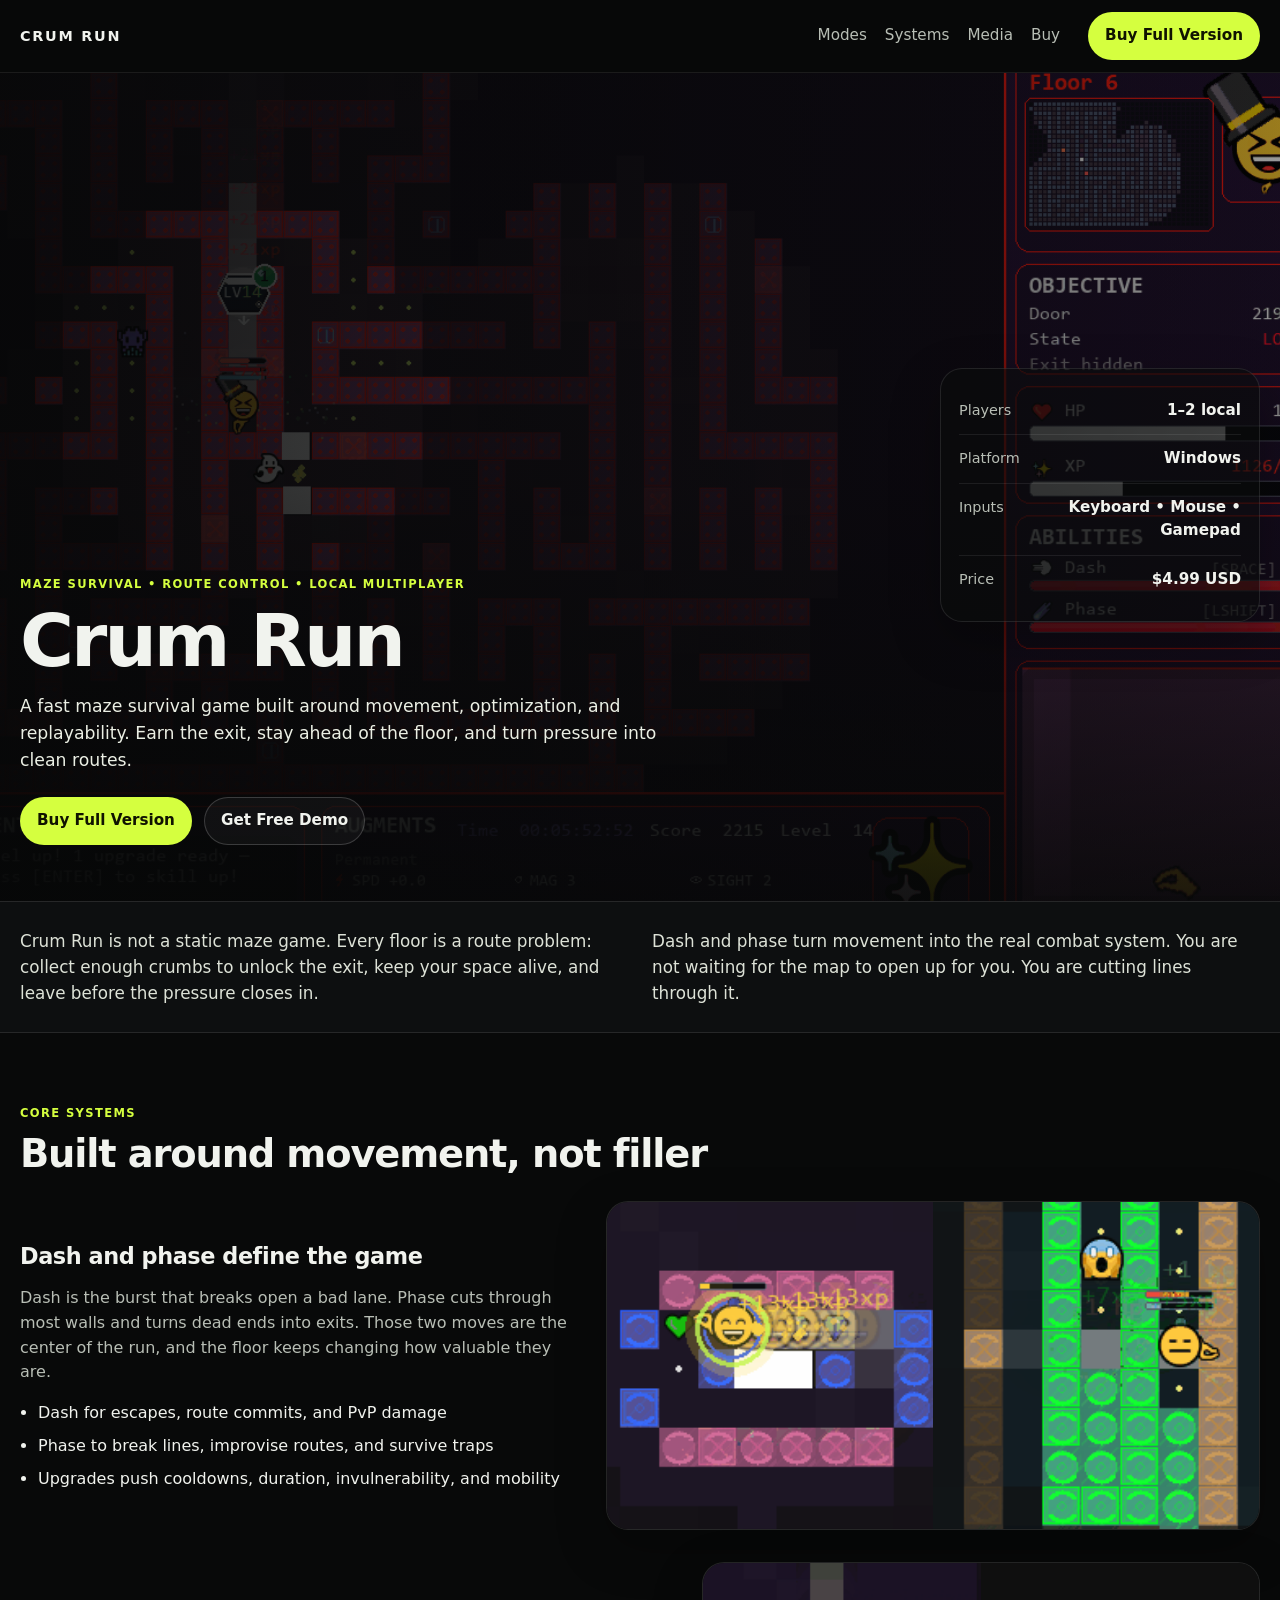
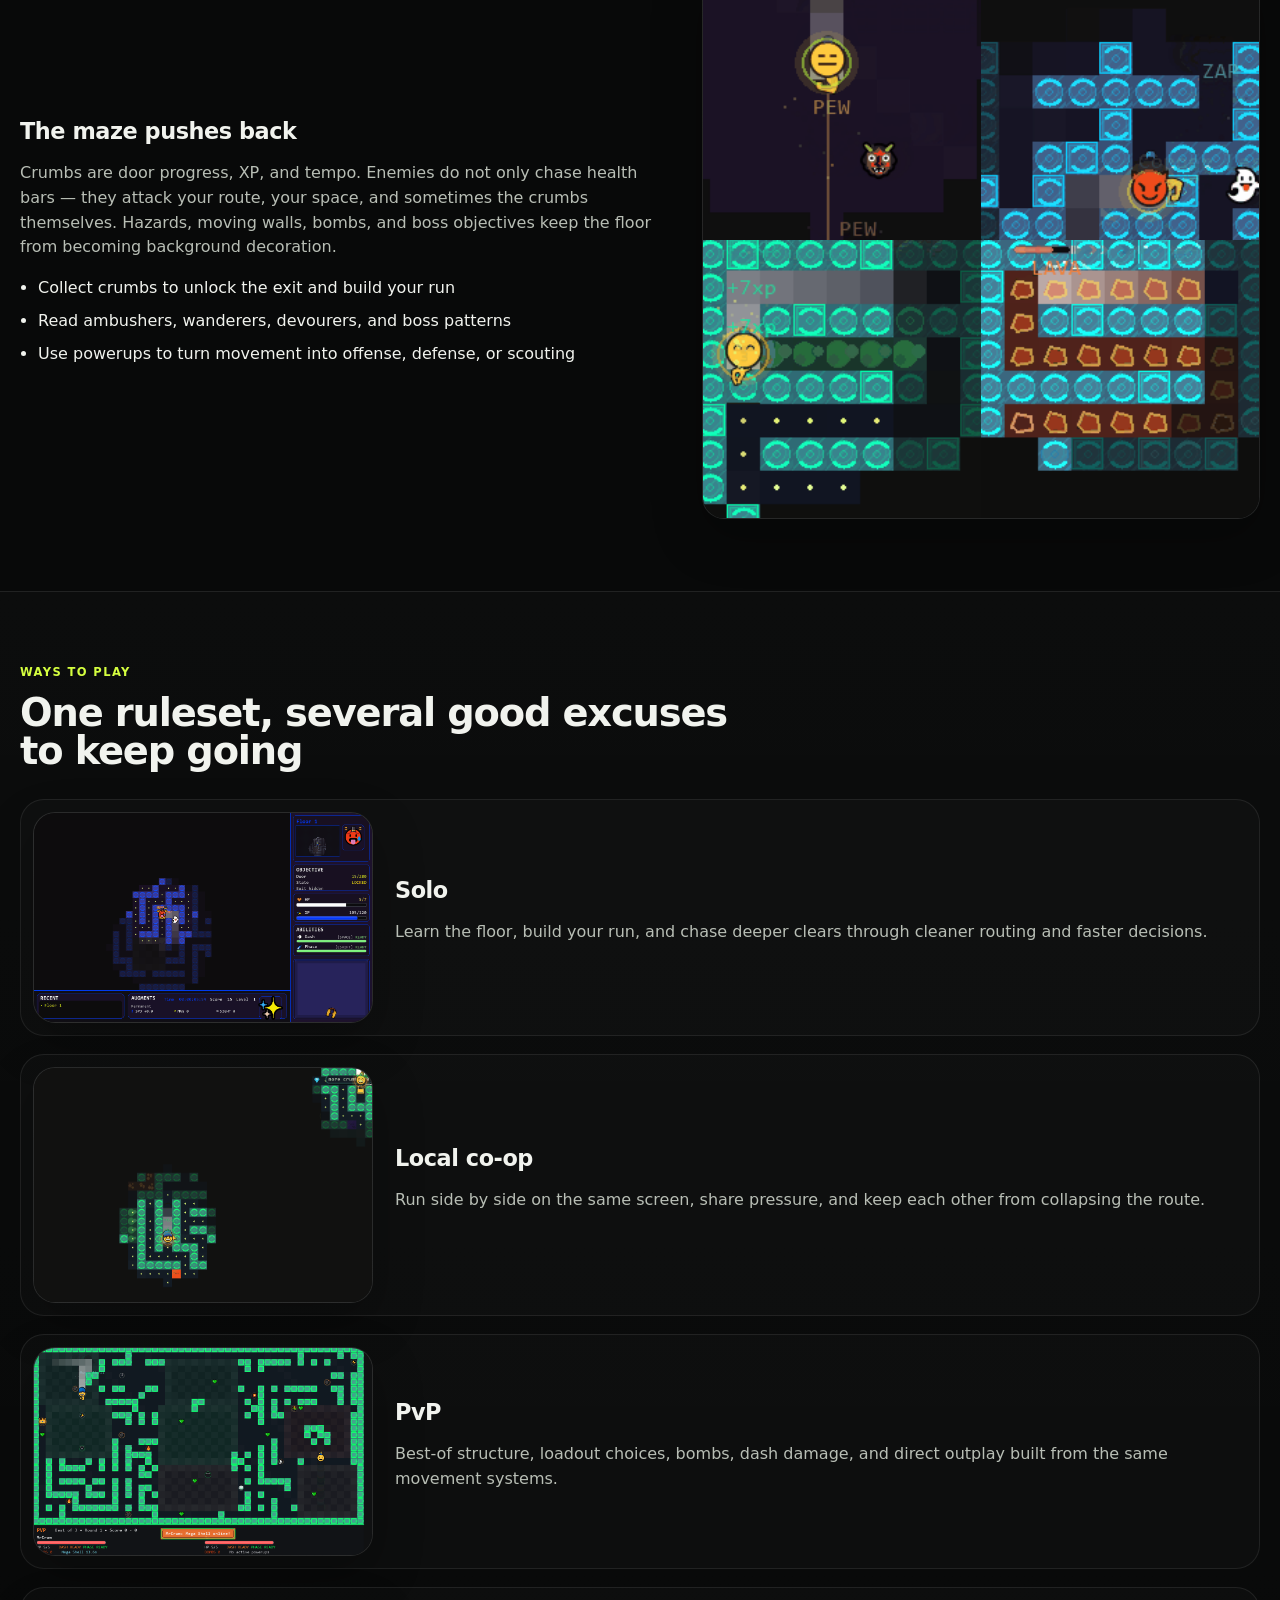
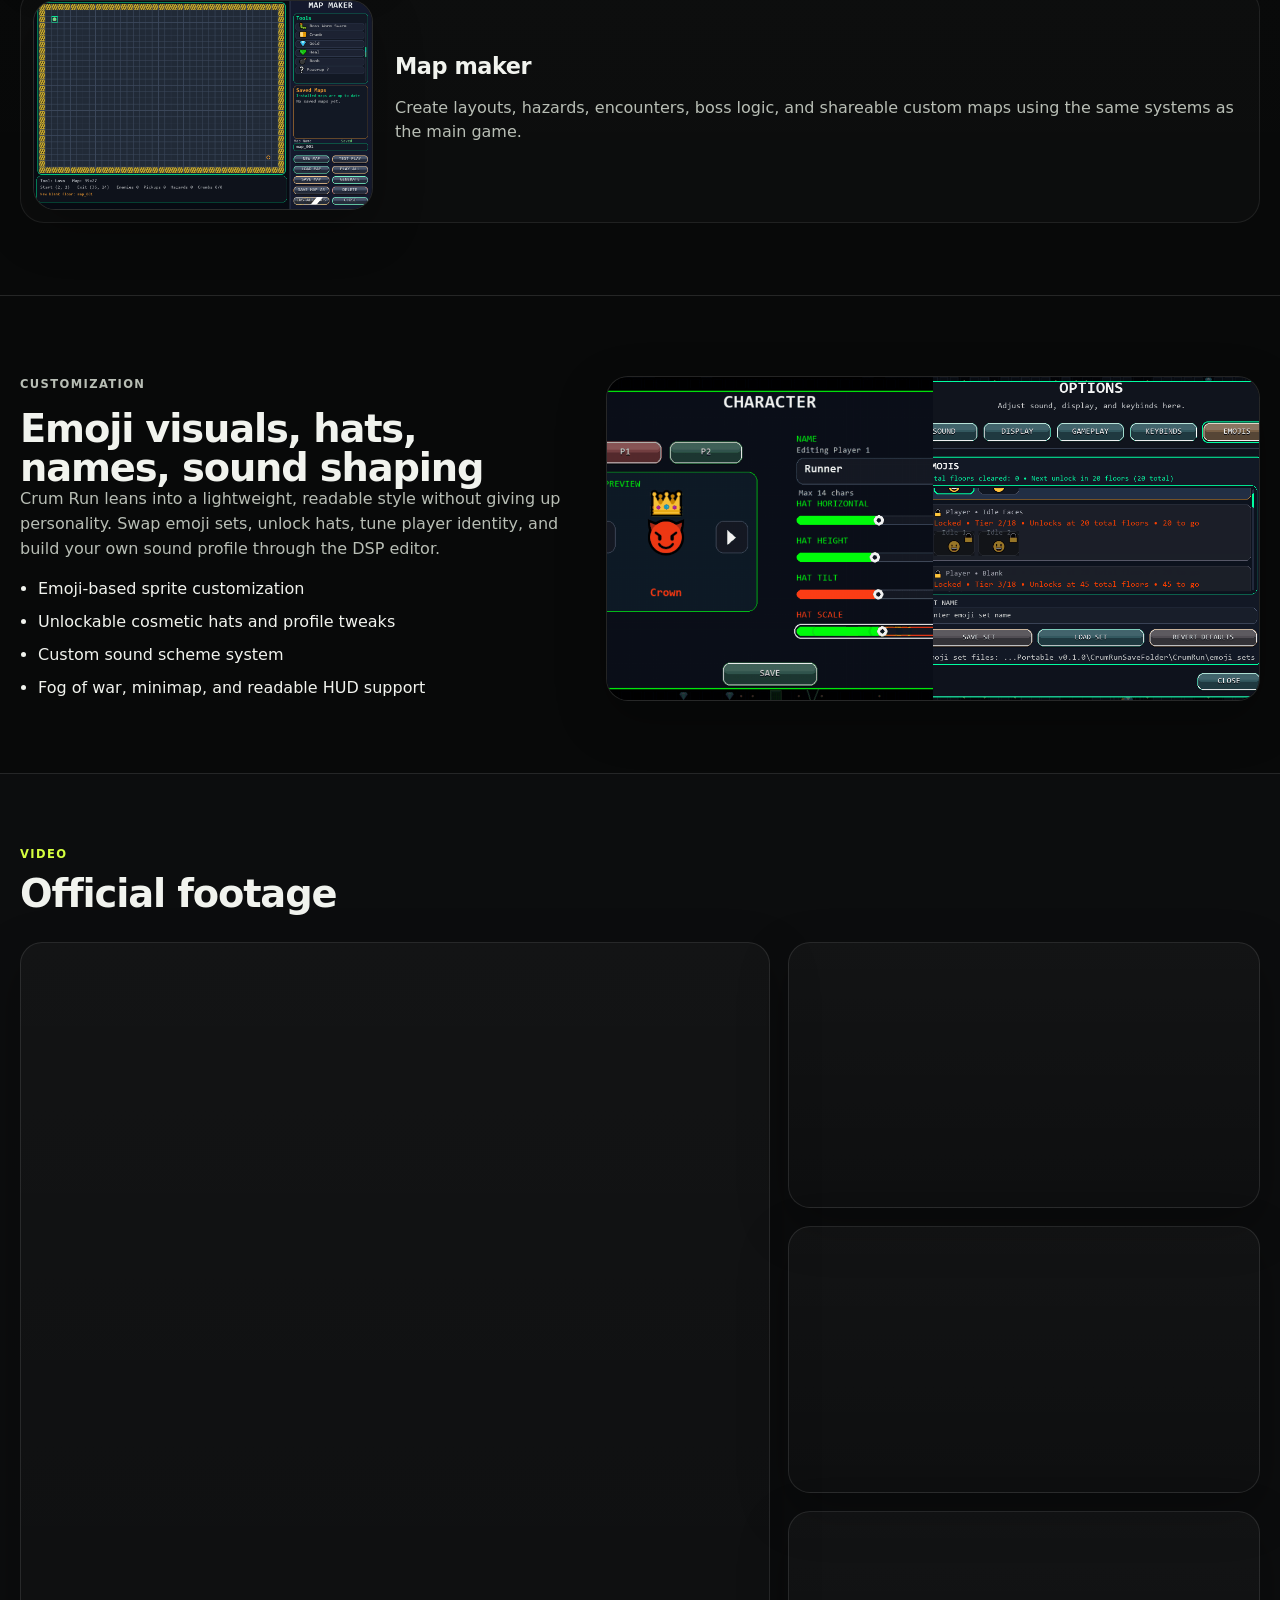
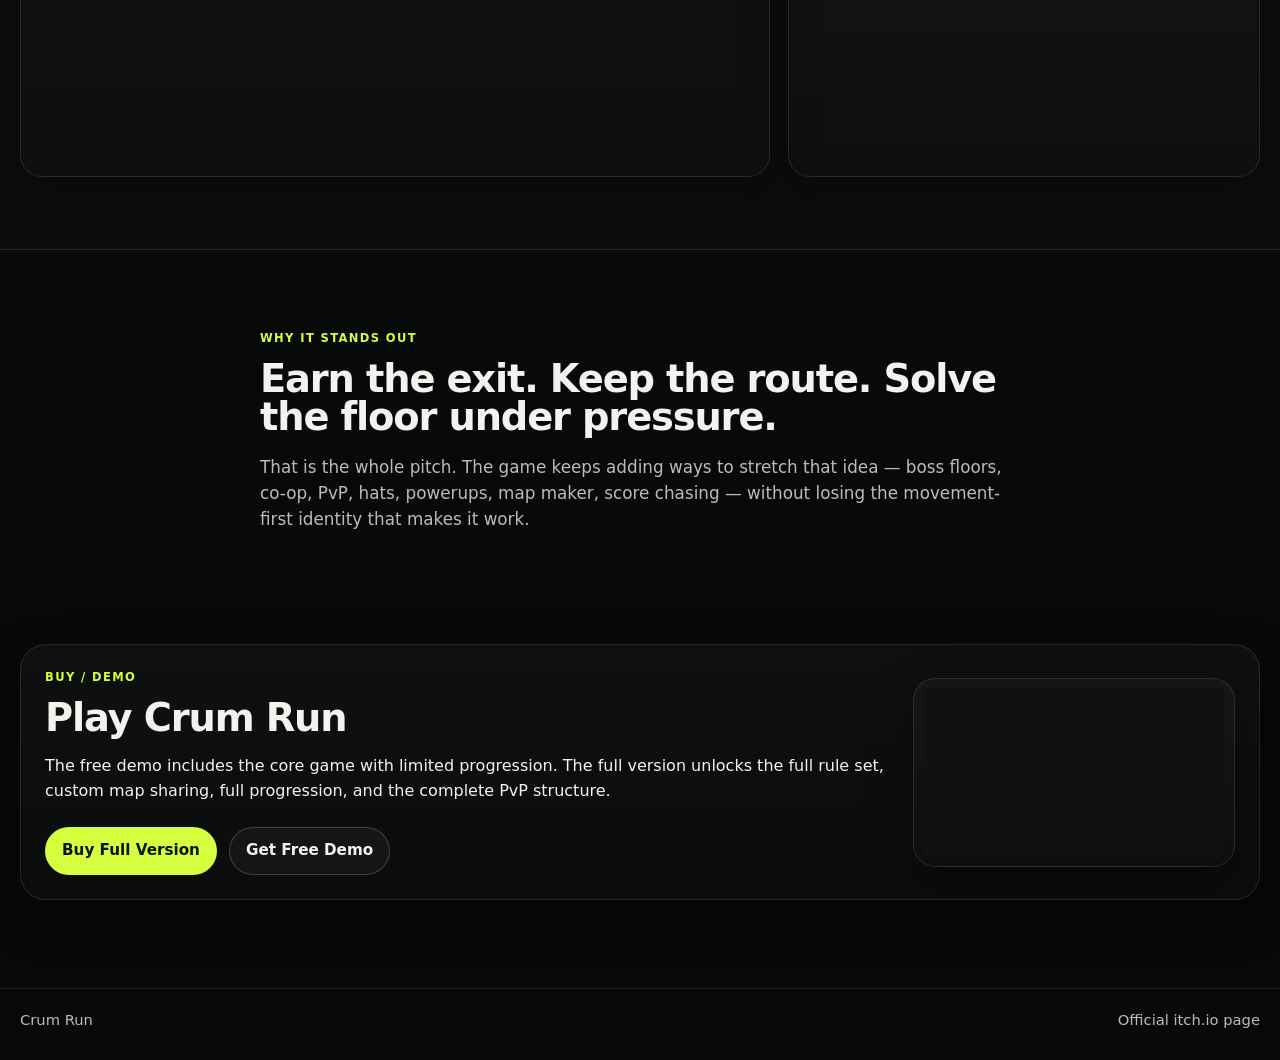
==== commit ab418647: "Add files via upload" ====
--- a/index.html
+++ b/index.html
@@ -1,233 +1,243 @@
 <!DOCTYPE html>
-<html lang="en" data-page="home">
+<html lang="en">
 <head>
-
-  <meta charset="UTF-8">
-  <meta name="viewport" content="width=device-width, initial-scale=1.0">
-  <meta name="theme-color" content="#0a1020">
-  <link rel="icon" href="assets/icon.png" type="image/png">
-  <link rel="apple-touch-icon" href="assets/icon.png">
-  <link rel="manifest" href="site.webmanifest">
-  <link rel="stylesheet" href="styles.css">
-
-  <title>Crum Run | Fast arcade maze action</title>
-  <meta name="description" content="Crum Run is a fast arcade maze game for Windows built around dash, phase, replayability, local co-op, local PvP, customization, and creator tools.">
-  <meta property="og:title" content="Crum Run | Fast arcade maze action">
-  <meta property="og:description" content="Dash, phase, solo, co-op, PvP, customization, and a free demo on itch.io.">
-  <meta property="og:image" content="https://koolclub.github.io/crum-run-site/assets/og-card.png">
-  <meta property="og:url" content="https://koolclub.github.io/crum-run-site/">
-  <meta name="twitter:card" content="summary_large_image">
-  <meta name="twitter:title" content="Crum Run | Fast arcade maze action">
-  <meta name="twitter:description" content="Dash, phase, solo, co-op, PvP, customization, and a free demo on itch.io.">
-  <meta name="twitter:image" content="https://koolclub.github.io/crum-run-site/assets/og-card.png">
-  <link rel="canonical" href="https://koolclub.github.io/crum-run-site/">
+  <meta charset="UTF-8" />
+  <meta name="viewport" content="width=device-width, initial-scale=1.0" />
+  <title>Crum Run</title>
+  <meta name="description" content="Crum Run is a fast maze survival game built around movement, route control, local co-op, PvP, and player-made maps." />
+  <link rel="preconnect" href="https://www.youtube.com" crossorigin>
+  <link rel="stylesheet" href="styles.css" />
 </head>
 <body>
+  <a class="skip-link" href="#main">Skip to content</a>
 
   <header class="site-header">
-    <a class="skip-link" href="#main">Skip to content</a>
-    <div class="shell nav-shell">
-      <a class="brand" href="index.html" aria-label="Crum Run home">
-        <img src="assets/icon.png" alt="Crum Run icon" width="56" height="56">
-        <span class="brand-copy"><strong>Crum Run</strong><small>Official site</small></span>
-      </a>
-      <button class="nav-toggle" type="button" aria-expanded="false" aria-controls="site-nav">Menu</button>
-      <nav id="site-nav" class="site-nav" aria-label="Primary">
-        <a data-page-link="home" href="index.html">Home</a>
-        <a data-page-link="features" href="features.html">Game</a>
-        <a data-page-link="media" href="media.html">Media</a>
-        <a data-page-link="faq" href="faq.html">FAQ</a>
-        <a class="button gold small" href="https://koolclub.itch.io/crum-run" target="_blank" rel="noopener noreferrer">Buy / Demo</a>
+    <div class="inner header-inner">
+      <a class="brand" href="#top">CRUM RUN</a>
+      <nav class="site-nav" aria-label="Primary">
+        <a href="#modes">Modes</a>
+        <a href="#systems">Systems</a>
+        <a href="#media">Media</a>
+        <a href="#buy">Buy</a>
       </nav>
+      <div class="header-cta">
+        <a class="btn btn-solid" href="https://koolclub.itch.io/crum-run" target="_blank" rel="noreferrer">Buy Full Version</a>
+      </div>
     </div>
   </header>
 
-<main id="main">
-  <section class="shell panel hero">
-    <div class="hero-copy">
-      <span class="kicker">Out now on Windows</span>
-      <h1>Fast arcade maze action with real couch chaos.</h1>
-      <p class="hero-lead">Crum Run is built around two things: movement and replayability. Dash through pressure, phase walls, outroute the maze, and keep adjusting as hazards, powerups, and bosses stack on top of the run.</p>
-      <div class="hero-actions">
-        <a class="button gold" href="https://koolclub.itch.io/crum-run" target="_blank" rel="noopener noreferrer">Buy full game</a>
-        <a class="button cyan" href="https://koolclub.itch.io/crum-run" target="_blank" rel="noopener noreferrer">Get free demo</a>
-        <a class="button ghost" href="media.html">Watch gameplay</a>
-      </div>
-      <ul class="pill-row" aria-label="Key store facts">
-        <li><strong>1–2 local</strong> players</li>
-        <li><strong>Dash + phase</strong> movement</li>
-        <li><strong>Solo / co-op / PvP</strong> modes</li>
-        <li><strong>Map maker</strong> and customization</li>
-      </ul>
-      <div class="accent-line"></div>
-      <p class="helper-text">No fake checkout flow here. The site sells the game, then itch.io handles the actual download and purchase.</p>
-    </div>
-    <div class="hero-art">
-      <div class="poster-frame"><img src="assets/media/hero-poster.png" alt="Crum Run poster art built from the game icon"></div>
-      <div class="score-strip">
-        <div class="score-box"><span>Price</span><strong>$4.99</strong></div>
-        <div class="score-box"><span>Platform</span><strong>Windows</strong></div>
-        <div class="score-box"><span>Input</span><strong>KB / Mouse / Pad</strong></div>
-        <div class="score-box"><span>Demo</span><strong>Free</strong></div>
-      </div>
-    </div>
-  </section>
-
-  <section class="shell">
-    <div class="section-head">
-      <div>
-        <span class="kicker cyan">Why it feels different</span>
-        <h2>Built around movement, not filler.</h2>
-      </div>
-    </div>
-    <div class="grid-4">
-      <article class="feature-panel">
-        <div class="feature-icon">⚡</div>
-        <h3>Dash</h3>
-        <p>Burst through pressure, cut corners, and turn movement into offense in PvP.</p>
-      </article>
-      <article class="feature-panel">
-        <div class="feature-icon cyan">🧱</div>
-        <h3>Phase</h3>
-        <p>Push through walls, extend routes, and combine it with dash for longer escapes.</p>
-      </article>
-      <article class="feature-panel">
-        <div class="feature-icon coral">🔥</div>
-        <h3>Hazards + powerups</h3>
-        <p>Goo, hot floors, lava, moving walls, shields, weapons, and more keep runs from going flat.</p>
-      </article>
-      <article class="feature-panel">
-        <div class="feature-icon cream">🧠</div>
-        <h3>Replayability</h3>
-        <p>Random pressure, endless progression, boss encounters, and route optimization keep the loop alive.</p>
-      </article>
-    </div>
-  </section>
-
-  <section class="shell story-grid">
-    <article class="story-card">
-      <span class="label">How you play</span>
-      <h2 style="margin-top:1rem">One game, three strong ways to play.</h2>
-      <div class="grid-3" style="margin-top:1rem">
-        <article class="mode-card">
-          <span class="label">Solo</span>
-          <h3 style="margin-top:1rem">Push deeper floors</h3>
-          <p>Clean routing, faster decisions, and harder runs as the maze escalates.</p>
+  <main id="main">
+    <section id="top" class="hero">
+      <div class="hero-media" aria-hidden="true"></div>
+      <div class="hero-shade"></div>
+      <div class="inner hero-inner">
+        <div class="hero-copy">
+          <p class="eyebrow">Maze survival • route control • local multiplayer</p>
+          <h1>Crum Run</h1>
+          <p class="hero-dek">
+            A fast maze survival game built around movement, optimization, and replayability.
+            Earn the exit, stay ahead of the floor, and turn pressure into clean routes.
+          </p>
+          <div class="cta-row">
+            <a class="btn btn-solid" href="https://koolclub.itch.io/crum-run" target="_blank" rel="noreferrer">Buy Full Version</a>
+            <a class="btn btn-ghost" href="https://koolclub.itch.io/crum-run" target="_blank" rel="noreferrer">Get Free Demo</a>
+          </div>
+        </div>
+        <aside class="hero-side" aria-label="Key details">
+          <div class="detail-line"><span>Players</span><strong>1–2 local</strong></div>
+          <div class="detail-line"><span>Platform</span><strong>Windows</strong></div>
+          <div class="detail-line"><span>Inputs</span><strong>Keyboard • Mouse • Gamepad</strong></div>
+          <div class="detail-line"><span>Price</span><strong>$4.99 USD</strong></div>
+        </aside>
+      </div>
+    </section>
+
+    <section class="intro-strip">
+      <div class="inner intro-grid">
+        <p>
+          Crum Run is not a static maze game. Every floor is a route problem: collect enough crumbs to unlock the exit,
+          keep your space alive, and leave before the pressure closes in.
+        </p>
+        <p>
+          Dash and phase turn movement into the real combat system. You are not waiting for the map to open up for you.
+          You are cutting lines through it.
+        </p>
+      </div>
+    </section>
+
+    <section id="systems" class="section section-systems">
+      <div class="inner">
+        <div class="section-head">
+          <p class="eyebrow">Core systems</p>
+          <h2>Built around movement, not filler</h2>
+        </div>
+
+        <article class="split feature-block reverse">
+          <div class="feature-copy">
+            <h3>Dash and phase define the game</h3>
+            <p>
+              Dash is the burst that breaks open a bad lane. Phase cuts through most walls and turns dead ends into exits.
+              Those two moves are the center of the run, and the floor keeps changing how valuable they are.
+            </p>
+            <ul class="lean-list">
+              <li>Dash for escapes, route commits, and PvP damage</li>
+              <li>Phase to break lines, improvise routes, and survive traps</li>
+              <li>Upgrades push cooldowns, duration, invulnerability, and mobility</li>
+            </ul>
+          </div>
+          <div class="feature-media duo">
+            <img src="media/dash-gameplay.gif" alt="Crum Run dash gameplay" loading="lazy" />
+            <img src="media/phase-gameplay.gif" alt="Crum Run phase gameplay" loading="lazy" />
+          </div>
         </article>
-        <article class="mode-card coop">
-          <span class="label">Co-op</span>
-          <h3 style="margin-top:1rem">Same-screen teamwork</h3>
-          <p>Old-school side-by-side play with shared pressure and shared consequences.</p>
+
+        <article class="split feature-block">
+          <div class="feature-copy">
+            <h3>The maze pushes back</h3>
+            <p>
+              Crumbs are door progress, XP, and tempo. Enemies do not only chase health bars — they attack your route,
+              your space, and sometimes the crumbs themselves. Hazards, moving walls, bombs, and boss objectives keep the
+              floor from becoming background decoration.
+            </p>
+            <ul class="lean-list">
+              <li>Collect crumbs to unlock the exit and build your run</li>
+              <li>Read ambushers, wanderers, devourers, and boss patterns</li>
+              <li>Use powerups to turn movement into offense, defense, or scouting</li>
+            </ul>
+          </div>
+          <div class="feature-media collage-four">
+            <img src="media/powerups.gif" alt="Crum Run powerups gameplay" loading="lazy" />
+            <img src="media/weapon-powerups.gif" alt="Crum Run weapon powerups gameplay" loading="lazy" />
+            <img src="media/obstacles.gif" alt="Crum Run obstacle gameplay" loading="lazy" />
+            <img src="media/lava-moving-walls.gif" alt="Crum Run lava and moving wall gameplay" loading="lazy" />
+          </div>
         </article>
-        <article class="mode-card pvp">
-          <span class="label">PvP</span>
-          <h3 style="margin-top:1rem">Local head-to-head</h3>
-          <p>Dash damage, random upgrade picks, and generated maps keep the rounds tense.</p>
-        </article>
-      </div>
-    </article>
-    <article class="story-card">
-      <span class="label">Creator tools</span>
-      <h2 style="margin-top:1rem">More than a score chase.</h2>
-      <p>Map maker, hats, custom sound settings, and emoji-based visuals push the game past a basic arcade loop.</p>
-      <div class="quick-links">
-        <a href="features.html#tools">Map maker</a>
-        <a href="features.html#tools">Emoji sprites</a>
-        <a href="features.html#tools">Hats</a>
-        <a href="features.html#tools">DSP sound tools</a>
-      </div>
-      <div class="poster-frame" style="margin-top:1rem"><img src="assets/media/creator-poster.png" alt="Crum Run creator tools poster art"></div>
-    </article>
-  </section>
-
-  <section class="shell panel media-callout">
-    <div>
-      <span class="kicker coral">Gameplay</span>
-      <h2 style="margin-top:1rem">Actual footage, not broken GIFs.</h2>
-      <p>The media page now leans on the channel and the store page instead of hotlinking a pile of fragile images. That keeps the site cleaner and avoids the broken-gallery problem.</p>
-      <div class="hero-actions">
-        <a class="button coral" href="media.html">Open media</a>
-        <a class="button ghost" href="https://www.youtube.com/@Crum_Run" target="_blank" rel="noopener noreferrer">Open channel</a>
-      </div>
-    </div>
-    <div class="poster-frame"><img src="assets/media/modes-poster.png" alt="Crum Run modes poster art"></div>
-  </section>
-
-  <section class="shell">
-    <div class="section-head">
-      <div>
-        <span class="kicker">Buy / demo</span>
-        <h2>Try the demo first, then unlock everything on itch.io.</h2>
-      </div>
-    </div>
-    <div class="compare-grid">
-      <article class="compare-card">
-        <span class="label">Demo</span>
-        <h3 style="margin-top:1rem">Free now</h3>
-        <ul class="list-tight">
-          <li>Core gameplay loop is playable</li>
-          <li>Run ends at floor 11</li>
-          <li>Some customization and export tools stay locked</li>
-          <li>PvP is reduced compared with the full version</li>
-        </ul>
-      </article>
-      <article class="compare-card">
-        <span class="label">Full game</span>
-        <h3 style="margin-top:1rem">Everything unlocked</h3>
-        <ul class="list-tight">
-          <li>Unlimited floor and level progress</li>
-          <li>Map saving, loading, and sharing</li>
-          <li>DSP save/load and emoji-set save/load</li>
-          <li>Full PvP and the complete customization set</li>
-        </ul>
-      </article>
-    </div>
-    <div class="store-card" style="margin-top:1rem">
-      <span class="kicker cyan">Official store module</span>
-      <h2 style="margin-top:1rem">Buy or download on itch.io</h2>
-      <p>This stays on the page as the real store module. Payment and files stay on itch.</p>
-      <div class="store-embed">
-        <iframe title="Crum Run itch.io embed" frameborder="0" src="https://itch.io/embed/4364375" loading="lazy"><a href="https://koolclub.itch.io/crum-run">Crum Run by KoolClub</a></iframe>
-      </div>
-    </div>
-  </section>
-
-  <section class="shell final-cta panel">
-    <span class="kicker gold">Ready to play</span>
-    <h2 style="margin-top:1rem">Start with the demo or go straight to the full game.</h2>
-    <div class="hero-actions center" style="justify-content:center; margin-top:1rem">
-      <a class="button gold" href="https://koolclub.itch.io/crum-run" target="_blank" rel="noopener noreferrer">Open itch.io</a>
-      <a class="button cyan" href="media.html">Watch gameplay</a>
-      <a class="button ghost" href="faq.html">Read FAQ</a>
-    </div>
-  </section>
-</main>
+      </div>
+    </section>
+
+    <section id="modes" class="section section-modes">
+      <div class="inner">
+        <div class="section-head">
+          <p class="eyebrow">Ways to play</p>
+          <h2>One ruleset, several good excuses to keep going</h2>
+        </div>
+
+        <div class="mode-stack">
+          <article class="mode-row">
+            <div class="mode-media"><img src="media/solo-mode.gif" alt="Crum Run solo mode" loading="lazy" /></div>
+            <div class="mode-copy">
+              <h3>Solo</h3>
+              <p>Learn the floor, build your run, and chase deeper clears through cleaner routing and faster decisions.</p>
+            </div>
+          </article>
+
+          <article class="mode-row">
+            <div class="mode-media"><img src="media/coop-mode.gif" alt="Crum Run local co-op" loading="lazy" /></div>
+            <div class="mode-copy">
+              <h3>Local co-op</h3>
+              <p>Run side by side on the same screen, share pressure, and keep each other from collapsing the route.</p>
+            </div>
+          </article>
+
+          <article class="mode-row">
+            <div class="mode-media"><img src="media/pvp-mode.gif" alt="Crum Run PvP" loading="lazy" /></div>
+            <div class="mode-copy">
+              <h3>PvP</h3>
+              <p>Best-of structure, loadout choices, bombs, dash damage, and direct outplay built from the same movement systems.</p>
+            </div>
+          </article>
+
+          <article class="mode-row">
+            <div class="mode-media"><img src="media/map-maker.gif" alt="Crum Run map maker" loading="lazy" /></div>
+            <div class="mode-copy">
+              <h3>Map maker</h3>
+              <p>Create layouts, hazards, encounters, boss logic, and shareable custom maps using the same systems as the main game.</p>
+            </div>
+          </article>
+        </div>
+      </div>
+    </section>
+
+    <section class="section section-customize">
+      <div class="inner split customize-block reverse">
+        <div class="feature-copy">
+          <p class="eyebrow">Customization</p>
+          <h2>Emoji visuals, hats, names, sound shaping</h2>
+          <p>
+            Crum Run leans into a lightweight, readable style without giving up personality. Swap emoji sets, unlock hats,
+            tune player identity, and build your own sound profile through the DSP editor.
+          </p>
+          <ul class="lean-list">
+            <li>Emoji-based sprite customization</li>
+            <li>Unlockable cosmetic hats and profile tweaks</li>
+            <li>Custom sound scheme system</li>
+            <li>Fog of war, minimap, and readable HUD support</li>
+          </ul>
+        </div>
+        <div class="feature-media duo tall">
+          <img src="media/character-customization.gif" alt="Crum Run character customization" loading="lazy" />
+          <img src="media/emoji-system.gif" alt="Crum Run custom emoji system" loading="lazy" />
+        </div>
+      </div>
+    </section>
+
+    <section id="media" class="section section-media">
+      <div class="inner">
+        <div class="section-head">
+          <p class="eyebrow">Video</p>
+          <h2>Official footage</h2>
+        </div>
+
+        <div class="video-layout">
+          <div class="video-lead video-frame">
+            <iframe src="https://www.youtube.com/embed/bdbl07Prevo" title="Welcome To Crum Run" loading="lazy" allow="accelerometer; autoplay; clipboard-write; encrypted-media; gyroscope; picture-in-picture; web-share" allowfullscreen></iframe>
+          </div>
+          <div class="video-side">
+            <div class="video-frame"><iframe src="https://www.youtube.com/embed/wjpb4yXBS38" title="Crum Run Floor 1" loading="lazy" allow="accelerometer; autoplay; clipboard-write; encrypted-media; gyroscope; picture-in-picture; web-share" allowfullscreen></iframe></div>
+            <div class="video-frame"><iframe src="https://www.youtube.com/embed/hOTFfuLOyqg" title="Crum Run Floor 2" loading="lazy" allow="accelerometer; autoplay; clipboard-write; encrypted-media; gyroscope; picture-in-picture; web-share" allowfullscreen></iframe></div>
+            <div class="video-frame"><iframe src="https://www.youtube.com/embed/xTiLSvHAlHE" title="Crum Run Floor 3" loading="lazy" allow="accelerometer; autoplay; clipboard-write; encrypted-media; gyroscope; picture-in-picture; web-share" allowfullscreen></iframe></div>
+          </div>
+        </div>
+      </div>
+    </section>
+
+    <section class="section section-proof">
+      <div class="inner proof-copy">
+        <p class="eyebrow">Why it stands out</p>
+        <h2>Earn the exit. Keep the route. Solve the floor under pressure.</h2>
+        <p>
+          That is the whole pitch. The game keeps adding ways to stretch that idea — boss floors, co-op, PvP, hats,
+          powerups, map maker, score chasing — without losing the movement-first identity that makes it work.
+        </p>
+      </div>
+    </section>
+
+    <section id="buy" class="section section-buy">
+      <div class="inner buy-wrap">
+        <div class="buy-copy">
+          <p class="eyebrow">Buy / demo</p>
+          <h2>Play Crum Run</h2>
+          <p>
+            The free demo includes the core game with limited progression. The full version unlocks the full rule set,
+            custom map sharing, full progression, and the complete PvP structure.
+          </p>
+          <div class="cta-row">
+            <a class="btn btn-solid" href="https://koolclub.itch.io/crum-run" target="_blank" rel="noreferrer">Buy Full Version</a>
+            <a class="btn btn-ghost" href="https://koolclub.itch.io/crum-run" target="_blank" rel="noreferrer">Get Free Demo</a>
+          </div>
+        </div>
+        <div class="itch-embed-wrap">
+          <iframe frameborder="0" src="https://itch.io/embed/4364375" width="552" height="167" title="Crum Run itch.io embed"><a href="https://koolclub.itch.io/crum-run">Crum Run by KoolClub</a></iframe>
+        </div>
+      </div>
+    </section>
+  </main>
 
   <footer class="site-footer">
-    <div class="shell footer-shell panel">
-      <div>
-        <span class="kicker">Crum Run</span>
-        <h2 style="margin-top:1rem">Fast arcade maze action with room to make it your own.</h2>
-        <p>Play solo, run couch co-op, fight it out in local PvP, then go back and build stranger maps, sound setups, and emoji looks.</p>
-      </div>
-      <div>
-        <div class="footer-links">
-          <a href="index.html">Home</a>
-          <a href="features.html">Game</a>
-          <a href="media.html">Media</a>
-          <a href="faq.html">FAQ</a>
-          <a href="https://koolclub.itch.io/crum-run" target="_blank" rel="noopener noreferrer">itch.io</a>
-          <a href="https://www.youtube.com/@Crum_Run" target="_blank" rel="noopener noreferrer">YouTube</a>
-        </div>
-        <p class="tiny" style="margin-top:1rem">Windows release • 1–2 local players • keyboard, mouse, or gamepad</p>
-      </div>
+    <div class="inner footer-inner">
+      <p>Crum Run</p>
+      <p><a href="https://koolclub.itch.io/crum-run" target="_blank" rel="noreferrer">Official itch.io page</a></p>
     </div>
   </footer>
-  <div class="sticky-cta" aria-label="Quick buy or demo links">
-    <a class="button gold" href="https://koolclub.itch.io/crum-run" target="_blank" rel="noopener noreferrer">Open itch.io</a>
-    <a class="button cyan" href="media.html">Watch gameplay</a>
-  </div>
-  <script src="script.js"></script>
-
 </body>
 </html>
--- a/styles.css
+++ b/styles.css
@@ -1,395 +1,466 @@
 
-:root{
-  --bg:#0a1020;
-  --bg-deep:#060a14;
-  --ink:#f4efe2;
-  --muted:#d7d6cf;
-  --gold:#f5c63c;
-  --gold-deep:#b78608;
-  --cyan:#58d4ff;
-  --coral:#ff7354;
-  --cream:#fff4c9;
-  --slate:#1b2233;
-  --panel:#0d1528;
-  --panel-2:#111b31;
-  --line:#243250;
-  --black:#05070d;
-  --shadow:8px 8px 0 rgba(0,0,0,.75);
-  --shadow-soft:0 28px 48px rgba(0,0,0,.35);
-  --radius:26px;
-  --radius-sm:18px;
-  --shell:min(1220px, calc(100% - 1.4rem));
-}
-
-*{box-sizing:border-box}
-html{scroll-behavior:smooth}
-body{
-  margin:0;
-  color:var(--ink);
+:root {
+  --bg: #080909;
+  --panel: #111314;
+  --panel-2: #17191b;
+  --text: #f1f3ee;
+  --muted: #b8beb5;
+  --lime: #d5ff3f;
+  --acid: #a3ff1a;
+  --line: rgba(255,255,255,.10);
+  --shadow: 0 18px 50px rgba(0,0,0,.28);
+  --radius: 22px;
+  --max: 1240px;
+}
+
+* { box-sizing: border-box; }
+html { scroll-behavior: smooth; }
+body {
+  margin: 0;
+  background: var(--bg);
+  color: var(--text);
+  font: 400 16px/1.55 Inter, ui-sans-serif, system-ui, -apple-system, BlinkMacSystemFont, "Segoe UI", sans-serif;
+}
+img { display: block; width: 100%; height: auto; }
+a { color: inherit; }
+iframe { display: block; width: 100%; }
+
+.skip-link {
+  position: absolute;
+  left: -9999px;
+}
+.skip-link:focus {
+  left: 16px;
+  top: 16px;
+  z-index: 999;
+  padding: 10px 14px;
+  border-radius: 12px;
+  background: #fff;
+  color: #000;
+}
+
+.inner {
+  width: min(calc(100% - 32px), var(--max));
+  margin: 0 auto;
+}
+
+.site-header {
+  position: sticky;
+  top: 0;
+  z-index: 30;
+  backdrop-filter: blur(16px);
+  background: rgba(8, 9, 9, .82);
+  border-bottom: 1px solid rgba(255,255,255,.08);
+}
+
+.header-inner {
+  min-height: 72px;
+  display: flex;
+  align-items: center;
+  gap: 20px;
+}
+
+.brand {
+  font-weight: 800;
+  text-decoration: none;
+  letter-spacing: .12em;
+  text-transform: uppercase;
+  font-size: .9rem;
+  white-space: nowrap;
+}
+
+.site-nav {
+  display: flex;
+  gap: 18px;
+  margin-left: auto;
+}
+.site-nav a {
+  text-decoration: none;
+  color: var(--muted);
+  font-size: .95rem;
+}
+.site-nav a:hover,
+.site-nav a:focus-visible {
+  color: var(--text);
+}
+.header-cta { margin-left: 8px; }
+
+.btn {
+  display: inline-flex;
+  align-items: center;
+  justify-content: center;
+  min-height: 44px;
+  padding: 11px 16px;
+  border-radius: 999px;
+  border: 1px solid transparent;
+  text-decoration: none;
+  font-weight: 700;
+  font-size: .95rem;
+  transition: transform .18s ease, border-color .18s ease, background-color .18s ease;
+}
+.btn:hover,
+.btn:focus-visible {
+  transform: translateY(-1px);
+}
+.btn-solid {
+  background: var(--lime);
+  color: #101300;
+}
+.btn-ghost {
+  border-color: rgba(255,255,255,.18);
+  background: rgba(255,255,255,.04);
+  color: var(--text);
+}
+
+.hero {
+  position: relative;
+  min-height: calc(100vh - 72px);
+  overflow: clip;
+  display: flex;
+  align-items: stretch;
+}
+.hero-media,
+.hero-shade {
+  position: absolute;
+  inset: 0;
+}
+.hero-media {
+  background-image: url('media/hero-background.gif');
+  background-size: cover;
+  background-position: center;
+  transform: scale(1.06);
+  filter: saturate(1.1) contrast(1.05);
+}
+.hero-shade {
   background:
-    radial-gradient(circle at 12% 18%, rgba(88,212,255,.18), transparent 22%),
-    radial-gradient(circle at 82% 14%, rgba(255,115,84,.16), transparent 22%),
-    radial-gradient(circle at 50% 80%, rgba(245,198,60,.14), transparent 24%),
-    linear-gradient(180deg, #08101f 0%, #091121 35%, #060a14 100%);
-  font-family: Inter, system-ui, -apple-system, "Segoe UI", sans-serif;
-  min-height:100vh;
-}
-body::before{
-  content:"";
-  position:fixed; inset:0; pointer-events:none; opacity:.6;
-  background-image:
-    linear-gradient(rgba(36,50,80,.6) 3px, transparent 3px),
-    linear-gradient(90deg, rgba(36,50,80,.55) 3px, transparent 3px);
-  background-size:64px 64px;
-  mask-image:linear-gradient(180deg, rgba(0,0,0,.95), rgba(0,0,0,.75) 65%, transparent 100%);
-}
-a{color:inherit; text-decoration:none}
-img,iframe{display:block; max-width:100%}
-button{font:inherit}
-
-.skip-link{
-  position:absolute; left:1rem; top:-3rem; z-index:100;
-  background:#fff; color:#000; padding:.75rem 1rem; border-radius:14px; font-weight:700;
-}
-.skip-link:focus{top:1rem}
-
-.shell{width:var(--shell); margin:0 auto}
-.site-header{
-  position:sticky; top:0; z-index:70;
-  background:rgba(5,7,13,.88);
-  border-bottom:4px solid #000;
-  box-shadow:0 14px 20px rgba(0,0,0,.22);
-}
-.nav-shell{
-  min-height:86px; display:flex; align-items:center; justify-content:space-between; gap:1rem;
-}
-.brand{display:flex; align-items:center; gap:.9rem; min-width:0}
-.brand img{
-  width:56px; height:56px; border-radius:18px; object-fit:cover;
-  border:3px solid var(--gold);
-  background:#111;
-  box-shadow:4px 4px 0 #000;
-}
-.brand-copy{display:grid; gap:.08rem}
-.brand-copy strong{
-  font-family: "Arial Black", Impact, system-ui, sans-serif;
-  text-transform:uppercase; letter-spacing:.02em; font-size:1.2rem; line-height:1;
-}
-.brand-copy small{color:var(--cream); opacity:.85}
-
-.site-nav{display:flex; align-items:center; gap:.35rem; flex-wrap:wrap}
-.site-nav a{
-  padding:.85rem 1rem;
-  border-radius:999px;
-  color:var(--cream);
-  font-weight:800;
-}
-.site-nav a:hover,.site-nav a:focus-visible,.site-nav a.active{
-  background:var(--panel-2);
-  outline:3px solid var(--gold);
-  outline-offset:-3px;
-}
-.nav-toggle{
-  display:none;
-  border:3px solid #000;
-  background:var(--gold);
-  color:#07111d;
-  padding:.72rem .95rem;
-  border-radius:18px;
-  font-weight:900;
-  box-shadow:4px 4px 0 #000;
-}
-
-main{padding:1.1rem 0 5rem}
-section{margin-top:1.1rem}
-.panel{
-  background:linear-gradient(180deg, rgba(15,24,43,.96), rgba(10,16,31,.96));
-  border:4px solid #000;
-  border-radius:var(--radius);
-  box-shadow:var(--shadow-soft);
-  position:relative;
-  overflow:hidden;
-}
-.panel::after{
-  content:"";
-  position:absolute; inset:14px; border:2px solid rgba(88,212,255,.25);
-  border-radius:calc(var(--radius) - 10px); pointer-events:none;
-}
-
-.hero{
-  display:grid; grid-template-columns: minmax(0,1.05fr) minmax(420px,.95fr);
-  gap:1rem; align-items:stretch;
-}
-.hero-copy,.hero-art,.content-panel,.store-card,.video-card,.stat-card,.mode-card,.tool-card,.faq-item,.spec-card,.compare-card,.media-callout,.story-card,.feature-panel{
-  padding:1.3rem;
-}
-.hero-copy{
-  min-height:100%;
-}
-.kicker{
-  display:inline-flex; align-items:center; gap:.6rem;
-  background:var(--gold);
-  color:#081020;
-  padding:.5rem .85rem;
-  border-radius:999px;
-  border:3px solid #000;
-  font-weight:900;
-  text-transform:uppercase;
-  letter-spacing:.06em;
-  box-shadow:4px 4px 0 #000;
-}
-.kicker.cyan{background:var(--cyan)}
-.kicker.coral{background:var(--coral)}
-h1,h2,h3{
-  margin:0;
-  font-family:"Arial Black", Impact, system-ui, sans-serif;
-  line-height:.98;
-  text-transform:uppercase;
-}
-h1{font-size:clamp(2.8rem, 6vw, 5.8rem); margin-top:1rem; max-width:9.2ch}
-h2{font-size:clamp(1.8rem, 3vw, 3.2rem)}
-h3{font-size:1.28rem}
-p,li,summary{line-height:1.6; color:var(--muted)}
-.hero-lead{font-size:1.15rem; max-width:60ch; color:#f7f0de}
-.hero-actions,.pill-row,.quick-links{
-  display:flex; flex-wrap:wrap; gap:.75rem;
-}
-.hero-actions{margin-top:1.2rem}
-.button{
-  display:inline-flex; align-items:center; justify-content:center;
-  min-height:54px;
-  padding:.9rem 1.2rem;
-  border-radius:18px;
-  border:3px solid #000;
-  font-weight:900;
-  text-transform:uppercase;
-  letter-spacing:.02em;
-  box-shadow:4px 4px 0 #000;
-  transition:transform .12s ease, translate .12s ease;
-}
-.button:hover,.button:focus-visible{transform:translate(-1px,-1px)}
-.button.gold{background:var(--gold); color:#07111d}
-.button.cyan{background:var(--cyan); color:#07111d}
-.button.coral{background:var(--coral); color:#07111d}
-.button.ghost{background:#121a2d; color:var(--ink)}
-.button.light{background:var(--cream); color:#07111d}
-.button.small{min-height:48px; padding:.8rem 1rem; font-size:.95rem}
-
-.pill-row{margin:1.2rem 0 0; padding:0; list-style:none}
-.pill-row li{
-  background:var(--panel-2);
-  border:3px solid #000;
-  border-radius:999px;
-  box-shadow:4px 4px 0 #000;
-  padding:.65rem .9rem;
-  font-weight:800;
-  color:var(--cream);
-}
-.pill-row li strong{color:var(--gold)}
-.hero-art{
-  display:grid; gap:.8rem;
-  align-content:start;
-}
-.poster-frame{
-  background:#0c152b;
-  border:4px solid #000;
-  border-radius:24px;
-  overflow:hidden;
-  box-shadow:var(--shadow);
-}
-.poster-frame img{width:100%; height:auto}
-.score-strip{
-  display:grid; grid-template-columns:repeat(4, minmax(0,1fr)); gap:.8rem;
-}
-.score-box{
-  background:#11182b;
-  border:3px solid #000;
-  border-radius:20px;
-  padding:.95rem .9rem;
-  box-shadow:4px 4px 0 #000;
-}
-.score-box span{
-  display:block;
-  font-size:.75rem;
-  color:var(--cream);
-  opacity:.85;
-  text-transform:uppercase;
-  letter-spacing:.07em;
-}
-.score-box strong{
-  display:block; margin-top:.3rem;
-  font-family:"Arial Black", Impact, system-ui, sans-serif;
-  font-size:1.05rem;
-  color:var(--gold);
-  text-transform:uppercase;
-}
-
-.grid-3,.grid-4,.split,.video-grid,.faq-grid,.compare-grid,.spec-grid,.story-grid,.tool-grid{
-  display:grid;
-  gap:1rem;
-}
-.grid-3{grid-template-columns:repeat(3, minmax(0,1fr))}
-.grid-4{grid-template-columns:repeat(4, minmax(0,1fr))}
-.split{grid-template-columns:1fr 1fr}
-.video-grid{grid-template-columns:repeat(2, minmax(0,1fr))}
-.faq-grid{grid-template-columns:1fr}
-.compare-grid{grid-template-columns:repeat(2, minmax(0,1fr))}
-.spec-grid{grid-template-columns:repeat(3, minmax(0,1fr))}
-.story-grid{grid-template-columns:1.1fr .9fr}
-.tool-grid{grid-template-columns:repeat(2, minmax(0,1fr))}
-
-.section-head{
-  display:flex; align-items:end; justify-content:space-between; gap:1rem;
-  margin:0 0 1rem;
-}
-.section-head p{margin:.8rem 0 0}
-.feature-panel,.stat-card,.mode-card,.tool-card,.store-card,.video-card,.compare-card,.faq-item,.spec-card,.media-callout,.story-card{
-  background:linear-gradient(180deg, rgba(17,27,49,.98), rgba(11,18,33,.98));
-  border:4px solid #000;
-  border-radius:26px;
-  box-shadow:var(--shadow);
-  position:relative;
-  overflow:hidden;
-}
-.feature-panel::before,.stat-card::before,.mode-card::before,.tool-card::before,.store-card::before,.video-card::before,.compare-card::before,.faq-item::before,.spec-card::before,.media-callout::before,.story-card::before{
-  content:"";
-  position:absolute; inset:12px; border-radius:16px; border:2px solid rgba(245,198,60,.18); pointer-events:none;
-}
-.feature-panel h3,.stat-card h3,.mode-card h3,.tool-card h3,.compare-card h3,.spec-card h3{margin-bottom:.5rem}
-.feature-icon{
-  width:56px; height:56px; border-radius:18px; margin-bottom:1rem;
-  display:grid; place-items:center; font-size:1.6rem;
-  background:var(--gold); color:#081020; border:3px solid #000; box-shadow:4px 4px 0 #000;
-}
-.feature-icon.cyan{background:var(--cyan)}
-.feature-icon.coral{background:var(--coral)}
-.feature-icon.cream{background:var(--cream)}
-.mode-card .label, .tool-card .label, .compare-card .label, .story-card .label{
-  display:inline-flex; align-items:center;
-  background:var(--cyan); color:#07111d;
-  border:3px solid #000; border-radius:999px; padding:.45rem .75rem; font-weight:900; box-shadow:4px 4px 0 #000;
-}
-.mode-card.coop .label{background:var(--gold)}
-.mode-card.pvp .label{background:var(--coral)}
-.tool-card .label.gold{background:var(--gold)}
-.tool-card .label.coral{background:var(--coral)}
-.tool-card .label.cream{background:var(--cream)}
-.story-card .label{background:var(--gold)}
-
-.media-banner img,.page-side-art img{width:100%; height:auto}
-.page-hero{
-  display:grid; grid-template-columns:1.05fr .95fr; gap:1rem; align-items:stretch;
-}
-.page-copy,.page-side-art{padding:1.3rem}
-.page-copy p{max-width:64ch}
-.page-side-art .poster-frame{height:100%}
-
-.video-frame{
-  position:relative; width:100%; border-radius:20px; overflow:hidden;
-  border:4px solid #000; box-shadow:4px 4px 0 #000; background:#000;
-  aspect-ratio:16 / 9;
-}
-.video-frame iframe{position:absolute; inset:0; width:100%; height:100%; border:0}
-.video-card h3{margin:.9rem 0 .2rem}
-.video-card p{margin:0}
-.store-embed{
-  border:4px solid #000; border-radius:22px; overflow:hidden; box-shadow:4px 4px 0 #000; background:#fff;
-}
-.store-embed iframe{width:100%; min-height:167px}
-.compare-card ul,.spec-card ul,.faq-item ul{margin:.7rem 0 0 1.2rem}
-.inline-note{
-  display:inline-block;
-  background:#101a31; border:3px solid #000; border-radius:999px; padding:.45rem .8rem; font-weight:800; color:var(--cream);
-  box-shadow:4px 4px 0 #000;
-}
-.details-wrap{display:grid; gap:.9rem}
-details summary{
-  cursor:pointer; list-style:none; font-weight:900; color:var(--ink);
-  text-transform:uppercase;
-}
-details summary::-webkit-details-marker{display:none}
-details[open] summary{margin-bottom:.7rem}
-details summary::after{content:"+"; float:right; color:var(--gold); font-size:1.3rem}
-details[open] summary::after{content:"−"}
-
-.quick-links{
-  margin-top:1rem;
-}
-.quick-links a{
-  color:var(--cream);
-  text-decoration:underline;
-  text-underline-offset:.15em;
-  font-weight:800;
-}
-.final-cta{
-  text-align:center;
-  padding:1.5rem 1.2rem;
-}
-.media-callout{
-  display:grid; grid-template-columns:.95fr 1.05fr; gap:1rem; align-items:center;
-}
-.media-callout .poster-frame{margin:0}
-.site-footer{
-  padding:0 0 2rem;
-}
-.footer-shell{
-  padding:1.2rem;
-  display:grid; grid-template-columns:1.15fr .85fr; gap:1rem;
-}
-.footer-links{
-  display:flex; flex-wrap:wrap; gap:.7rem;
-}
-.footer-links a{
-  background:#111a2f; border:3px solid #000; border-radius:999px; padding:.7rem .9rem; font-weight:800; box-shadow:4px 4px 0 #000;
-}
-.sticky-cta{
-  position:fixed; left:50%; bottom:1rem; transform:translateX(-50%);
-  z-index:60; width:min(760px, calc(100% - 1rem));
-  display:flex; gap:.8rem; padding:.7rem;
-  background:rgba(8,11,18,.95);
-  border:4px solid #000; border-radius:24px; box-shadow:0 20px 30px rgba(0,0,0,.35);
-  backdrop-filter:blur(10px);
-}
-.sticky-cta a{flex:1}
-.helper-text{font-size:.95rem; color:#f9f1da; opacity:.9}
-.list-tight{margin:.6rem 0 0 1.2rem}
-.list-tight li{margin:.2rem 0}
-.text-link{
-  color:var(--gold);
-  text-decoration:underline;
-  text-underline-offset:.12em;
-  font-weight:900;
-}
-.accent-line{
-  height:4px; width:110px; border-radius:999px; background:linear-gradient(90deg, var(--gold), var(--cyan), var(--coral));
-  border:2px solid #000; box-shadow:4px 4px 0 #000; margin-top:1rem;
-}
-.tiny{font-size:.94rem}
-.center{text-align:center}
-
-@media (max-width: 1050px){
-  .hero,.page-hero,.story-grid,.media-callout,.split{grid-template-columns:1fr}
-  .grid-4,.spec-grid{grid-template-columns:repeat(2, minmax(0,1fr))}
-}
-@media (max-width: 820px){
-  .site-nav{
-    position:absolute; right:.7rem; top:86px; width:min(360px, calc(100% - 1.4rem));
-    background:#07101f; border:4px solid #000; border-radius:24px; box-shadow:var(--shadow);
-    padding:.6rem; flex-direction:column; align-items:stretch; display:none;
-  }
-  .site-nav.open{display:flex}
-  .site-nav a{padding:1rem}
-  .nav-toggle{display:block}
-  .grid-3,.grid-4,.compare-grid,.video-grid,.tool-grid,.spec-grid,.score-strip{grid-template-columns:1fr}
-  .hero-copy,.hero-art,.page-copy,.page-side-art,.content-panel,.store-card,.video-card,.stat-card,.mode-card,.tool-card,.faq-item,.spec-card,.compare-card,.media-callout,.story-card,.feature-panel{padding:1rem}
-  h1{max-width:unset}
-  .sticky-cta{width:calc(100% - .6rem); bottom:.4rem}
-}
-@media (max-width: 560px){
-  body{padding-bottom:6rem}
-  .button{width:100%}
-  .hero-actions .button{width:auto}
-  .hero-actions .button,
-  .quick-links, .footer-links{width:100%}
-  .footer-shell{grid-template-columns:1fr}
-}
+    linear-gradient(90deg, rgba(6,7,7,.88) 0%, rgba(6,7,7,.70) 42%, rgba(6,7,7,.35) 100%),
+    linear-gradient(180deg, rgba(8,9,9,.08) 0%, rgba(8,9,9,.18) 50%, rgba(8,9,9,.85) 100%);
+}
+.hero-inner {
+  position: relative;
+  z-index: 1;
+  display: grid;
+  grid-template-columns: minmax(0, 1fr) 320px;
+  gap: 32px;
+  align-items: end;
+  padding: 72px 0 56px;
+}
+.hero-copy {
+  max-width: 760px;
+}
+.eyebrow {
+  margin: 0 0 12px;
+  color: var(--lime);
+  text-transform: uppercase;
+  letter-spacing: .12em;
+  font-size: .72rem;
+  font-weight: 800;
+}
+.hero h1 {
+  margin: 0;
+  font-size: clamp(2.4rem, 7vw, 4.6rem);
+  line-height: .94;
+  letter-spacing: -.04em;
+}
+.hero-dek {
+  max-width: 60ch;
+  font-size: 1.08rem;
+  color: #ebefe4;
+  margin: 18px 0 0;
+}
+.cta-row {
+  display: flex;
+  flex-wrap: wrap;
+  gap: 12px;
+  margin-top: 24px;
+}
+.hero-side {
+  align-self: center;
+  background: rgba(10,12,12,.62);
+  border: 1px solid rgba(255,255,255,.10);
+  box-shadow: var(--shadow);
+  border-radius: var(--radius);
+  padding: 18px;
+}
+.detail-line {
+  display: flex;
+  justify-content: space-between;
+  gap: 16px;
+  padding: 12px 0;
+  border-bottom: 1px solid rgba(255,255,255,.08);
+}
+.detail-line:last-child { border-bottom: 0; }
+.detail-line span {
+  color: var(--muted);
+  font-size: .9rem;
+}
+.detail-line strong {
+  font-size: .95rem;
+  text-align: right;
+}
+
+.intro-strip {
+  border-top: 1px solid var(--line);
+  border-bottom: 1px solid var(--line);
+  background: #0d0f10;
+}
+.intro-grid {
+  display: grid;
+  grid-template-columns: 1fr 1fr;
+  gap: 24px;
+  padding: 26px 0;
+}
+.intro-grid p {
+  margin: 0;
+  color: #dde2d7;
+  font-size: 1.05rem;
+}
+
+.section { padding: 72px 0; }
+.section-head {
+  margin-bottom: 28px;
+  max-width: 760px;
+}
+.section-head h2,
+.section-proof h2,
+.section-customize h2,
+.section-buy h2 {
+  margin: 0;
+  font-size: clamp(1.7rem, 3vw, 2.6rem);
+  line-height: 1;
+  letter-spacing: -.03em;
+}
+.section-head p:last-child,
+.section-proof p:last-child,
+.section-buy p:last-child,
+.feature-copy p,
+.mode-copy p {
+  color: var(--muted);
+}
+
+.split {
+  display: grid;
+  grid-template-columns: 1.08fr .92fr;
+  gap: 28px;
+  align-items: center;
+}
+.split.reverse {
+  grid-template-columns: .92fr 1.08fr;
+}
+.feature-block + .feature-block { margin-top: 32px; }
+.feature-copy h3,
+.mode-copy h3 {
+  margin: 0 0 12px;
+  font-size: 1.4rem;
+  letter-spacing: -.02em;
+}
+.feature-copy p,
+.mode-copy p {
+  margin: 0 0 16px;
+}
+.lean-list {
+  margin: 0;
+  padding-left: 18px;
+}
+.lean-list li + li { margin-top: 8px; }
+
+.feature-media.duo,
+.feature-media.collage-four,
+.mode-media,
+.video-frame,
+.itch-embed-wrap {
+  background: linear-gradient(180deg, rgba(255,255,255,.03), rgba(255,255,255,.01));
+  border: 1px solid rgba(255,255,255,.10);
+  border-radius: var(--radius);
+  overflow: hidden;
+  box-shadow: var(--shadow);
+}
+.feature-media.duo {
+  display: grid;
+  grid-template-columns: 1fr 1fr;
+  gap: 0;
+}
+.feature-media.duo img,
+.feature-media.collage-four img,
+.mode-media img,
+.customize-block img {
+  width: 100%;
+  height: 100%;
+  object-fit: cover;
+}
+.feature-media.duo img {
+  min-height: 320px;
+}
+.feature-media.collage-four {
+  display: grid;
+  grid-template-columns: 1fr 1fr;
+}
+.feature-media.collage-four img {
+  min-height: 220px;
+}
+.tall img { min-height: 360px; }
+
+.section-modes {
+  background: linear-gradient(180deg, rgba(255,255,255,.015), rgba(255,255,255,0));
+  border-top: 1px solid var(--line);
+  border-bottom: 1px solid var(--line);
+}
+.mode-stack {
+  display: flex;
+  flex-direction: column;
+  gap: 18px;
+}
+.mode-row {
+  display: grid;
+  grid-template-columns: 340px 1fr;
+  gap: 22px;
+  align-items: center;
+  padding: 12px;
+  border: 1px solid rgba(255,255,255,.08);
+  border-radius: calc(var(--radius) + 2px);
+  background: rgba(255,255,255,.02);
+}
+.mode-media {
+  min-height: 190px;
+}
+.mode-copy { padding-right: 10px; }
+
+.section-customize {
+  padding-top: 80px;
+}
+.customize-block {
+  align-items: stretch;
+}
+
+.section-media {
+  background: #0c0d0e;
+  border-top: 1px solid var(--line);
+  border-bottom: 1px solid var(--line);
+}
+.video-layout {
+  display: grid;
+  grid-template-columns: 1.35fr .85fr;
+  gap: 18px;
+}
+.video-frame iframe {
+  aspect-ratio: 16 / 9;
+  border: 0;
+}
+.video-side {
+  display: grid;
+  gap: 18px;
+}
+
+.section-proof {
+  padding-top: 80px;
+  padding-bottom: 80px;
+}
+.proof-copy {
+  max-width: 760px;
+}
+.proof-copy p:last-child {
+  font-size: 1.05rem;
+}
+
+.section-buy {
+  padding-top: 16px;
+  padding-bottom: 88px;
+}
+.buy-wrap {
+  display: grid;
+  grid-template-columns: 1fr auto;
+  gap: 24px;
+  align-items: center;
+  border: 1px solid rgba(255,255,255,.10);
+  border-radius: calc(var(--radius) + 4px);
+  padding: 24px;
+  background: linear-gradient(180deg, rgba(255,255,255,.03), rgba(255,255,255,.015));
+  box-shadow: var(--shadow);
+}
+.buy-copy p:last-of-type {
+  margin-bottom: 0;
+}
+.itch-embed-wrap {
+  padding: 10px;
+  max-width: 100%;
+}
+.itch-embed-wrap iframe {
+  max-width: 100%;
+  background: #111;
+}
+
+.site-footer {
+  border-top: 1px solid var(--line);
+  padding: 20px 0 28px;
+}
+.footer-inner {
+  display: flex;
+  justify-content: space-between;
+  gap: 16px;
+  color: var(--muted);
+  font-size: .92rem;
+}
+.footer-inner p { margin: 0; }
+.footer-inner a { text-decoration: none; }
+
+@media (max-width: 1080px) {
+  .hero-inner,
+  .split,
+  .split.reverse,
+  .video-layout,
+  .buy-wrap {
+    grid-template-columns: 1fr;
+  }
+  .hero-side {
+    max-width: 420px;
+  }
+  .buy-wrap { justify-items: start; }
+}
+
+@media (max-width: 820px) {
+  .site-nav {
+    display: none;
+  }
+  .intro-grid,
+  .feature-media.duo,
+  .feature-media.collage-four,
+  .footer-inner {
+    grid-template-columns: 1fr;
+  }
+  .mode-row {
+    grid-template-columns: 1fr;
+  }
+  .mode-media { min-height: 220px; }
+}
+
+@media (max-width: 640px) {
+  .header-inner {
+    min-height: 64px;
+    flex-wrap: wrap;
+    padding: 10px 0;
+  }
+  .header-cta {
+    width: 100%;
+    margin: 0;
+  }
+  .header-cta .btn {
+    width: 100%;
+  }
+  .hero {
+    min-height: auto;
+  }
+  .hero-inner {
+    padding: 56px 0 40px;
+  }
+  .hero-dek,
+  .intro-grid p,
+  .proof-copy p:last-child {
+    font-size: 1rem;
+  }
+  .section {
+    padding: 56px 0;
+  }
+  .buy-wrap {
+    padding: 18px;
+  }
+}
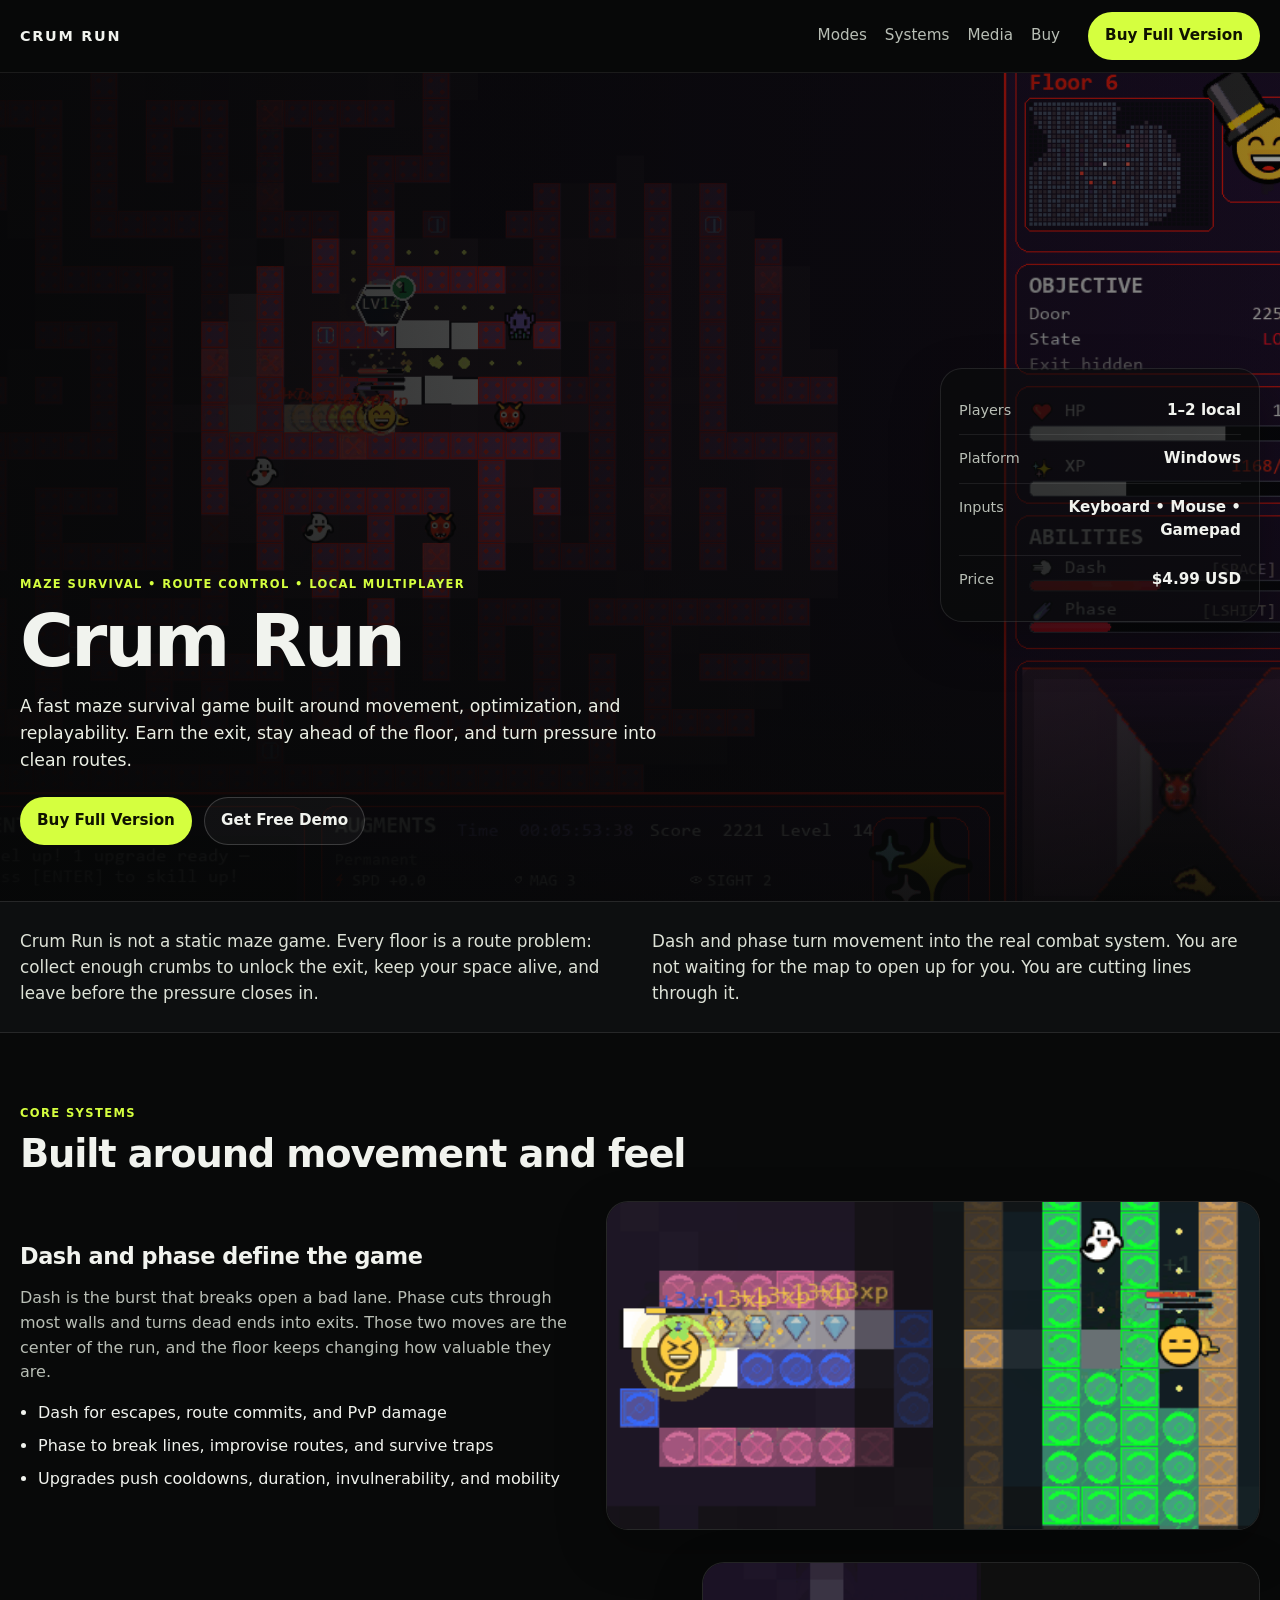
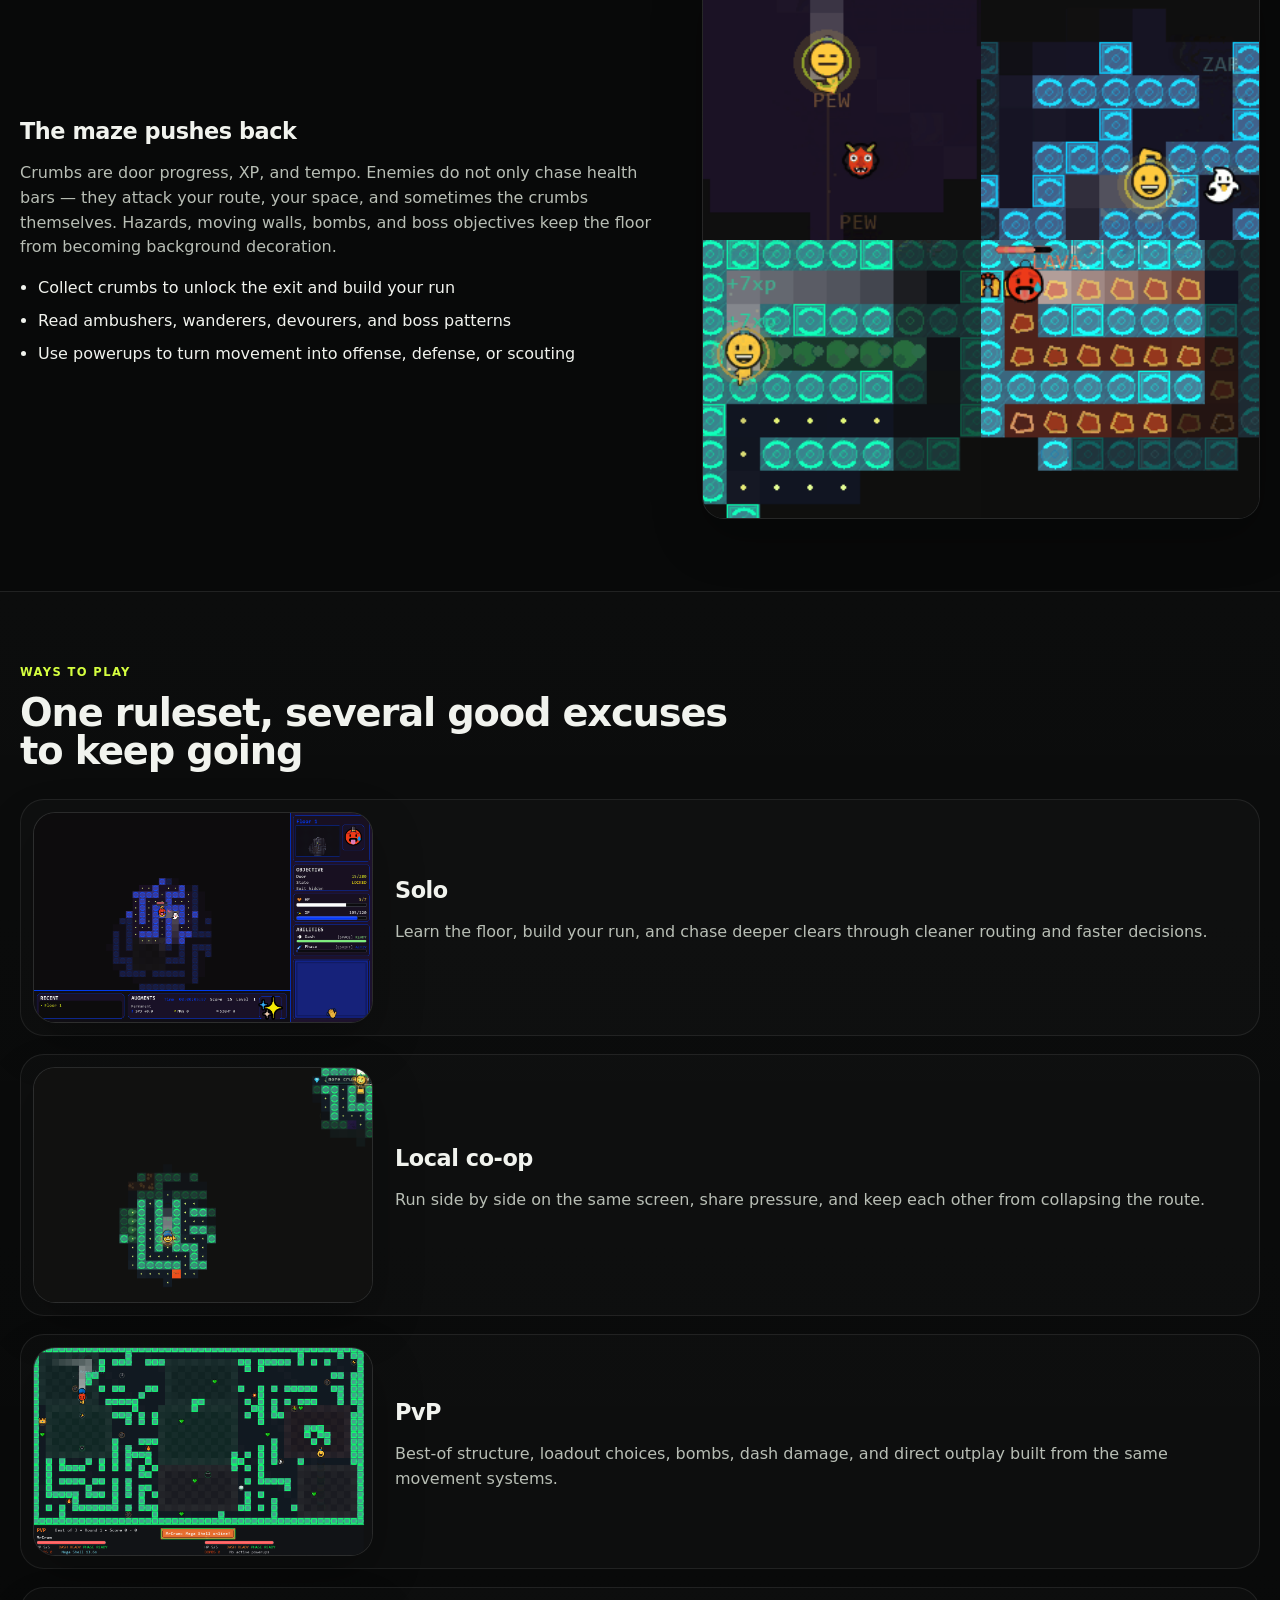
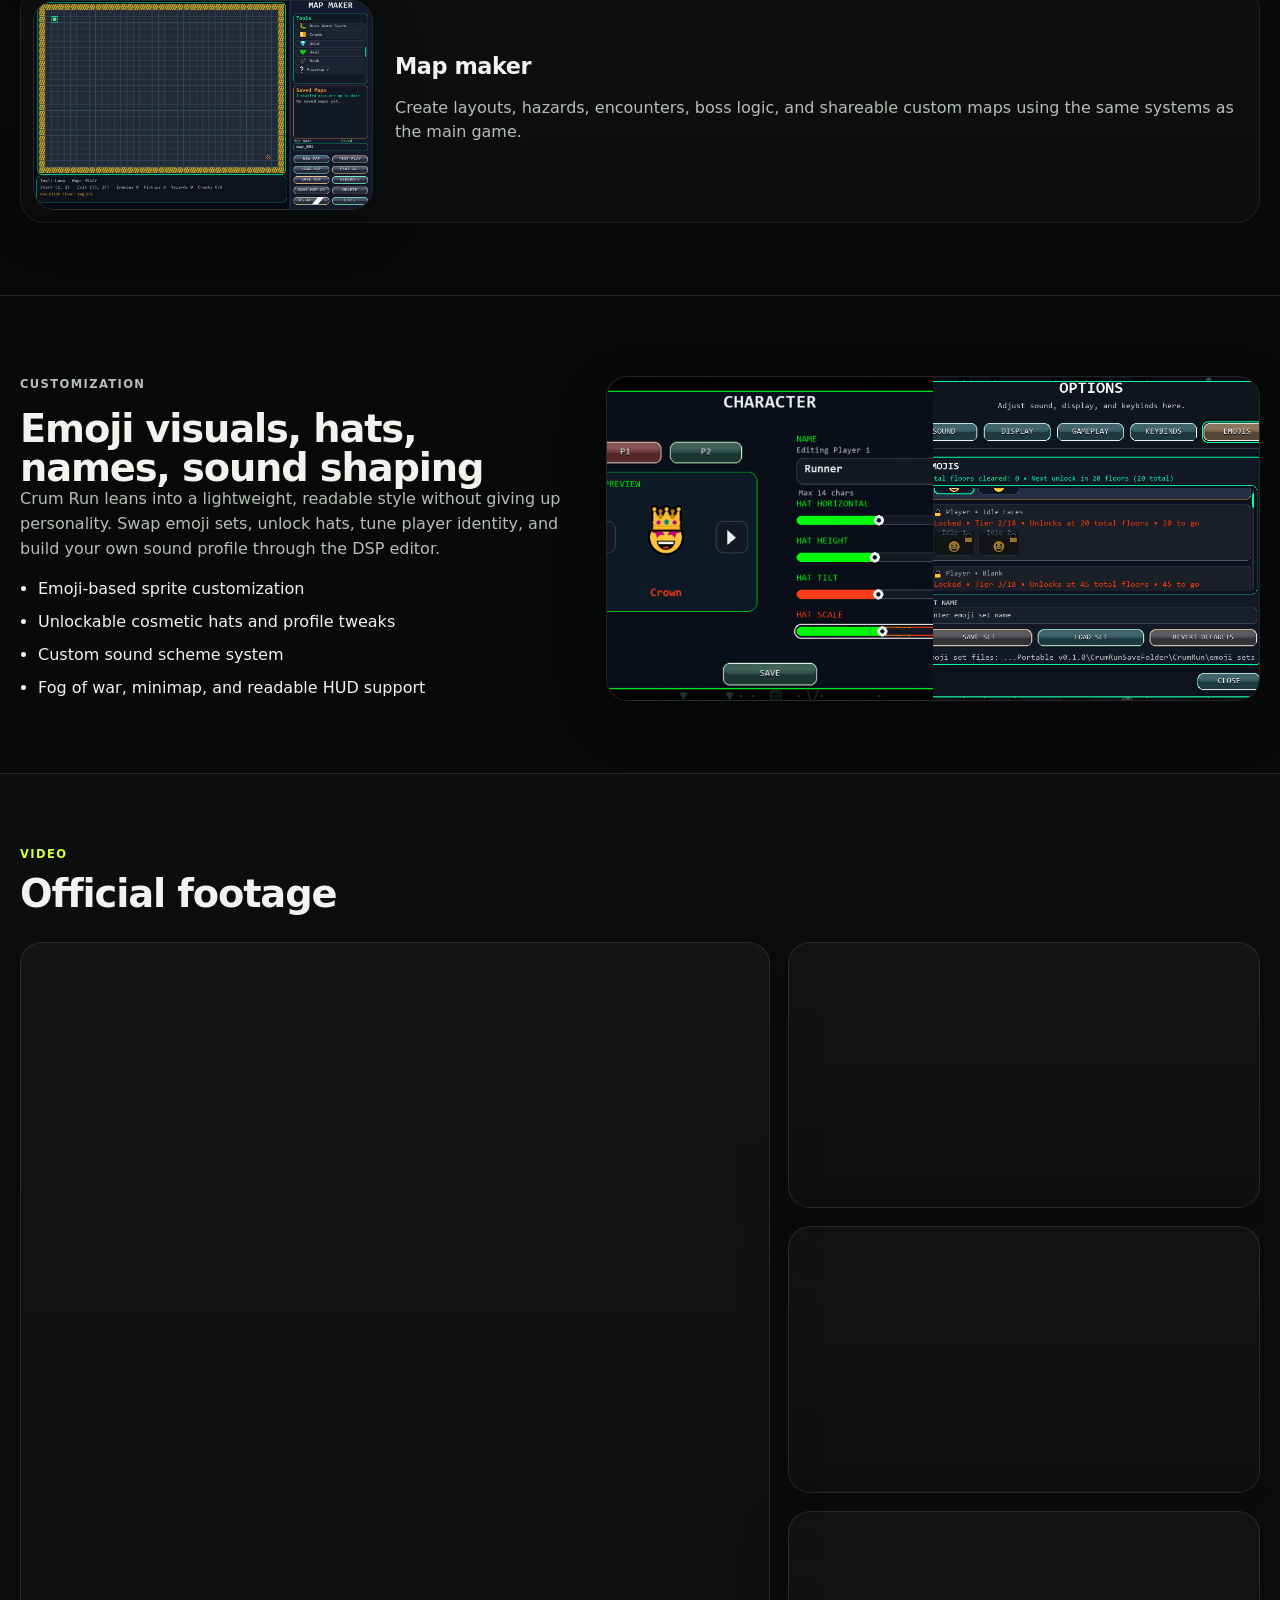
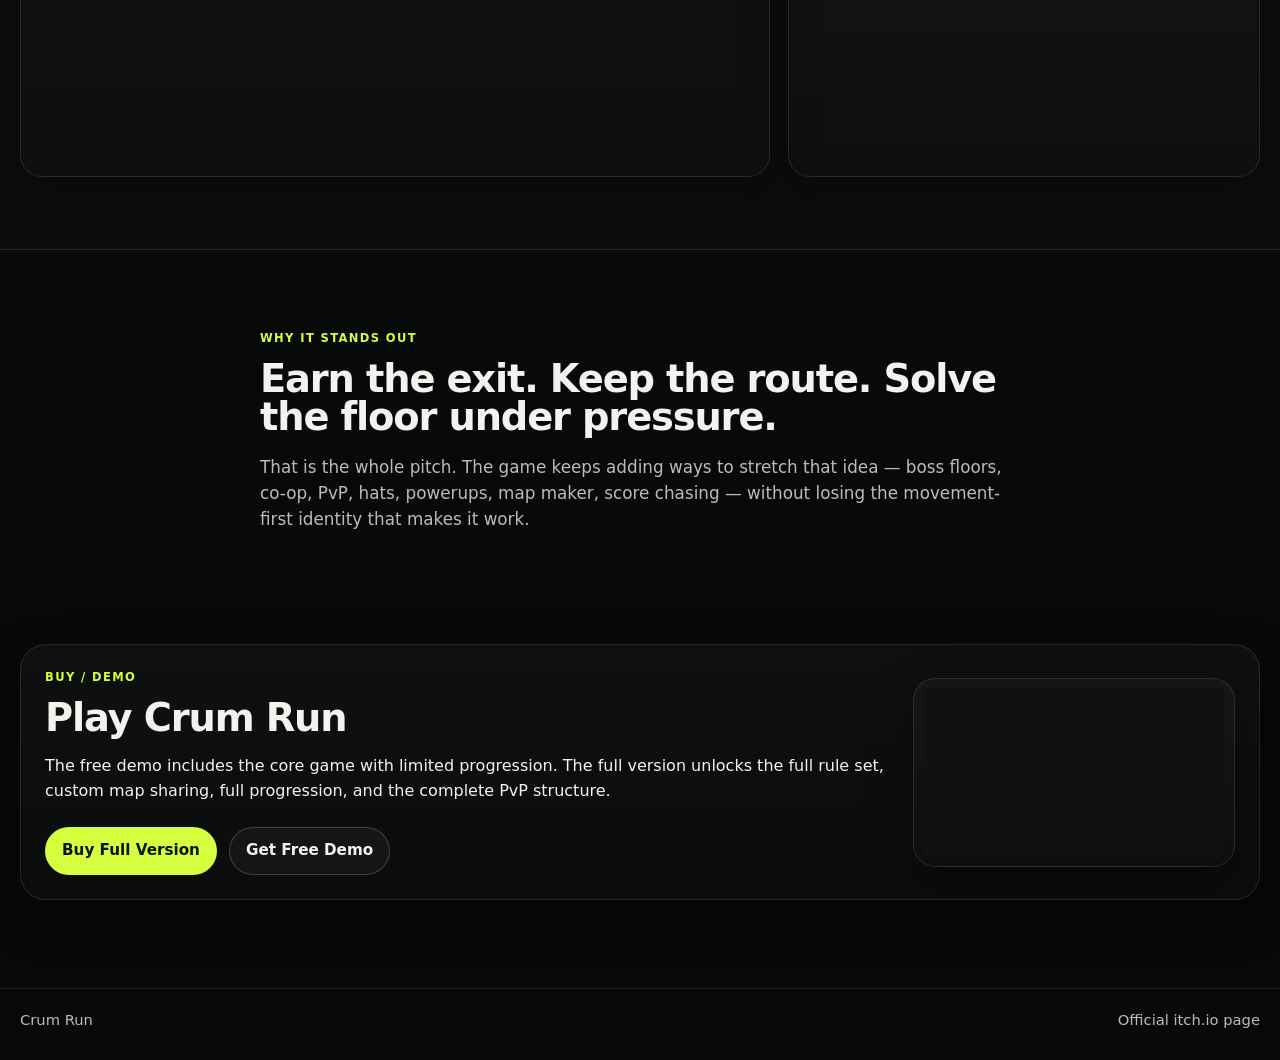
==== commit 29d8dabd: "Update index.html" ====
--- a/index.html
+++ b/index.html
@@ -69,7 +69,7 @@
       <div class="inner">
         <div class="section-head">
           <p class="eyebrow">Core systems</p>
-          <h2>Built around movement, not filler</h2>
+          <h2>Built around movement and feel</h2>
         </div>
 
         <article class="split feature-block reverse">
